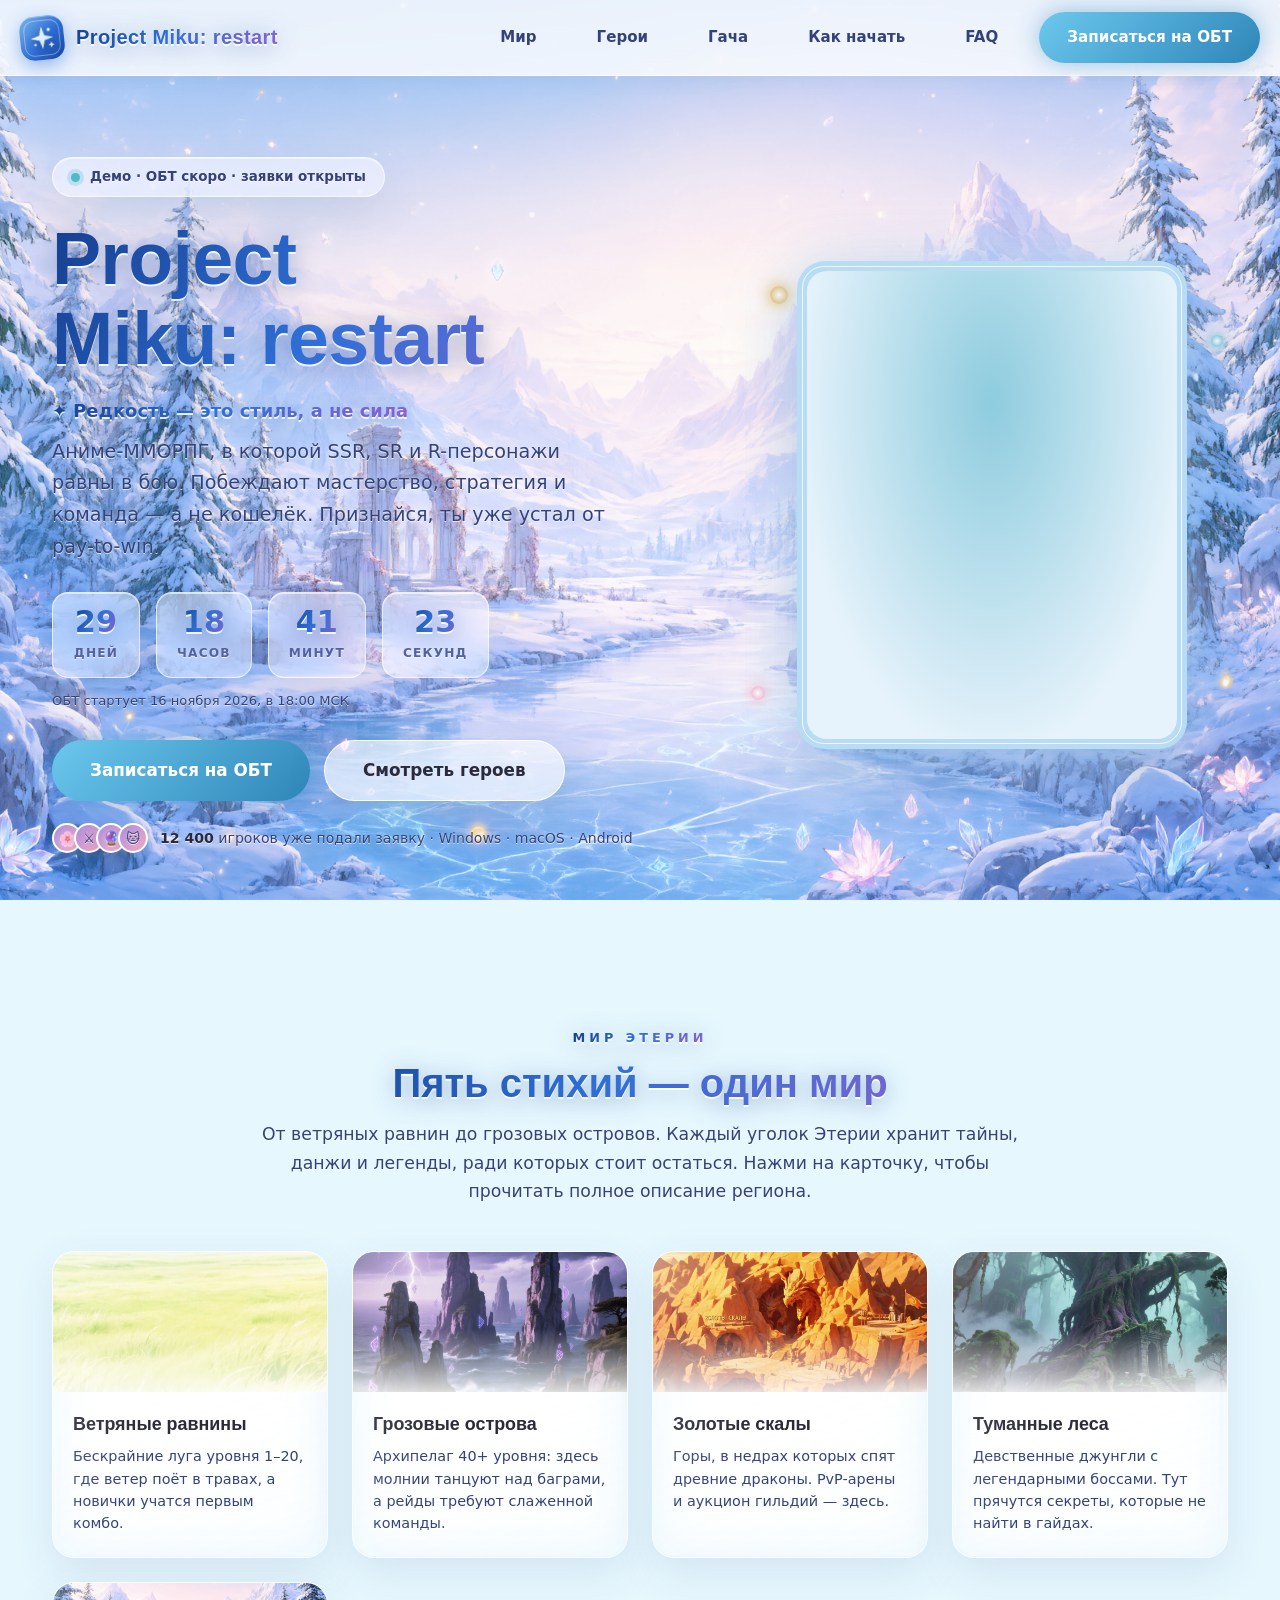
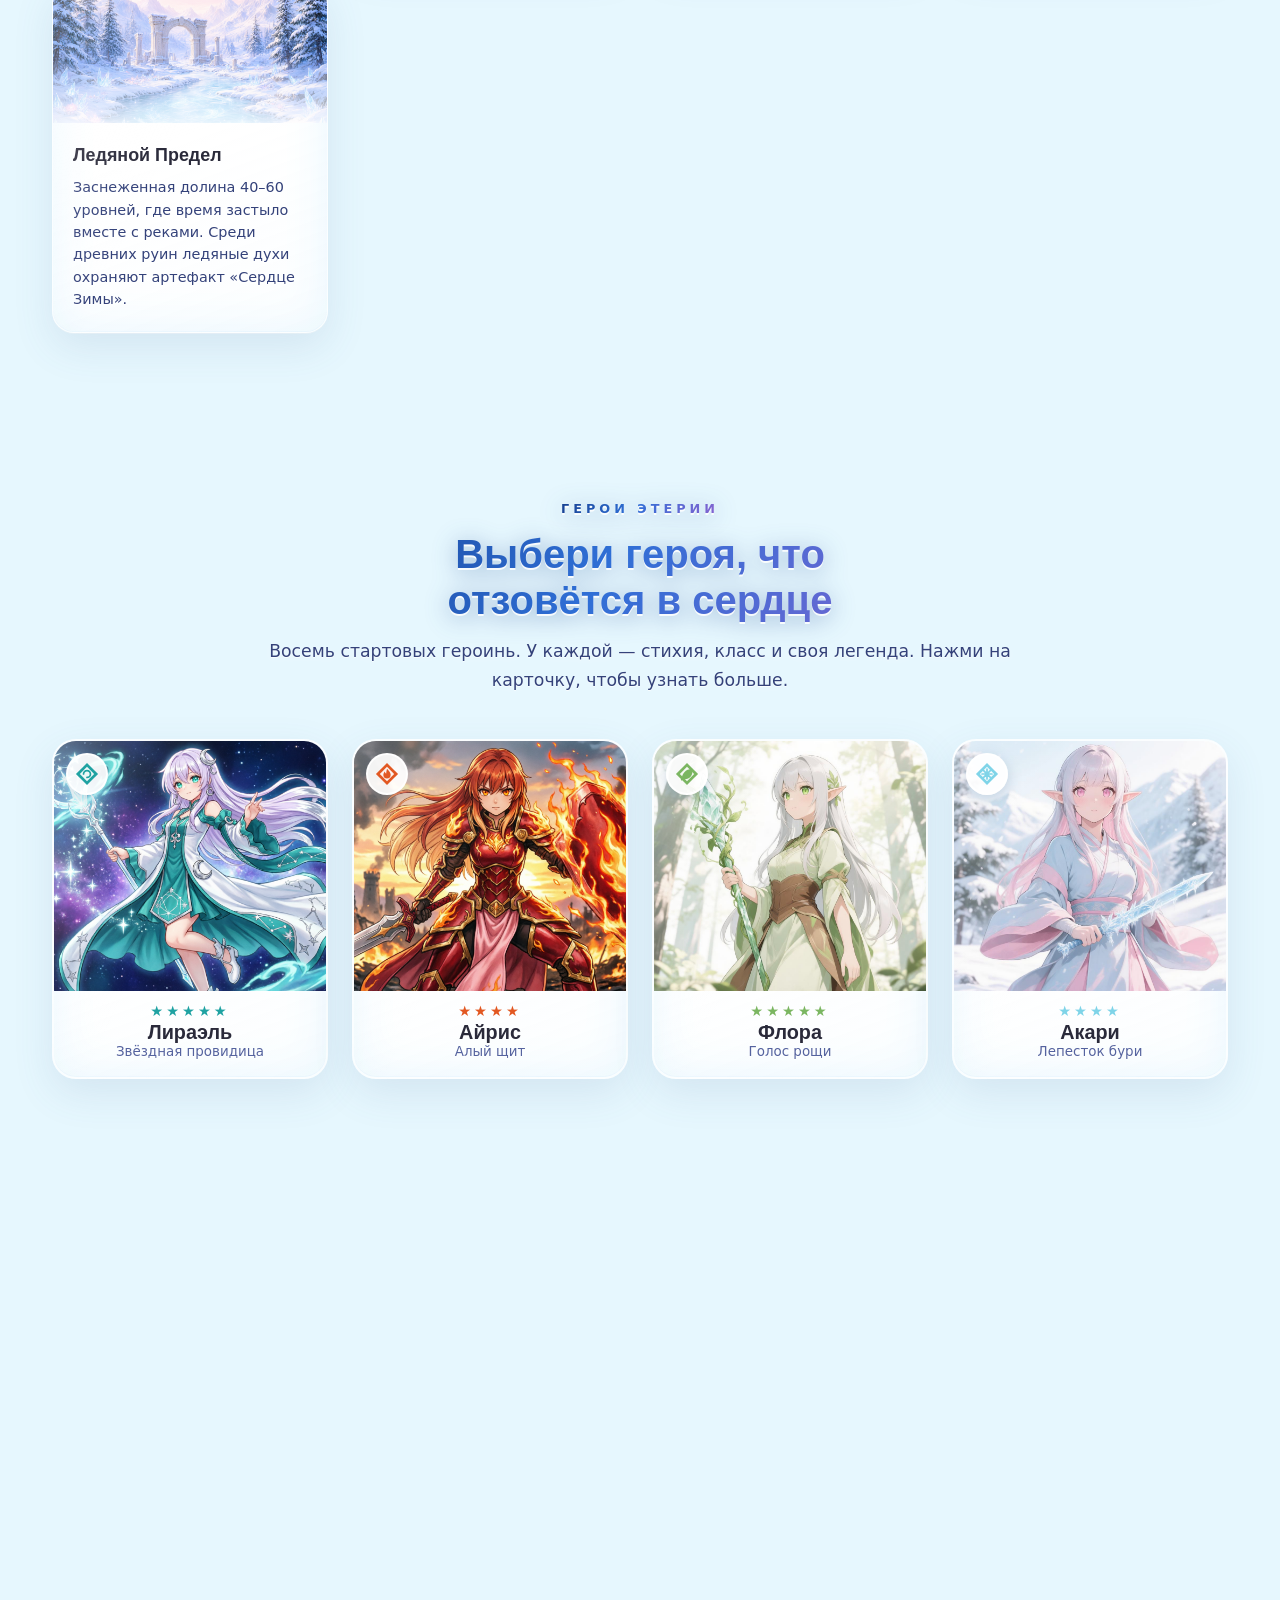
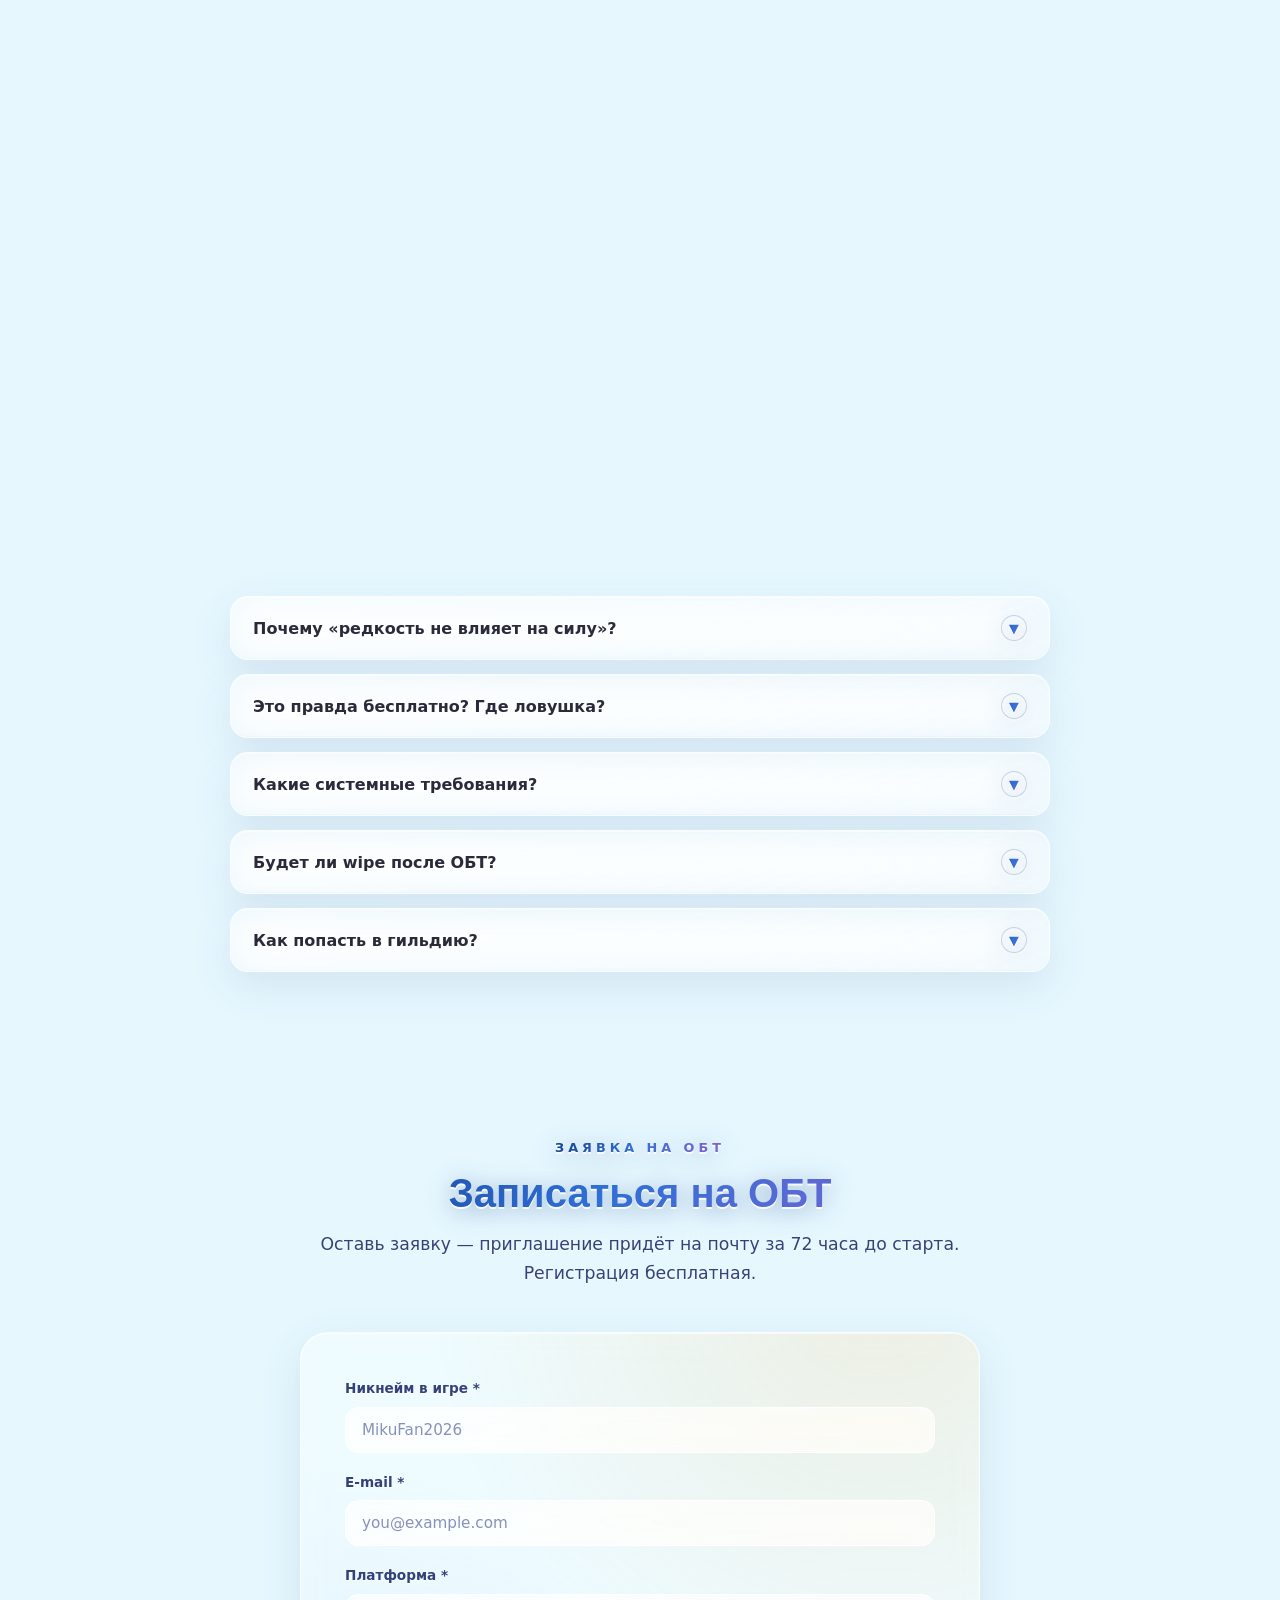
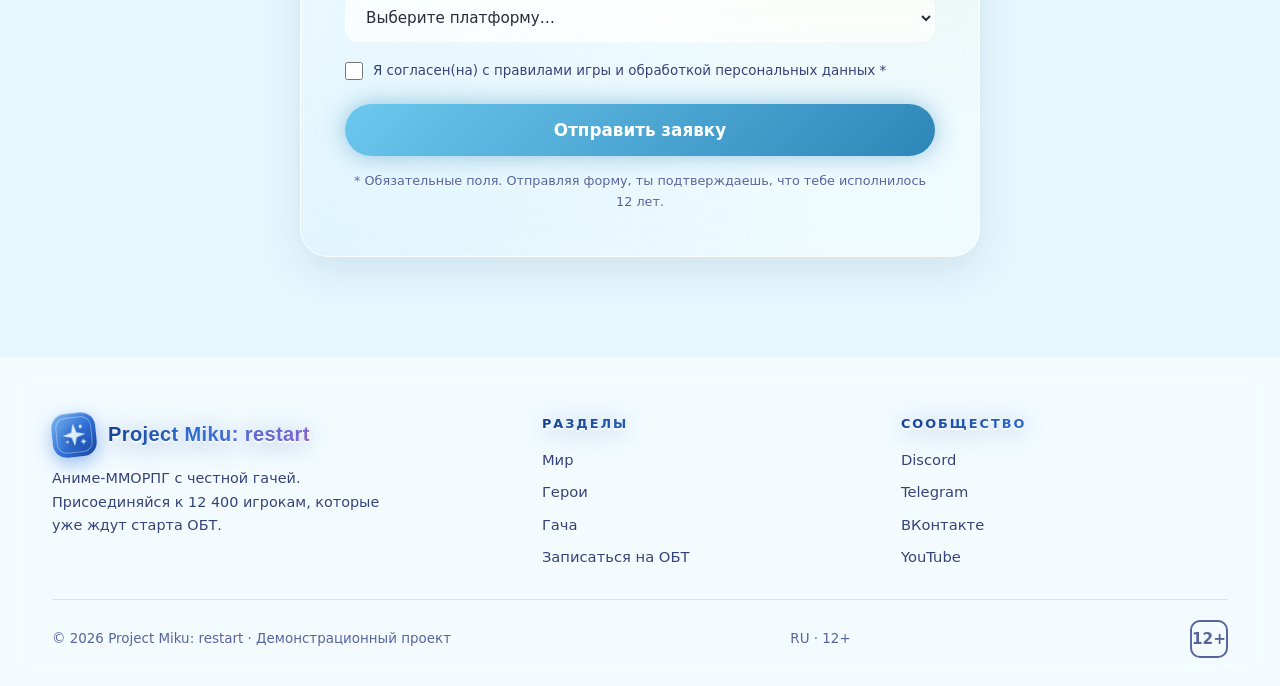
==== index.html @ e6faf579 "Rename Index.html to index.html" ====
<!DOCTYPE html>
<html lang="ru">
<head>
<meta charset="UTF-8">
<meta name="viewport" content="width=device-width, initial-scale=1.0">
<meta name="description" content="Project Miku: restart — аниме-ММОРПГ с честной гачей. Редкость не влияет на силу: SSR, SR и R равны в бою. ОБТ уже скоро, отправляй заявку.">
<meta name="theme-color" content="#8fd0f0">
<meta property="og:type" content="website">
<meta property="og:site_name" content="Project Miku: restart">
<meta property="og:title" content="Project Miku: restart — аниме-ММОРПГ с честной гачей">
<meta property="og:description" content="Аниме-ММОРПГ, где редкость персонажа — это визуальный стиль, а не сила. 12 400 игроков уже подали заявку на ОБТ.">
<meta property="og:locale" content="ru_RU">
<meta name="twitter:card" content="summary">
<meta name="twitter:title" content="Project Miku: restart — аниме-ММОРПГ с честной гачей">
<meta name="twitter:description" content="Редкость не влияет на силу. Заявка на ОБТ открыта.">
<title>Project Miku: restart — аниме-ММОРПГ с честной гачей</title>
<script type="application/ld+json">
{"@context":"https://schema.org","@type":"VideoGame","name":"Project Miku: restart","applicationCategory":"Game","operatingSystem":"Windows, macOS, Android","gamePlatform":"PC, Mobile","genre":"MMORPG","inLanguage":"ru","offers":{"@type":"Offer","price":"0","priceCurrency":"RUB","availability":"https://schema.org/PreOrder"}}
</script>
<style>
  :root {
    --sky-1: #7cc6ea;
    --sky-2: #b8e2f7;
    --sky-3: #e6f7fe;
    --ink: #2a2a3a;
    --ink-muted: #34427a;
    --ink-soft: #55639f;
    --text-soft-glow: drop-shadow(0 1px 0 rgba(255, 255, 255, 0.65)) drop-shadow(0 2px 8px rgba(255, 255, 255, 0.45));
    --glass: rgba(255, 255, 255, 0.62);
    --glass-strong: rgba(255, 255, 255, 0.86);
    --glass-hover: rgba(255, 255, 255, 0.96);
    --line: rgba(255, 255, 255, 0.92);
    --gold: #e0a838;
    --gold-soft: #f4c97a;
    --teal: #4fb8c9;
    --teal-deep: #2e8fa0;
    --pink: #f4a6c0;
    --pink-bold: #e07a9e;
    --purple: #a98ee0;
    --blue: #2f6fd6;
    --blue-soft: #77b0ec;
    --grad-blue: linear-gradient(120deg, #163f8f 0%, #2f6fd6 45%, #8a63d0 100%);
    --text-fx: drop-shadow(0 2px 0 rgba(255, 255, 255, 0.85)) drop-shadow(0 3px 12px rgba(23, 72, 143, 0.38));
    --green: #2e86b8;
    --green-soft: #6cc8ee;
    --radius: 22px;
    --font-display: 'Segoe UI', 'Arial Rounded MT Bold', 'Trebuchet MS', sans-serif;
    --font-body: 'Segoe UI', system-ui, -apple-system, 'Helvetica Neue', Arial, sans-serif;
    --shadow: 0 14px 40px rgba(70, 110, 140, 0.18);
    --glow-gold: 0 0 26px rgba(224, 168, 56, 0.35);
  }

  * { box-sizing: border-box; margin: 0; padding: 0; }

  html { scroll-behavior: smooth; scroll-padding-top: 76px; }

  body {
    font-family: var(--font-body);
    background: var(--sky-3);
    color: var(--ink);
    line-height: 1.65;
    min-height: 100vh;
    overflow-x: hidden;
    -webkit-font-smoothing: antialiased;
  }

  a { color: inherit; text-decoration: none; }
  button { font-family: inherit; cursor: pointer; border: none; background: none; color: inherit; }
  img, svg { max-width: 100%; display: block; }
  input, select { font-family: inherit; }

  :focus-visible {
    outline: 3px solid var(--gold);
    outline-offset: 3px;
    border-radius: 10px;
    box-shadow: 0 0 0 4px rgba(224, 168, 56, 0.25);
  }

  .sr-only {
    position: absolute;
    width: 1px; height: 1px;
    padding: 0; margin: -1px;
    overflow: hidden;
    clip: rect(0 0 0 0);
    white-space: nowrap;
    border: 0;
  }

  .container { width: 100%; max-width: 1240px; margin: 0 auto; padding: 0 clamp(16px, 4vw, 32px); }

  /* ============================================================
     ЛЕТНИЙ ПЕЙЗАЖ: ОТРИСОВАННОЕ PNG-ИЗОБРАЖЕНИЕ
     ============================================================ */
  .bgimg {
    position: fixed;
    inset: 0;
    width: 100%;
    height: 100%;
    object-fit: cover;
    object-position: center top;
    z-index: -1;
    pointer-events: none;
  }

  .flake {
    position: absolute;
    top: -30px;
    width: 9px;
    height: 9px;
    border-radius: 50%;
    background: radial-gradient(circle at 35% 35%, #ffffff 0%, #eaf6ff 60%, #cfe8ff 100%);
    box-shadow: 0 0 6px rgba(255, 255, 255, 0.95), 0 0 12px rgba(190, 225, 255, 0.6);
    filter: blur(0.4px);
    opacity: 0;
    animation: flakeFall linear infinite;
    z-index: 3;
    will-change: transform, opacity;
  }

  @keyframes flakeFall {
    0% { transform: translateY(-6vh) translateX(0) rotate(0deg); opacity: 0; }
    8% { opacity: 0.9; }
    45% { transform: translateY(46vh) translateX(calc(var(--drift, 30px) / 2)) rotate(180deg); }
    88% { opacity: 0.9; }
    100% { transform: translateY(108vh) translateX(var(--drift, 30px)) rotate(360deg); opacity: 0; }
  }

  /* ============================================================
     ШАПКА
     ============================================================ */
  .site-header {
    position: sticky;
    top: 0;
    z-index: 100;
    background: rgba(255, 255, 255, 0.8);
    backdrop-filter: blur(18px);
    -webkit-backdrop-filter: blur(18px);
    border-bottom: 1px solid rgba(255, 255, 255, 0.9);
    box-shadow: 0 2px 18px rgba(90, 140, 175, 0.1);
  }

  .header-inner {
    display: flex;
    align-items: center;
    justify-content: space-between;
    gap: 14px;
    padding: 12px 0;
  }

  .logo {
    display: flex;
    align-items: center;
    gap: 12px;
    font-family: var(--font-display);
    font-weight: 800;
    font-size: clamp(1rem, 2.2vw, 1.25rem);
    letter-spacing: 0.4px;
  }

  .logo-mark {
    width: 44px;
    height: 44px;
    border-radius: 14px;
    background: linear-gradient(135deg, #7ab6ee 0%, #2f6fd6 55%, #1845a0 100%);
    display: grid;
    place-items: center;
    box-shadow: 0 6px 18px rgba(47, 111, 214, 0.45), inset 0 1px 0 rgba(255, 255, 255, 0.35);
    transform: rotate(-6deg);
    animation: logoPulse 3.5s ease-in-out infinite;
    position: relative;
  }

  .logo-mark::after {
    content: "";
    position: absolute;
    inset: 4px;
    border-radius: 10px;
    border: 1px solid rgba(255, 255, 255, 0.35);
    pointer-events: none;
  }

  .logo-svg {
    width: 68%;
    height: 68%;
    filter: drop-shadow(0 3px 6px rgba(10, 30, 90, 0.5));
  }

  @keyframes logoPulse {
    0%, 100% { transform: rotate(-6deg) scale(1); }
    50% { transform: rotate(-6deg) scale(1.06); }
  }

  .logo-text {
    background: var(--grad-blue);
    -webkit-background-clip: text;
    background-clip: text;
    color: transparent;
    filter: var(--text-fx);
  }

  .main-nav { display: flex; gap: clamp(8px, 2vw, 22px); align-items: center; }

  .nav-link {
    font-size: clamp(0.84rem, 1.3vw, 0.94rem);
    font-weight: 700;
    color: var(--ink-muted);
    padding: 9px 18px;
    border-radius: 999px;
    position: relative;
    white-space: nowrap;
    border: 1px solid transparent;
    overflow: hidden;
    transition: color 0.3s, background 0.3s, border-color 0.3s, box-shadow 0.35s, transform 0.25s cubic-bezier(0.4, 0, 0.2, 1);
  }

  .nav-link::before {
    content: "";
    position: absolute;
    inset: 0;
    border-radius: inherit;
    background: linear-gradient(120deg, transparent 30%, rgba(255, 255, 255, 0.45) 50%, transparent 70%);
    background-size: 220% 100%;
    background-position: 130% 0;
    opacity: 0;
    transition: opacity 0.25s;
    pointer-events: none;
  }

  .nav-link:hover, .nav-link:focus-visible {
    color: #ffffff;
    background: linear-gradient(135deg, #2f6fd6 0%, #8a63d0 100%);
    border-color: rgba(255, 255, 255, 0.35);
    box-shadow: 0 8px 22px rgba(47, 111, 214, 0.45), inset 0 1px 0 rgba(255, 255, 255, 0.35);
    transform: translateY(-2px);
  }

  .nav-link:hover::before, .nav-link:focus-visible::before {
    opacity: 1;
    animation: navShine 0.9s ease forwards;
  }

  @keyframes navShine {
    from { background-position: 130% 0; }
    to { background-position: -60% 0; }
  }

  .burger {
    display: none;
    width: 44px;
    height: 44px;
    border-radius: 12px;
    border: 1px solid rgba(120, 160, 190, 0.35);
    background: rgba(255, 255, 255, 0.7);
    place-items: center;
    transition: background 0.3s;
  }

  .burger:hover { background: #fff; }

  .burger span {
    display: block;
    width: 20px;
    height: 2px;
    border-radius: 2px;
    background: var(--ink);
    position: relative;
    transition: background 0.2s;
  }

  .burger span::before, .burger span::after {
    content: "";
    position: absolute;
    left: 0;
    width: 20px;
    height: 2px;
    border-radius: 2px;
    background: var(--ink);
    transition: transform 0.3s;
  }

  .burger span::before { top: -6px; }
  .burger span::after { top: 6px; }

  .burger.is-open span { background: transparent; }
  .burger.is-open span::before { transform: rotate(45deg) translate(4px, 4px); }
  .burger.is-open span::after { transform: rotate(-45deg) translate(4px, -4px); }

  .mobile-menu {
    position: fixed;
    inset: 0;
    z-index: 90;
    background: rgba(232, 245, 253, 0.97);
    backdrop-filter: blur(10px);
    -webkit-backdrop-filter: blur(10px);
    display: grid;
    place-items: center;
    opacity: 0;
    pointer-events: none;
    transition: opacity 0.3s;
  }

  .mobile-menu.is-open { opacity: 1; pointer-events: auto; }

  .mobile-menu nav { display: flex; flex-direction: column; gap: 8px; text-align: center; }

  .mobile-menu .nav-link {
    font-family: var(--font-display);
    font-size: 1.5rem;
    padding: 12px 24px;
    color: var(--ink);
  }

  .mobile-menu .btn { margin: 16px auto 0; }

  /* ============================================================
     КНОПКИ
     ============================================================ */
  .btn {
    display: inline-flex;
    align-items: center;
    justify-content: center;
    gap: 8px;
    padding: 13px 28px;
    border-radius: 999px;
    font-weight: 700;
    font-size: 0.95rem;
    transition: transform 0.25s cubic-bezier(0.4, 0, 0.2, 1), box-shadow 0.25s, background 0.25s, filter 0.25s;
    white-space: nowrap;
  }

  .btn:active { transform: scale(0.98); }

  .btn-gold {
    background: linear-gradient(135deg, var(--green-soft), var(--green));
    color: #ffffff;
    box-shadow: 0 0 24px rgba(46, 134, 184, 0.45);
  }

  .btn-gold:hover, .btn-gold:focus-visible {
    transform: translateY(-2px);
    box-shadow: 0 0 40px rgba(46, 134, 184, 0.6);
  }

  .btn-teal {
    background: linear-gradient(135deg, var(--green-soft), var(--green));
    color: #ffffff;
    box-shadow: 0 0 22px rgba(46, 134, 184, 0.4);
  }

  .btn-teal:hover, .btn-teal:focus-visible { transform: translateY(-2px); }

  .btn-ghost {
    background: var(--glass);
    color: var(--ink);
    border: 1px solid var(--line);
    box-shadow: var(--shadow);
  }

  .btn-ghost:hover, .btn-ghost:focus-visible {
    background: var(--glass-strong);
    transform: translateY(-2px);
  }

  .btn-lg { padding: 16px 38px; font-size: 1.05rem; }

  /* ============================================================
     HERO
     ============================================================ */
  .hero {
    position: relative;
    padding: clamp(50px, 9vh, 110px) 0 clamp(60px, 10vh, 120px);
  }

  .hero-grid {
    position: relative;
    z-index: 2;
    display: grid;
    grid-template-columns: 1.15fr 0.85fr;
    gap: clamp(28px, 5vw, 64px);
    align-items: center;
  }

  .hero-badge {
    display: inline-flex;
    align-items: center;
    gap: 10px;
    padding: 8px 18px;
    background: var(--glass-strong);
    border: 1px solid var(--line);
    border-radius: 999px;
    font-size: 0.84rem;
    font-weight: 600;
    color: var(--ink-muted);
    box-shadow: var(--shadow);
    margin-bottom: 22px;
  }

  .hero-badge .dot {
    width: 9px;
    height: 9px;
    border-radius: 50%;
    background: var(--teal);
    box-shadow: 0 0 0 4px rgba(79, 184, 201, 0.25);
    animation: dotPulse 2s ease-in-out infinite;
  }

  @keyframes dotPulse {
    0%, 100% { box-shadow: 0 0 0 4px rgba(79, 184, 201, 0.25); }
    50% { box-shadow: 0 0 0 9px rgba(79, 184, 201, 0.08); }
  }

  .hero-title {
    font-family: var(--font-display);
    font-weight: 900;
    font-size: clamp(2.4rem, 6.4vw, 4.6rem);
    line-height: 1.08;
    letter-spacing: -0.01em;
    margin-bottom: 18px;
    text-wrap: balance;
    background: var(--grad-blue);
    -webkit-background-clip: text;
    background-clip: text;
    color: transparent;
    filter: var(--text-fx);
  }

  .hero-usp {
    display: inline-flex;
    align-items: center;
    gap: 10px;
    font-size: 1.12rem;
    font-weight: 800;
    background: var(--grad-blue);
    -webkit-background-clip: text;
    background-clip: text;
    color: transparent;
    filter: var(--text-fx);
    margin-bottom: 10px;
  }

  .hero-subtitle {
    font-size: clamp(1rem, 1.9vw, 1.2rem);
    color: var(--ink-muted);
    max-width: 560px;
    margin-bottom: 30px;
  }

  .countdown {
    display: flex;
    gap: clamp(8px, 1.6vw, 16px);
    margin-bottom: 12px;
    flex-wrap: wrap;
  }

  .countdown-item {
    background: var(--glass-strong);
    border: 1px solid var(--line);
    border-radius: 16px;
    padding: clamp(8px, 1.6vw, 14px) clamp(12px, 2.4vw, 20px);
    min-width: clamp(62px, 12vw, 88px);
    text-align: center;
    box-shadow: var(--shadow);
  }

  .countdown-value {
    font-size: clamp(1.3rem, 3vw, 1.9rem);
    font-weight: 800;
    line-height: 1;
    font-variant-numeric: tabular-nums;
    font-feature-settings: "tnum";
    background: var(--grad-blue);
    -webkit-background-clip: text;
    background-clip: text;
    color: transparent;
    filter: var(--text-fx);
  }

  .countdown-label {
    font-size: clamp(0.62rem, 1vw, 0.76rem);
    color: var(--ink-soft);
    margin-top: 5px;
    text-transform: uppercase;
    letter-spacing: 1.2px;
    font-weight: 700;
  }

  .countdown-note { font-size: 0.82rem; color: var(--ink-soft); margin: 8px 0 28px; }

  .hero-cta { display: flex; gap: 14px; flex-wrap: wrap; margin-bottom: 22px; }

  .social-proof {
    display: flex;
    align-items: center;
    gap: 12px;
    font-size: 0.88rem;
    color: var(--ink-soft);
  }

  .social-proof .avatars { display: flex; }

  .social-proof .avatars span {
    width: 30px;
    height: 30px;
    border-radius: 50%;
    border: 2px solid #fff;
    display: grid;
    place-items: center;
    font-size: 0.85rem;
    margin-left: -8px;
    background: linear-gradient(135deg, var(--purple), var(--pink));
    box-shadow: 0 4px 10px rgba(90, 130, 165, 0.25);
  }

  .social-proof .avatars span:first-child { margin-left: 0; }
  .social-proof strong { color: var(--ink); }

  /* Арт в hero */
  .hero-art { position: relative; display: flex; justify-content: center; align-items: center; }

  .art-frame {
    position: relative;
    width: min(390px, 86vw);
    aspect-ratio: 4 / 5;
    border-radius: 28px;
    padding: 10px;
    background: #b9dcf5;
    box-shadow: 0 28px 70px rgba(120, 165, 205, 0.4), 0 0 50px rgba(185, 220, 245, 0.55);
    animation: floaty 6s ease-in-out infinite;
  }

  .art-frame::after {
    content: "";
    position: absolute;
    inset: 5px;
    border: 1px solid rgba(255, 255, 255, 0.8);
    border-radius: 22px;
    pointer-events: none;
  }

  .art-inner {
    width: 100%;
    height: 100%;
    border-radius: 20px;
    overflow: hidden;
    background: radial-gradient(ellipse at 50% 28%, rgba(31, 162, 162, 0.28), rgba(255, 255, 255, 0.65) 75%);
    position: relative;
  }

  .art-inner svg, .art-inner img, .art-inner video { width: 100%; height: 100%; object-fit: cover; display: block; }

  @keyframes floaty {
    0%, 100% { transform: translateY(0) rotate(-1deg); }
    50% { transform: translateY(-14px) rotate(1deg); }
  }

  .orb {
    position: absolute;
    border-radius: 50%;
    filter: blur(0.5px);
    animation: orbFloat 5s ease-in-out infinite;
  }

  .orb.o1 { width: 18px; height: 18px; top: 5%; left: 3%; background: radial-gradient(circle, #fff, var(--gold)); box-shadow: 0 0 16px var(--gold); }
  .orb.o2 { width: 12px; height: 12px; top: 15%; right: 1%; background: radial-gradient(circle, #fff, var(--teal)); box-shadow: 0 0 12px var(--teal); animation-delay: 1.2s; }
  .orb.o3 { width: 14px; height: 14px; bottom: 10%; left: -1%; background: radial-gradient(circle, #fff, var(--pink)); box-shadow: 0 0 14px var(--pink); animation-delay: 2.4s; }

  @keyframes orbFloat {
    0%, 100% { transform: translateY(0); }
    50% { transform: translateY(-10px); }
  }

  /* ============================================================
     СЕКЦИИ
     ============================================================ */
  section { padding: clamp(56px, 9vh, 96px) 0; position: relative; }

  .section-head { text-align: center; max-width: 760px; margin: 0 auto clamp(30px, 5vh, 48px); }

  .kicker {
    display: inline-block;
    font-size: 0.8rem;
    font-weight: 800;
    background: var(--grad-blue);
    -webkit-background-clip: text;
    background-clip: text;
    color: transparent;
    filter: var(--text-fx);
    letter-spacing: 4px;
    text-transform: uppercase;
    margin-bottom: 12px;
  }

  .section-title {
    font-family: var(--font-display);
    font-size: clamp(1.7rem, 4vw, 2.5rem);
    font-weight: 900;
    line-height: 1.15;
    margin-bottom: 14px;
    background: var(--grad-blue);
    -webkit-background-clip: text;
    background-clip: text;
    color: transparent;
    filter: var(--text-fx);
    text-wrap: balance;
  }

  .section-lead { font-size: clamp(0.95rem, 1.6vw, 1.08rem); color: var(--ink-muted); }

  /* Мелкий текст «повеселее»: холодный сине-фиолетовый + белое свечение на зимнем фоне */
  .hero-subtitle, .hero-badge, .hero-usp-note, .countdown-note, .countdown-label,
  .social-proof, .section-lead, .region-desc, .char-title, .step-text,
  .comm-label, .pity-chip, .usp-highlight p, .faq-a, .check, .form-note,
  .modal-lore, .footer-brand p, .footer-link, .footer-bottom, .rate-head,
  .field label, .mobile-menu .nav-link {
    color: var(--ink-muted);
    text-shadow: 0 1px 0 rgba(255, 255, 255, 0.7), 0 2px 10px rgba(255, 255, 255, 0.4);
  }

  .countdown-label, .char-title, .form-note, .footer-bottom, .pity-chip {
    color: var(--ink-soft);
  }

  .pity-chip b, .check input, .field input, .field select {
    text-shadow: none;
  }

  /* Морозное стекло: общий стиль полупрозрачных панелей */
  .hero-badge, .countdown-item, .social-btn, .pity-chip {
    background: rgba(255, 255, 255, 0.45);
    backdrop-filter: blur(16px) saturate(1.35);
    -webkit-backdrop-filter: blur(16px) saturate(1.35);
    border-color: rgba(255, 255, 255, 0.65);
    box-shadow: 0 14px 40px rgba(70, 110, 150, 0.14), inset 0 1px 0 rgba(255, 255, 255, 0.6);
  }

  .glass-panel {
    background: var(--glass-strong);
    border: 1px solid var(--line);
    border-radius: var(--radius);
    box-shadow: var(--shadow);
  }

  .reveal { opacity: 0; transform: translateY(26px); transition: opacity 0.7s ease, transform 0.7s ease; }
  .reveal.in { opacity: 1; transform: translateY(0); }

  /* ============================================================
     МИР / РЕГИОНЫ
     ============================================================ */
  .regions-grid {
    display: grid;
    grid-template-columns: repeat(auto-fit, minmax(240px, 1fr));
    gap: clamp(16px, 2vw, 24px);
  }

  .region-card {
    border-radius: var(--radius);
    overflow: hidden;
    background: var(--glass-strong);
    border: 1px solid var(--line);
    box-shadow: var(--shadow);
    cursor: pointer;
    transition: transform 0.35s, border-color 0.35s, box-shadow 0.35s;
  }

  .region-card:hover, .region-card:focus-visible {
    transform: translateY(-6px);
    border-color: rgba(224, 168, 56, 0.6);
    box-shadow: 0 20px 48px rgba(70, 110, 150, 0.25);
  }

  .region-art {
    height: 140px;
    position: relative;
    overflow: hidden;
  }

  .region-art svg.land, .region-art img { position: absolute; inset: 0; width: 100%; height: 100%; object-fit: cover; display: block; }

  .region-art::after {
    content: "";
    position: absolute;
    inset: 0;
    background: linear-gradient(180deg, transparent 55%, rgba(255, 255, 255, 0.85) 100%);
  }

  .region-info { padding: 18px 20px 22px; position: relative; }

  .region-name {
    font-family: var(--font-display);
    font-size: 1.12rem;
    font-weight: 800;
    color: var(--ink);
    margin-bottom: 6px;
  }

  .region-desc { font-size: 0.9rem; color: var(--ink-muted); line-height: 1.55; }

  /* ============================================================
     ПЕРСОНАЖИ
     ============================================================ */
  .characters-grid {
    display: grid;
    grid-template-columns: repeat(auto-fill, minmax(232px, 1fr));
    gap: clamp(16px, 2vw, 24px);
  }

  .char-card {
    position: relative;
    background: var(--glass-strong);
    border: 2px solid var(--line);
    border-radius: 24px;
    overflow: hidden;
    text-align: center;
    cursor: pointer;
    box-shadow: var(--shadow);
    transition: transform 0.35s cubic-bezier(0.4, 0, 0.2, 1), box-shadow 0.35s, border-color 0.35s;
  }

  .char-card { border-color: var(--accent, rgba(224, 168, 56, 0.8)); }

  .char-card:hover, .char-card:focus-visible {
    transform: perspective(800px) rotateX(2deg) translateY(-6px);
  }

  .char-card:hover, .char-card:focus-visible { box-shadow: 0 22px 50px rgba(70, 110, 150, 0.25), 0 0 38px color-mix(in srgb, var(--accent, #e0a838) 35%, transparent); }

  .el-badge {
    position: absolute;
    top: 12px;
    left: 12px;
    z-index: 3;
    width: 42px;
    height: 42px;
    border-radius: 50%;
    background: rgba(255, 255, 255, 0.92);
    border: 2px solid var(--line);
    display: grid;
    place-items: center;
    box-shadow: 0 4px 14px rgba(90, 130, 165, 0.3);
  }

  .el-icon { width: 26px; height: 26px; }

  .char-art-wrap {
    position: relative;
    height: 250px;
    overflow: hidden;
    background:
      radial-gradient(ellipse at 50% 32%, rgba(255, 255, 255, 0.65) 0%, rgba(255, 255, 255, 0) 62%),
      linear-gradient(180deg, rgba(255, 255, 255, 0.3) 0%, rgba(255, 255, 255, 0) 55%, rgba(255, 255, 255, 0.75) 100%);
  }

  .char-art, .char-img { width: 100%; height: 100%; object-fit: cover; display: block; }

  .char-stars {
    color: var(--accent, var(--gold));
    letter-spacing: 3px;
    font-size: 0.9rem;
    margin-top: 12px;
  }

  .rarity-4 .char-stars { color: var(--accent, var(--purple)); }

  .char-name {
    font-family: var(--font-display);
    font-size: 1.24rem;
    font-weight: 800;
    color: var(--ink);
    margin-top: 2px;
  }

  .char-title {
    font-size: 0.84rem;
    color: var(--ink-soft);
    margin: 0 0 18px;
    padding: 0 14px;
  }

  /* ============================================================
     ГАЧА / ШАНСЫ
     ============================================================ */
  .gacha-grid {
    display: grid;
    grid-template-columns: 1fr 1fr;
    gap: clamp(24px, 4vw, 48px);
    align-items: center;
  }

  .wish-visual { position: relative; display: grid; place-items: center; min-height: 340px; }

  .wish-cloud {
    position: relative;
    width: 300px;
    filter: drop-shadow(0 16px 28px rgba(70, 120, 165, 0.35)) drop-shadow(0 0 26px rgba(120, 200, 240, 0.55));
    animation: cloudFloat 6s ease-in-out infinite;
  }

  @keyframes cloudFloat {
    0%, 100% { transform: translateY(0) translateX(0) rotate(-1.5deg); }
    50% { transform: translateY(-16px) translateX(8px) rotate(1.5deg); }
  }

  .wish-glow {
    position: absolute;
    width: 290px;
    height: 290px;
    border-radius: 50%;
    background: radial-gradient(circle, rgba(119, 176, 236, 0.35) 0%, rgba(47, 111, 214, 0.12) 50%, transparent 72%);
    animation: pulseGlow 3.5s ease-in-out infinite;
  }

  @keyframes pulseGlow {
    0%, 100% { transform: scale(0.95); opacity: 0.8; }
    50% { transform: scale(1.1); opacity: 1; }
  }

  .rate-block { margin-bottom: 22px; }

  .rate-row { margin-bottom: 16px; }

  .rate-head {
    display: flex;
    justify-content: space-between;
    align-items: center;
    font-size: 0.92rem;
    font-weight: 700;
    margin-bottom: 7px;
    color: var(--ink);
  }

  .rate-head .val { color: var(--ink); }

  .rate-bar {
    height: 14px;
    border-radius: 999px;
    background: rgba(120, 160, 190, 0.15);
    border: 1px solid rgba(120, 160, 190, 0.3);
    overflow: hidden;
  }

  .rate-bar i {
    display: block;
    height: 100%;
    border-radius: 999px;
    transform-origin: left;
    animation: fillBar 1.4s cubic-bezier(0.3, 0.7, 0.3, 1) both;
  }

  .rate-ssr i { background: linear-gradient(90deg, var(--gold-soft), var(--gold)); }
  .rate-sr i { background: linear-gradient(90deg, #c9b4f0, var(--purple)); }
  .rate-r i { background: linear-gradient(90deg, #9ac4d8, #5f8499); }

  @keyframes fillBar { from { transform: scaleX(0); } to { transform: scaleX(1); } }

  .pity-chips { display: flex; flex-wrap: wrap; gap: 10px; margin-top: 8px; }

  .pity-chip {
    padding: 7px 14px;
    border-radius: 999px;
    font-size: 0.82rem;
    font-weight: 700;
    border: 1px solid rgba(120, 160, 190, 0.35);
    background: var(--glass);
    color: var(--ink-muted);
  }

  .pity-chip b { background: var(--grad-blue); -webkit-background-clip: text; background-clip: text; color: transparent; filter: var(--text-fx); }

  .usp-highlight {
    margin-top: 24px;
    padding: 18px 22px;
    border-radius: 18px;
    border: 1px solid rgba(224, 168, 56, 0.4);
    background: linear-gradient(135deg, rgba(224, 168, 56, 0.12), rgba(79, 184, 201, 0.1));
  }

  .usp-highlight strong { background: var(--grad-blue); -webkit-background-clip: text; background-clip: text; color: transparent; filter: var(--text-fx); display: block; margin-bottom: 4px; }
  .usp-highlight p { color: var(--ink-muted); font-size: 0.92rem; }

  /* ============================================================
     КАК ИГРАТЬ
     ============================================================ */
  .steps-grid {
    display: grid;
    grid-template-columns: repeat(auto-fit, minmax(240px, 1fr));
    gap: clamp(16px, 2vw, 24px);
    counter-reset: step;
  }

  .step-card {
    position: relative;
    padding: 36px 26px 38px;
    text-align: center;
    background:
      radial-gradient(ellipse at 50% -24%, rgba(168, 216, 245, 0.28), transparent 62%),
      radial-gradient(ellipse at 8% 108%, rgba(200, 226, 250, 0.18), transparent 52%),
      rgba(255, 255, 255, 0.45);
    backdrop-filter: blur(16px) saturate(1.35);
    -webkit-backdrop-filter: blur(16px) saturate(1.35);
    border: 1px solid rgba(255, 255, 255, 0.65);
    border-radius: var(--radius);
    box-shadow: 0 14px 40px rgba(70, 110, 150, 0.14), inset 0 1px 0 rgba(255, 255, 255, 0.6);
    transition: transform 0.35s, box-shadow 0.35s, background 0.35s;
  }

  .step-card:hover {
    transform: translateY(-6px);
    background:
      radial-gradient(ellipse at 50% -24%, rgba(168, 216, 245, 0.4), transparent 62%),
      radial-gradient(ellipse at 8% 108%, rgba(200, 226, 250, 0.24), transparent 52%),
      rgba(255, 255, 255, 0.6);
    box-shadow: 0 22px 48px rgba(70, 110, 150, 0.22), 0 0 30px rgba(160, 210, 245, 0.35);
  }

  .step-card::before {
    counter-increment: step;
    content: counter(step);
    position: absolute;
    top: -18px;
    left: 50%;
    transform: translateX(-50%);
    width: 40px;
    height: 40px;
    border-radius: 50%;
    background: linear-gradient(135deg, var(--green-soft), var(--green));
    border: 3px solid rgba(255, 255, 255, 0.95);
    color: #fff;
    font-weight: 800;
    font-size: 1.05rem;
    display: grid;
    place-items: center;
    box-shadow: 0 0 20px rgba(46, 134, 184, 0.45);
  }

  .step-icon {
    font-size: 2.2rem;
    width: 74px;
    height: 74px;
    margin: 0 auto 14px;
    display: grid;
    place-items: center;
    border-radius: 24px;
    background: linear-gradient(135deg, rgba(108, 200, 238, 0.3), rgba(46, 134, 184, 0.16));
    border: 1px solid rgba(255, 255, 255, 0.9);
    box-shadow: inset 0 1px 0 rgba(255, 255, 255, 0.85), 0 10px 22px rgba(70, 120, 170, 0.2);
    filter: none;
  }

  .step-title { font-family: var(--font-display); font-size: 1.15rem; font-weight: 800; color: var(--ink); margin-bottom: 8px; }
  .step-text { font-size: 0.92rem; color: var(--ink-muted); }

  /* ============================================================
     КОМЬЮНИТИ
     ============================================================ */
  .community-grid {
    display: grid;
    grid-template-columns: repeat(auto-fit, minmax(280px, 1fr));
    gap: 24px;
  }

  .comm-card {
    position: relative;
    padding: 32px 30px;
    text-align: center;
    overflow: hidden;
    background:
      radial-gradient(ellipse at 88% -12%, rgba(168, 216, 245, 0.3), transparent 56%),
      rgba(255, 255, 255, 0.45);
    backdrop-filter: blur(16px) saturate(1.35);
    -webkit-backdrop-filter: blur(16px) saturate(1.35);
    border: 1px solid rgba(255, 255, 255, 0.65);
    border-radius: var(--radius);
    box-shadow: 0 14px 40px rgba(70, 110, 150, 0.14), inset 0 1px 0 rgba(255, 255, 255, 0.6);
    transition: transform 0.35s, box-shadow 0.35s, background 0.35s;
  }

  .comm-card:nth-child(3n+2) {
    background:
      radial-gradient(ellipse at 88% -12%, rgba(196, 216, 250, 0.3), transparent 56%),
      rgba(255, 255, 255, 0.45);
  }

  .comm-card:nth-child(3n+3) {
    background:
      radial-gradient(ellipse at 88% -12%, rgba(205, 232, 250, 0.32), transparent 56%),
      rgba(255, 255, 255, 0.45);
  }

  .comm-card:hover {
    transform: translateY(-6px);
    box-shadow: 0 22px 48px rgba(70, 110, 150, 0.22), 0 0 30px rgba(160, 210, 245, 0.35);
  }

  .comm-stat {
    font-family: var(--font-display);
    font-size: 2.6rem;
    font-weight: 900;
    background: var(--grad-blue);
    -webkit-background-clip: text;
    background-clip: text;
    color: transparent;
    filter: var(--text-fx);
    line-height: 1.1;
  }

  .comm-label { font-size: 0.95rem; color: var(--ink-muted); margin: 6px 0 18px; }

  .social-row { display: flex; justify-content: center; gap: 14px; flex-wrap: wrap; }

  .social-btn {
    width: 52px;
    height: 52px;
    border-radius: 16px;
    background: #fff;
    border: 1px solid rgba(120, 160, 190, 0.3);
    display: grid;
    place-items: center;
    box-shadow: var(--shadow);
    transition: transform 0.25s, box-shadow 0.25s;
  }

  .social-btn:hover, .social-btn:focus-visible {
    transform: translateY(-4px) scale(1.05);
    box-shadow: 0 14px 30px rgba(90, 140, 175, 0.3);
  }

  .social-btn svg { width: 26px; height: 26px; }

  /* ============================================================
     FAQ
     ============================================================ */
  .faq-list { max-width: 820px; margin: 0 auto; display: flex; flex-direction: column; gap: 14px; }

  .faq-item {
    background: var(--glass-strong);
    border: 1px solid var(--line);
    border-radius: 18px;
    overflow: hidden;
    box-shadow: var(--shadow);
  }

  .faq-q {
    width: 100%;
    display: flex;
    justify-content: space-between;
    align-items: center;
    gap: 16px;
    padding: 18px 22px;
    text-align: left;
    font-size: 1rem;
    font-weight: 700;
    color: var(--ink);
    transition: background 0.25s;
  }

  .faq-q:hover { background: rgba(255, 255, 255, 0.22); }

  .faq-item.is-open { border-color: rgba(168, 216, 245, 0.75); box-shadow: 0 14px 40px rgba(70, 110, 150, 0.18), 0 0 26px rgba(160, 210, 245, 0.3), inset 0 1px 0 rgba(255, 255, 255, 0.55); }

  .faq-a { background: rgba(255, 255, 255, 0.1); }

  .faq-q .chev {
    flex: none;
    width: 26px;
    height: 26px;
    border-radius: 50%;
    border: 1px solid rgba(120, 160, 190, 0.4);
    display: grid;
    place-items: center;
    font-size: 0.8rem;
    background: var(--grad-blue);
    -webkit-background-clip: text;
    background-clip: text;
    color: transparent;
    filter: var(--text-fx);
    transition: transform 0.3s;
  }

  .faq-item.is-open .chev { transform: rotate(180deg); }

  .faq-a {
    max-height: 0;
    overflow: hidden;
    transition: max-height 0.4s ease;
    color: var(--ink-muted);
    font-size: 0.94rem;
  }

  .faq-a p { padding: 0 22px 20px; }

  .faq-item.is-open .faq-a { max-height: 240px; }

  /* ============================================================
     РЕГИСТРАЦИЯ
     ============================================================ */
  .register-panel {
    max-width: 680px;
    margin: 0 auto;
    padding: clamp(26px, 4vw, 44px);
    background:
      radial-gradient(ellipse at 85% -10%, rgba(224, 168, 56, 0.14), transparent 55%),
      radial-gradient(ellipse at 0% 110%, rgba(168, 216, 245, 0.22), transparent 55%),
      rgba(255, 255, 255, 0.42);
    backdrop-filter: blur(16px) saturate(1.3);
    -webkit-backdrop-filter: blur(16px) saturate(1.3);
    border: 1px solid rgba(255, 255, 255, 0.7);
    border-radius: 28px;
    box-shadow: 0 14px 40px rgba(70, 110, 150, 0.14), inset 0 1px 0 rgba(255, 255, 255, 0.6);
  }

  .field { margin-bottom: 18px; }

  .field label { display: block; font-size: 0.85rem; font-weight: 700; color: var(--ink-muted); margin-bottom: 7px; }

  .field input, .field select {
    width: 100%;
    padding: 13px 16px;
    border-radius: 14px;
    border: 1px solid rgba(255, 255, 255, 0.85);
    background: rgba(255, 255, 255, 0.68);
    backdrop-filter: blur(8px);
    -webkit-backdrop-filter: blur(8px);
    color: var(--ink);
    font-size: 0.95rem;
    transition: border-color 0.25s, box-shadow 0.25s, background 0.25s;
  }

  .field input:hover, .field select:hover { background: rgba(255, 255, 255, 0.8); }

  .field input:focus, .field select:focus {
    outline: none;
    border-color: var(--gold);
    box-shadow: 0 0 0 3px rgba(224, 168, 56, 0.22);
  }

  .field input::placeholder { color: var(--ink-soft); opacity: 0.7; }

  .check {
    display: flex;
    align-items: flex-start;
    gap: 10px;
    font-size: 0.84rem;
    color: var(--ink-muted);
    margin-bottom: 22px;
  }

  .check input { width: 18px; height: 18px; margin-top: 2px; accent-color: var(--gold); }

  .form-note { font-size: 0.8rem; color: var(--ink-soft); text-align: center; margin-top: 14px; }

  .form-success { display: none; text-align: center; padding: 30px 0; }

  .form-success .tick {
    width: 74px;
    height: 74px;
    margin: 0 auto 16px;
    border-radius: 50%;
    background: linear-gradient(135deg, var(--teal), var(--teal-deep));
    display: grid;
    place-items: center;
    font-size: 2rem;
    color: #fff;
    box-shadow: 0 0 36px rgba(79, 184, 201, 0.5);
  }

  .form-success h3 { font-family: var(--font-display); font-size: 1.5rem; color: var(--ink); margin-bottom: 8px; }
  .form-success p { color: var(--ink-muted); }

  /* ============================================================
     ПОДВАЛ
     ============================================================ */
  .site-footer {
    padding: clamp(40px, 6vh, 60px) 0 28px;
    margin-top: 20px;
    background: rgba(255, 255, 255, 0.5);
    backdrop-filter: blur(14px);
    -webkit-backdrop-filter: blur(14px);
    border-top: 1px solid rgba(255, 255, 255, 0.9);
  }

  .footer-grid {
    display: grid;
    grid-template-columns: 1.4fr 1fr 1fr;
    gap: 32px;
    margin-bottom: 30px;
  }

  .footer-brand p { font-size: 0.9rem; color: var(--ink-muted); max-width: 340px; margin-top: 10px; }

  .footer-title { font-size: 0.8rem; font-weight: 800; letter-spacing: 2px; text-transform: uppercase; background: var(--grad-blue); -webkit-background-clip: text; background-clip: text; color: transparent; filter: var(--text-fx); margin-bottom: 14px; }

  .footer-links { display: flex; flex-direction: column; gap: 8px; }
  .footer-link { font-size: 0.92rem; color: var(--ink-muted); transition: color 0.25s; }
  .footer-link:hover, .footer-link:focus-visible { color: var(--ink); }

  .footer-bottom {
    display: flex;
    flex-wrap: wrap;
    justify-content: space-between;
    align-items: center;
    gap: 14px;
    padding-top: 20px;
    border-top: 1px solid rgba(120, 160, 190, 0.25);
    font-size: 0.84rem;
    color: var(--ink-soft);
  }

  .age-rating {
    display: inline-flex;
    align-items: center;
    justify-content: center;
    width: 38px;
    height: 38px;
    border-radius: 10px;
    border: 2px solid var(--ink-soft);
    color: var(--ink-soft);
    font-weight: 800;
    font-size: 0.95rem;
  }

  /* ============================================================
     МОДАЛКА ПЕРСОНАЖА
     ============================================================ */
  .modal-backdrop {
    position: fixed;
    inset: 0;
    background: rgba(60, 100, 135, 0.45);
    backdrop-filter: blur(8px);
    -webkit-backdrop-filter: blur(8px);
    z-index: 210;
    display: grid;
    place-items: center;
    padding: 20px;
    opacity: 0;
    pointer-events: none;
    transition: opacity 0.3s ease;
  }

  .modal-backdrop.is-open { opacity: 1; pointer-events: auto; }

  .modal {
    background:
      radial-gradient(ellipse at 88% -4%, color-mix(in srgb, var(--accent, #7fd4e8) 30%, transparent), transparent 58%),
      radial-gradient(ellipse at 0% 104%, color-mix(in srgb, var(--accent, #7fd4e8) 22%, transparent), transparent 52%),
      radial-gradient(ellipse at 50% 30%, rgba(255, 255, 255, 0.75), transparent 70%),
      rgba(255, 255, 255, 0.72);
    backdrop-filter: blur(18px) saturate(1.3);
    -webkit-backdrop-filter: blur(18px) saturate(1.3);
    border: 1px solid color-mix(in srgb, var(--accent, #e0a838) 45%, transparent);
    border-radius: 26px;
    max-width: 520px;
    width: 100%;
    max-height: 90vh;
    max-height: 90dvh;
    overflow-y: auto;
    padding: clamp(24px, 4vw, 34px);
    position: relative;
    box-shadow: 0 30px 80px rgba(60, 100, 135, 0.35);
    transform: scale(0.92) translateY(20px);
    transition: transform 0.35s cubic-bezier(0.34, 1.56, 0.64, 1);
  }

  .modal-backdrop.is-open .modal { transform: scale(1) translateY(0); }

  .modal-close {
    position: absolute;
    top: 14px;
    right: 14px;
    width: 40px;
    height: 40px;
    border-radius: 50%;
    background: rgba(255, 255, 255, 0.8);
    border: 1px solid rgba(120, 160, 190, 0.35);
    color: var(--ink-muted);
    display: grid;
    place-items: center;
    font-size: 1.15rem;
    transition: all 0.3s;
    z-index: 2;
  }

  .modal-close:hover, .modal-close:focus-visible {
    background: var(--accent, var(--gold));
    color: #fff;
    transform: rotate(90deg);
  }

  .modal-art {
    width: 210px;
    height: 250px;
    margin: 0 auto 14px;
    border-radius: 20px;
    overflow: hidden;
    box-shadow: 0 12px 32px rgba(70, 110, 150, 0.3);
    background: radial-gradient(ellipse at 50% 28%, rgba(255, 255, 255, 0.85), rgba(200, 225, 240, 0.5));
  }

  .modal-art svg, .modal-art img { width: 100%; height: 100%; object-fit: cover; display: block; }

  .modal-stars { text-align: center; letter-spacing: 4px; font-size: 1rem; }

  .modal-name {
    font-family: var(--font-display);
    font-size: clamp(1.35rem, 3vw, 1.65rem);
    font-weight: 900;
    text-align: center;
    margin: 6px 0 4px;
    color: var(--ink);
  }

  .modal-meta { display: flex; justify-content: center; gap: 10px; flex-wrap: wrap; margin-bottom: 18px; }

  .modal-tag {
    padding: 5px 14px;
    border-radius: 999px;
    font-size: 0.8rem;
    font-weight: 700;
    background: #fff;
    border: 1px solid rgba(120, 160, 190, 0.35);
    color: var(--ink-muted);
  }

  .modal-lore {
    background: rgba(255, 255, 255, 0.7);
    border: 1px solid rgba(120, 160, 190, 0.3);
    border-radius: 14px;
    padding: 18px 20px;
    color: var(--ink-muted);
    font-size: 0.95rem;
    line-height: 1.6;
    font-style: italic;
    white-space: pre-line;
  }

  /* ============================================================
     STICKY CTA (мобильный) + НАВЕРХ
     ============================================================ */
  .sticky-cta {
    position: fixed;
    left: 0; right: 0; bottom: 0;
    z-index: 80;
    padding: 10px 16px calc(10px + env(safe-area-inset-bottom));
    background: rgba(255, 255, 255, 0.92);
    backdrop-filter: blur(14px);
    -webkit-backdrop-filter: blur(14px);
    border-top: 1px solid rgba(120, 160, 190, 0.25);
    display: none;
  }

  .sticky-cta .btn { width: 100%; }

  .scroll-top {
    position: fixed;
    bottom: 22px;
    right: 22px;
    width: 50px;
    height: 50px;
    border-radius: 50%;
    background: var(--green);
    color: #fff;
    font-size: 1.3rem;
    display: grid;
    place-items: center;
    box-shadow: 0 0 26px rgba(46, 134, 184, 0.5);
    opacity: 0;
    pointer-events: none;
    transform: translateY(20px);
    transition: all 0.35s;
    z-index: 60;
  }

  .scroll-top.is-visible { opacity: 1; pointer-events: auto; transform: translateY(0); }
  .scroll-top:hover, .scroll-top:focus-visible { transform: translateY(-4px); }

  /* ============================================================
     УСИЛЕННОЕ СТЕКЛО: карточки персонажей, регионы, FAQ
     (правила идут в конце, чтобы перекрыть базовые фоны)
     ============================================================ */
  .char-card, .region-card, .faq-item {
    background:
      linear-gradient(160deg, rgba(255, 255, 255, 0.3) 0%, rgba(255, 255, 255, 0.05) 45%, rgba(226, 242, 252, 0.12) 100%),
      rgba(255, 255, 255, 0.1);
    backdrop-filter: blur(24px) saturate(1.4) brightness(1.15);
    -webkit-backdrop-filter: blur(24px) saturate(1.4) brightness(1.15);
    border-color: rgba(255, 255, 255, 0.6);
    box-shadow:
      0 14px 40px rgba(70, 110, 150, 0.12),
      inset 0 1px 0 rgba(255, 255, 255, 0.55),
      inset 0 -1px 0 rgba(200, 230, 250, 0.16);
  }

  .char-card::before, .region-card::before {
    content: "";
    position: absolute;
    inset: 0;
    background: linear-gradient(115deg, rgba(255, 255, 255, 0.32) 0%, rgba(255, 255, 255, 0.08) 26%, transparent 44%);
    pointer-events: none;
    z-index: 1;
  }

  .char-card:hover {
    box-shadow: 0 22px 50px rgba(70, 110, 150, 0.25), 0 0 38px color-mix(in srgb, var(--accent, #e0a838) 35%, transparent);
  }

  /* ============================================================
     АДАПТИВНОСТЬ
     ============================================================ */
  @media (max-width: 960px) {
    .hero-grid { grid-template-columns: 1fr; }
    .hero-art { order: -1; }
    .art-frame { width: min(340px, 78vw); }
    .gacha-grid { grid-template-columns: 1fr; }
    .wish-visual { min-height: 280px; }
    .footer-grid { grid-template-columns: 1fr 1fr; }
  }

  @media (max-width: 720px) {
    .main-nav { display: none; }
    .burger { display: grid; }
    .footer-grid { grid-template-columns: 1fr; gap: 24px; }
    .sticky-cta.is-visible { display: block; }
    .scroll-top { bottom: 88px; }
    .char-art-wrap { height: 220px; }
  }

  @media (max-width: 420px) {
    .hero-cta { flex-direction: column; align-items: stretch; }
    .hero-cta .btn { width: 100%; }
    .countdown { justify-content: center; }
    .btn-lg { padding: 14px 22px; font-size: 0.98rem; }
  }

  @media (max-height: 500px) and (orientation: landscape) {
    .hero { padding: 24px 0 40px; }
    .hero-grid { gap: 20px; }
    .art-frame { display: none; }
  }

  @media (prefers-reduced-motion: reduce) {
    *, *::before, *::after {
      animation-duration: 0.01ms !important;
      animation-iteration-count: 1 !important;
      transition-duration: 0.01ms !important;
      scroll-behavior: auto !important;
    }
    html { scroll-behavior: auto; }
    .flake { display: none; }
    .reveal { opacity: 1; transform: none; }
  }
</style>
</head>
<body>

<!-- ================= ЛЕТНИЙ ПЕЙЗАЖ (отрисованное PNG-изображение) ================= -->
<img class="bgimg" src="assets/anime-snow.png" alt="" width="1440" height="900" aria-hidden="true">

<!-- ================= SVG-СИМВОЛЫ ================= -->
<svg class="svg-defs" style="position:absolute;width:0;height:0;overflow:hidden" aria-hidden="true">
  <defs>
    <!-- Портрет аниме-девушки -->
    <symbol id="bust" viewBox="0 0 240 300">
      <defs>
        <radialGradient id="auraG" cx="50%" cy="40%" r="65%">
          <stop offset="0%" stop-color="var(--aura)" stop-opacity="0.5"/>
          <stop offset="100%" stop-color="var(--aura)" stop-opacity="0"/>
        </radialGradient>
        <linearGradient id="hairG" x1="0" y1="0" x2="0" y2="1">
          <stop offset="0%" stop-color="var(--hair-light)"/>
          <stop offset="55%" stop-color="var(--hair)"/>
          <stop offset="100%" stop-color="var(--hair-dark)"/>
        </linearGradient>
        <radialGradient id="eyeG" cx="38%" cy="34%" r="75%">
          <stop offset="0%" stop-color="var(--eye-light)"/>
          <stop offset="55%" stop-color="var(--eye)"/>
          <stop offset="100%" stop-color="var(--eye-dark)"/>
        </radialGradient>
      </defs>
      <circle cx="120" cy="152" r="120" fill="url(#auraG)"/>
      <circle cx="120" cy="152" r="99" fill="none" stroke="rgba(255,255,255,0.65)" stroke-width="1.5"/>
      <circle cx="120" cy="152" r="85" fill="none" stroke="rgba(255,255,255,0.4)" stroke-width="1" stroke-dasharray="3 7"/>
      <!-- задние волосы -->
      <path d="M120 30 C 50 30 28 112 38 200 C 46 260 78 280 120 282 C 162 280 194 260 202 200 C 212 112 190 30 120 30 Z" fill="url(#hairG)"/>
      <!-- плечи -->
      <path d="M28 300 C 34 250 78 234 120 234 C 162 234 206 250 212 300 Z" fill="var(--outfit)"/>
      <!-- воротник -->
      <path d="M90 240 L 120 274 L 150 240 C 138 228 102 228 90 240 Z" fill="var(--outfit-accent)"/>
      <path d="M90 240 L 120 274 L 150 240" stroke="var(--outfit-accent)" stroke-width="2.5" fill="none" stroke-linecap="round"/>
      <circle cx="120" cy="260" r="5.5" fill="#ffffff" opacity="0.9" stroke="var(--gold)" stroke-width="1.6"/>
      <!-- шея -->
      <path d="M108 150 L 132 150 L 130 198 C 128 206 112 206 110 198 Z" fill="var(--skin)"/>
      <path d="M120 162 L 131 198 C 129 204 120 204 120 198 Z" fill="rgba(0,0,0,0.07)"/>
      <!-- лицо -->
      <ellipse cx="120" cy="118" rx="36" ry="42" fill="var(--skin)"/>
      <ellipse cx="84" cy="126" rx="6.5" ry="10.5" fill="var(--skin)"/>
      <ellipse cx="156" cy="126" rx="6.5" ry="10.5" fill="var(--skin)"/>
      <!-- пряди по бокам -->
      <path d="M82 98 C 66 120 62 164 70 204 C 75 234 88 248 96 254 C 90 224 87 192 92 160 C 96 128 101 110 106 98 Z" fill="url(#hairG)"/>
      <path d="M158 98 C 174 120 178 164 170 204 C 165 234 152 248 144 254 C 150 224 153 192 148 160 C 144 128 139 110 134 98 Z" fill="url(#hairG)"/>
      <!-- чёлка -->
      <path d="M120 50 C 84 50 70 90 72 132 C 73 154 82 168 94 176 C 90 152 94 128 104 116 C 114 106 126 106 136 116 C 146 128 150 152 146 176 C 158 168 167 154 168 132 C 170 90 156 50 120 50 Z" fill="url(#hairG)"/>
      <!-- блик на чёлке -->
      <path d="M76 116 C 84 90 100 80 120 80 C 140 80 156 90 164 116 C 156 97 140 89 120 89 C 100 89 84 97 76 116 Z" fill="var(--hair-light)"/>
      <!-- гребень-прядь -->
      <path d="M98 62 C 106 57 114 55 120 56 C 113 66 106 80 100 94 C 94 80 92 68 98 62 Z" fill="#ffffff" opacity="0.55"/>
      <!-- глаза -->
      <ellipse cx="102" cy="128" rx="9.5" ry="12" fill="#ffffff"/>
      <ellipse cx="138" cy="128" rx="9.5" ry="12" fill="#ffffff"/>
      <ellipse cx="103" cy="129" rx="6.5" ry="9" fill="url(#eyeG)"/>
      <ellipse cx="137" cy="129" rx="6.5" ry="9" fill="url(#eyeG)"/>
      <circle cx="105.5" cy="125.2" r="2.7" fill="#ffffff"/>
      <circle cx="139.5" cy="125.2" r="2.7" fill="#ffffff"/>
      <circle cx="100.5" cy="132.4" r="1.4" fill="#ffffff" opacity="0.85"/>
      <circle cx="134.5" cy="132.4" r="1.4" fill="#ffffff" opacity="0.85"/>
      <!-- верхние ресницы -->
      <path d="M92 119 Q 102 113 112 118" stroke="var(--hair-dark)" stroke-width="2.8" fill="none" stroke-linecap="round"/>
      <path d="M128 118 Q 138 113 148 119" stroke="var(--hair-dark)" stroke-width="2.8" fill="none" stroke-linecap="round"/>
      <!-- брови -->
      <path d="M94 110 Q 103 105 112 109" stroke="var(--hair-dark)" stroke-width="2.2" fill="none" stroke-linecap="round" opacity="0.85"/>
      <path d="M128 109 Q 137 105 146 110" stroke="var(--hair-dark)" stroke-width="2.2" fill="none" stroke-linecap="round" opacity="0.85"/>
      <!-- румянец -->
      <ellipse cx="94" cy="142" rx="7" ry="4" fill="rgba(255,120,140,0.32)"/>
      <ellipse cx="146" cy="142" rx="7" ry="4" fill="rgba(255,120,140,0.32)"/>
      <!-- рот -->
      <path d="M114 150 Q 120 155.5 126 150" stroke="#d98a8a" stroke-width="2.2" fill="none" stroke-linecap="round"/>
      <!-- искры и частицы стихии -->
      <path d="M54 54 l3 8 8 3 -8 3 -3 8 -3 -8 -8 -3 8 -3 Z" fill="#ffffff" opacity="0.95"/>
      <path d="M184 76 l2.5 6.5 6.5 2.5 -6.5 2.5 -2.5 6.5 -2.5 -6.5 -6.5 -2.5 6.5 -2.5 Z" fill="#ffffff" opacity="0.75"/>
      <circle cx="172" cy="122" r="1.8" fill="#ffffff" opacity="0.85"/>
      <circle cx="64" cy="152" r="1.5" fill="#ffffff" opacity="0.8"/>
      <circle cx="176" cy="160" r="2.2" fill="var(--aura)" opacity="0.5"/>
      <circle cx="62" cy="196" r="2.6" fill="var(--aura)" opacity="0.4"/>
    </symbol>

    <!-- Иконки стихий -->
    <symbol id="el-anemo" viewBox="0 0 24 24">
      <path d="M12 1.8 L22.2 12 L12 22.2 L1.8 12 Z" fill="var(--el)"/>
      <path d="M12 5.4 L18.6 12 L12 18.6 L5.4 12 Z" fill="#fff" opacity="0.92"/>
      <path d="M12 12m-3.2 0a3.2 3.2 0 1 1 3.2 3.2" stroke="var(--el)" stroke-width="1.6" fill="none" stroke-linecap="round"/>
    </symbol>
    <symbol id="el-pyro" viewBox="0 0 24 24">
      <path d="M12 1.8 L22.2 12 L12 22.2 L1.8 12 Z" fill="var(--el)"/>
      <path d="M12 5.4 L18.6 12 L12 18.6 L5.4 12 Z" fill="#fff" opacity="0.92"/>
      <path d="M12 7.2c2.2 2.2 3.4 3.9 3.4 5.6a3.4 3.4 0 0 1-6.8 0c0-1 .5-2 1.3-3 .2.9.7 1.5 1.3 1.9.1-1.5.4-2.9.8-4.5z" fill="var(--el)"/>
    </symbol>
    <symbol id="el-hydro" viewBox="0 0 24 24">
      <path d="M12 1.8 L22.2 12 L12 22.2 L1.8 12 Z" fill="var(--el)"/>
      <path d="M12 5.4 L18.6 12 L12 18.6 L5.4 12 Z" fill="#fff" opacity="0.92"/>
      <path d="M12 7.4c2.4 2.7 3.6 4.6 3.6 6.2a3.6 3.6 0 0 1-7.2 0c0-1.6 1.2-3.5 3.6-6.2z" fill="var(--el)"/>
    </symbol>
    <symbol id="el-electro" viewBox="0 0 24 24">
      <path d="M12 1.8 L22.2 12 L12 22.2 L1.8 12 Z" fill="var(--el)"/>
      <path d="M12 5.4 L18.6 12 L12 18.6 L5.4 12 Z" fill="#fff" opacity="0.92"/>
      <path d="M13.4 6.2 8.8 12.6h2.6l-1 5.2 4.8-6.4h-2.6z" fill="var(--el)"/>
    </symbol>
    <symbol id="el-dendro" viewBox="0 0 24 24">
      <path d="M12 1.8 L22.2 12 L12 22.2 L1.8 12 Z" fill="var(--el)"/>
      <path d="M12 5.4 L18.6 12 L12 18.6 L5.4 12 Z" fill="#fff" opacity="0.92"/>
      <path d="M7 17.2C7.4 11.6 10.2 7.8 17 7.2c.6 6.8-2.2 9.6-8.8 10-1 .1-1.6-.1-1.2 0z" fill="var(--el)"/>
      <path d="M7 17.2 11.8 12.4" stroke="var(--el)" stroke-width="1.4" stroke-linecap="round"/>
    </symbol>
    <symbol id="el-cryo" viewBox="0 0 24 24">
      <path d="M12 1.8 L22.2 12 L12 22.2 L1.8 12 Z" fill="var(--el)"/>
      <path d="M12 5.4 L18.6 12 L12 18.6 L5.4 12 Z" fill="#fff" opacity="0.92"/>
      <path d="M12 7.4v9.2M7.4 12h9.2M8.7 8.7l6.6 6.6M15.3 8.7l-6.6 6.6" stroke="var(--el)" stroke-width="1.6" stroke-linecap="round"/>
    </symbol>
    <symbol id="el-geo" viewBox="0 0 24 24">
      <path d="M12 1.8 L22.2 12 L12 22.2 L1.8 12 Z" fill="var(--el)"/>
      <path d="M12 5.4 L18.6 12 L12 18.6 L5.4 12 Z" fill="#fff" opacity="0.92"/>
      <path d="M12 7.6l4.4 4.4-4.4 4.4-4.4-4.4z" fill="var(--el)"/>
    </symbol>

    <!-- Звезда гачи -->
    <symbol id="wish-star" viewBox="0 0 220 220">
      <defs>
        <linearGradient id="starG" x1="0" y1="0" x2="1" y2="1">
          <stop offset="0%" stop-color="#fff2c8"/>
          <stop offset="45%" stop-color="#f4c97a"/>
          <stop offset="100%" stop-color="#e0a838"/>
        </linearGradient>
      </defs>
      <g transform="translate(110 110)">
        <path d="M0 -92 L22 -32 L86 -32 L34 8 L54 70 L0 34 L-54 70 L-34 8 L-86 -32 L-22 -32 Z" fill="url(#starG)"/>
        <path d="M0 -70 L14 -25 L58 -25 L22 8 L36 48 L0 26 L-36 48 L-22 8 L-58 -25 L-14 -25 Z" fill="#fff" opacity="0.4"/>
        <circle cx="-26" cy="-26" r="7" fill="#fff" opacity="0.85"/>
        <circle cx="30" cy="34" r="5" fill="#fff" opacity="0.7"/>
        <circle cx="24" cy="-44" r="4" fill="#fff" opacity="0.6"/>
      </g>
    </symbol>

    <!-- Регионы (светлые) -->
    <symbol id="land-plains" viewBox="0 0 320 140">
      <defs>
        <linearGradient id="plg" x1="0" y1="0" x2="0" y2="1">
          <stop offset="0%" stop-color="#9fd8ea"/>
          <stop offset="100%" stop-color="#cfeef7"/>
        </linearGradient>
      </defs>
      <rect width="320" height="140" fill="url(#plg)"/>
      <ellipse cx="250" cy="36" rx="30" ry="16" fill="#fff" opacity="0.9"/>
      <path d="M0 100 L60 60 L110 92 L170 44 L230 90 L280 58 L320 88 L320 140 L0 140 Z" fill="#8fce9a"/>
      <path d="M0 118 L80 92 L140 112 L210 84 L280 110 L320 94 L320 140 L0 140 Z" fill="#6fb087"/>
    </symbol>
    <symbol id="land-cliffs" viewBox="0 0 320 140">
      <linearGradient id="clg" x1="0" y1="0" x2="0" y2="1">
        <stop offset="0%" stop-color="#f4d9a0"/>
        <stop offset="100%" stop-color="#faeed2"/>
      </linearGradient>
      <rect width="320" height="140" fill="url(#clg)"/>
      <ellipse cx="70" cy="34" rx="26" ry="15" fill="#fff" opacity="0.9"/>
      <path d="M0 90 L50 46 L110 84 L180 30 L250 80 L320 46 L320 140 L0 140 Z" fill="#e8c887"/>
      <path d="M0 116 L90 86 L160 112 L240 80 L320 112 L320 140 L0 140 Z" fill="#d4ab5e"/>
    </symbol>
    <symbol id="land-storm" viewBox="0 0 320 140">
      <linearGradient id="stg" x1="0" y1="0" x2="0" y2="1">
        <stop offset="0%" stop-color="#c7b8ea"/>
        <stop offset="100%" stop-color="#e8dff8"/>
      </linearGradient>
      <rect width="320" height="140" fill="url(#stg)"/>
      <path d="M200 10 L214 44 L250 22 L234 56 L276 34 L240 66 L292 52 L246 82 L210 78 L160 92 L120 40 Z" fill="#e8c85a" opacity="0.95"/>
      <path d="M0 100 L70 60 L130 96 L210 56 L280 94 L320 70 L320 140 L0 140 Z" fill="#ab93d8"/>
      <path d="M0 120 L100 92 L180 116 L260 88 L320 112 L320 140 L0 140 Z" fill="#8a6fc0"/>
    </symbol>
    <symbol id="land-forest" viewBox="0 0 320 140">
      <linearGradient id="fog" x1="0" y1="0" x2="0" y2="1">
        <stop offset="0%" stop-color="#bfe3b0"/>
        <stop offset="100%" stop-color="#dcf0d2"/>
      </linearGradient>
      <rect width="320" height="140" fill="url(#fog)"/>
      <ellipse cx="270" cy="28" rx="24" ry="13" fill="#fff" opacity="0.7"/>
      <path d="M40 60 L60 20 L80 60 Z" fill="#7cbb6a"/>
      <path d="M110 70 L135 12 L160 70 Z" fill="#92cc7e"/>
      <path d="M180 66 L204 18 L228 66 Z" fill="#7cbb6a"/>
      <path d="M250 62 L270 24 L290 62 Z" fill="#92cc7e"/>
      <path d="M0 96 L70 70 L140 100 L220 66 L320 100 L320 140 L0 140 Z" fill="#5fa856"/>
      <path d="M0 118 L110 96 L220 116 L320 96 L320 140 L0 140 Z" fill="#4c9345"/>
    </symbol>

    <!-- Соцсети -->
    <symbol id="ic-discord" viewBox="0 0 24 24">
      <path fill="#5865F2" d="M20.3 4.7A19.8 19.8 0 0 0 15.4 3l-.5 1a18.3 18.3 0 0 1 5.4 2.7 15.6 15.6 0 0 0-13.5 0A18.3 18.3 0 0 1 12.2 4L11.7 3a19.8 19.8 0 0 0-4.9 1.7C3.9 8.4 3.1 12 3.4 15.5a19.8 19.8 0 0 0 6 3l1.2-2a12.9 12.9 0 0 1-2-1l.5-.4a14.2 14.2 0 0 0 12.1 0l.5.4a12.9 12.9 0 0 1-2 1l1.2 2a19.8 19.8 0 0 0 6-3c.4-4.2-.7-7.8-3.1-10.8zM9.6 13.5c-1 0-1.7-.9-1.7-2s.8-2 1.7-2 1.7.9 1.7 2-.8 2-1.7 2zm6.8 0c-1 0-1.7-.9-1.7-2s.8-2 1.7-2 1.7.9 1.7 2-.7 2-1.7 2z"/>
    </symbol>
    <symbol id="ic-tg" viewBox="0 0 24 24">
      <path fill="#2AABEE" d="M21.9 4.4 18.8 19c-.2 1-.8 1.2-1.7.8l-4.7-3.5-2.3 2.2c-.3.3-.5.5-1 .5l.4-4.8L18.2 5.9c.4-.3-.1-.5-.6-.2L7.2 12.3l-4.6-1.4c-1-.3-1-1 .2-1.5L20.7 3c.8-.3 1.6.2 1.2 1.4z"/>
    </symbol>
    <symbol id="ic-vk" viewBox="0 0 24 24">
      <path fill="#4D76A1" d="M12.9 17.5c-5.8 0-9.4-4-9.5-10.7h3c.1 4.9 2.4 7 4.1 7.4V6.8h2.9v4.2c1.7-.2 3.4-2.1 4-4.2h2.9c-.4 2.6-2.3 4.5-3.6 5.3 1.3.6 3.4 2.2 4.2 5.4h-3.2c-.6-2-2.2-3.5-4.3-3.7v3.7z"/>
    </symbol>
    <symbol id="ic-yt" viewBox="0 0 24 24">
      <path fill="#E03A3A" d="M23 7.5s-.2-1.6-.9-2.3c-.8-.9-1.8-.9-2.3-1C16.7 4 12 4 12 4s-4.7 0-7.8.2c-.5.1-1.5.1-2.3 1-.7.7-.9 2.3-.9 2.3S.8 9.5.8 11.4v1.7c0 1.9.2 3.9.2 3.9s.2 1.6.9 2.3c.8.8 1.9.8 2.4.9 1.8.2 7.7.2 7.7.2s4.7 0 7.8-.3c.5-.1 1.5-.1 2.3-1 .7-.7.9-2.3.9-2.3s.2-2 .2-3.9v-1.6c0-1.9-.2-3.9-.2-3.9zM9.7 15.4V8.6l6.3 3.4-6.3 3.4z"/>
    </symbol>
  </defs>
</svg>

<!-- ================= ШАПКА ================= -->
<header class="site-header" role="banner">
  <div class="container header-inner">
    <a href="#top" class="logo" aria-label="Project Miku: restart — на главную">
      <span class="logo-mark" aria-hidden="true"><svg class="logo-svg" viewBox="0 0 42 42"><defs><linearGradient id="lgGem" x1="0" y1="0" x2="1" y2="1"><stop offset="0%" stop-color="#ffffff"/><stop offset="100%" stop-color="#bfe0f7"/></linearGradient></defs><path d="M21 5 L24.6 17.4 L37 21 L24.6 24.6 L21 37 L17.4 24.6 L5 21 L17.4 17.4 Z" fill="url(#lgGem)"/><circle cx="31" cy="10" r="2.2" fill="#ffffff" opacity="0.95"/><circle cx="11" cy="30" r="1.7" fill="#ffffff" opacity="0.85"/><path d="M33.5 27 l1.2 3.2 3.2 1.2 -3.2 1.2 -1.2 3.2 -1.2 -3.2 -3.2 -1.2 3.2 -1.2 Z" fill="#ffffff" opacity="0.9"/></svg></span>
      <span class="logo-text">Project Miku: restart</span>
    </a>
    <nav class="main-nav" aria-label="Основная навигация">
      <a href="#world" class="nav-link">Мир</a>
      <a href="#characters" class="nav-link">Герои</a>
      <a href="#gacha" class="nav-link">Гача</a>
      <a href="#play" class="nav-link">Как начать</a>
      <a href="#faq" class="nav-link">FAQ</a>
      <a href="#register" class="btn btn-gold">Записаться на ОБТ</a>
    </nav>
    <button class="burger" id="burger" aria-label="Открыть меню" aria-expanded="false" aria-controls="mobileMenu">
      <span></span>
    </button>
  </div>
</header>

<!-- Мобильное меню -->
<div class="mobile-menu" id="mobileMenu" aria-hidden="true">
  <nav aria-label="Мобильная навигация">
    <a href="#world" class="nav-link">Мир</a>
    <a href="#characters" class="nav-link">Герои</a>
    <a href="#gacha" class="nav-link">Гача</a>
    <a href="#play" class="nav-link">Как начать</a>
    <a href="#faq" class="nav-link">FAQ</a>
    <a href="#register" class="btn btn-gold">Записаться на ОБТ</a>
  </nav>
</div>

<main id="top">

  <!-- ================= HERO ================= -->
  <section class="hero" aria-labelledby="hero-title">
    <div class="container hero-grid">
      <div class="hero-copy">
        <div class="hero-badge"><span class="dot" aria-hidden="true"></span><span>Демо · ОБТ скоро · заявки открыты</span></div>
        <h1 class="hero-title" id="hero-title">Project Miku: restart</h1>
        <div class="hero-usp">✦ Редкость — это стиль, а не сила</div>
        <p class="hero-subtitle">Аниме-ММОРПГ, в которой SSR, SR и R-персонажи равны в бою. Побеждают мастерство, стратегия и команда — а не кошелёк. Признайся, ты уже устал от pay-to-win.</p>

        <div class="countdown" role="timer" aria-live="off" aria-label="Обратный отсчёт до начала ОБТ">
          <div class="countdown-item">
            <div class="countdown-value" id="cd-days">00</div>
            <div class="countdown-label">Дней</div>
          </div>
          <div class="countdown-item">
            <div class="countdown-value" id="cd-hours">00</div>
            <div class="countdown-label">Часов</div>
          </div>
          <div class="countdown-item">
            <div class="countdown-value" id="cd-minutes">00</div>
            <div class="countdown-label">Минут</div>
          </div>
          <div class="countdown-item">
            <div class="countdown-value" id="cd-seconds">00</div>
            <div class="countdown-label">Секунд</div>
          </div>
        </div>
        <p class="countdown-note">ОБТ стартует 16 ноября 2026, в 18:00 МСК</p>

        <div class="hero-cta">
          <a href="#register" class="btn btn-gold btn-lg">Записаться на ОБТ</a>
          <a href="#characters" class="btn btn-ghost btn-lg">Смотреть героев</a>
        </div>

        <div class="social-proof">
          <span class="avatars">
            <span aria-hidden="true">🌸</span>
            <span aria-hidden="true">⚔️</span>
            <span aria-hidden="true">🔮</span>
            <span aria-hidden="true">🐱</span>
          </span>
          <span><strong>12 400</strong> игроков уже подали заявку · Windows · macOS · Android</span>
        </div>
      </div>

      <div class="hero-art">
        <span class="orb o1" aria-hidden="true"></span>
        <span class="orb o2" aria-hidden="true"></span>
        <span class="orb o3" aria-hidden="true"></span>
        <div class="art-frame">
          <div class="art-inner">
            <video src="assets/char-new1.mp4" autoplay muted loop playsinline preload="metadata" aria-label="Анимационный ролик — Project Miku: restart"></video>
          </div>
        </div>
      </div>
    </div>
  </section>

  <!-- ================= МИР ================= -->
  <section id="world" aria-labelledby="world-title">
    <div class="container">
      <div class="section-head reveal">
        <span class="kicker">Мир Этерии</span>
        <h2 class="section-title" id="world-title">Пять стихий — один мир</h2>
        <p class="section-lead">От ветряных равнин до грозовых островов. Каждый уголок Этерии хранит тайны, данжи и легенды, ради которых стоит остаться. Нажми на карточку, чтобы прочитать полное описание региона.</p>
      </div>

      <div class="regions-grid">
        <article class="region-card reveal">
          <div class="region-art">
            <img src="assets/region-plains.png" alt="Ветряные равнины" loading="lazy">
          </div>
          <div class="region-info">
            <h3 class="region-name">Ветряные равнины</h3>
            <p class="region-desc">Бескрайние луга уровня 1–20, где ветер поёт в травах, а новички учатся первым комбо.</p>
          </div>
        </article>

        <article class="region-card reveal">
          <div class="region-art">
            <img src="assets/region-storm.png" alt="Грозовые острова" loading="lazy">
          </div>
          <div class="region-info">
            <h3 class="region-name">Грозовые острова</h3>
            <p class="region-desc">Архипелаг 40+ уровня: здесь молнии танцуют над баграми, а рейды требуют слаженной команды.</p>
          </div>
        </article>

        <article class="region-card reveal">
          <div class="region-art">
            <img src="assets/region-cliffs.png" alt="Золотые скалы" loading="lazy">
          </div>
          <div class="region-info">
            <h3 class="region-name">Золотые скалы</h3>
            <p class="region-desc">Горы, в недрах которых спят древние драконы. PvP-арены и аукцион гильдий — здесь.</p>
          </div>
        </article>

        <article class="region-card reveal">
          <div class="region-art">
            <img src="assets/region-forest.png" alt="Туманные леса" loading="lazy">
          </div>
          <div class="region-info">
            <h3 class="region-name">Туманные леса</h3>
            <p class="region-desc">Девственные джунгли с легендарными боссами. Тут прячутся секреты, которые не найти в гайдах.</p>
          </div>
        </article>

        <article class="region-card reveal">
          <div class="region-art">
            <img src="assets/region-snow.png" alt="Ледяной Предел" loading="lazy">
          </div>
          <div class="region-info">
            <h3 class="region-name">Ледяной Предел</h3>
            <p class="region-desc">Заснеженная долина 40–60 уровней, где время застыло вместе с реками. Среди древних руин ледяные духи охраняют артефакт «Сердце Зимы».</p>
          </div>
        </article>
      </div>
    </div>
  </section>

  <!-- ================= ПЕРСОНАЖИ ================= -->
  <section id="characters" aria-labelledby="chars-title">
    <div class="container">
      <div class="section-head reveal">
        <span class="kicker">Герои Этерии</span>
        <h2 class="section-title" id="chars-title">Выбери героя, что отзовётся в сердце</h2>
        <p class="section-lead">Восемь стартовых героинь. У каждой — стихия, класс и своя легенда. Нажми на карточку, чтобы узнать больше.</p>
      </div>
      <div class="characters-grid" id="charsGrid">
        <!-- Карточки вставляются JS -->
      </div>
    </div>
  </section>

  <!-- ================= ГАЧА ================= -->
  <section id="gacha" aria-labelledby="gacha-title">
    <div class="container">
      <div class="section-head reveal">
        <span class="kicker">Система гачи</span>
        <h2 class="section-title" id="gacha-title">Честные шансы. Прозрачные правила.</h2>
        <p class="section-lead">Никакого pay-to-win: редкость — это косметика, а не сила. Вот реальные вероятности выпадения.</p>
      </div>

      <div class="gacha-grid">
        <div class="wish-visual reveal" aria-hidden="true">
          <div class="wish-glow"></div>
          <svg class="wish-cloud" viewBox="0 0 300 260" role="img" aria-label="Ледяной кристалл Этерии">
            <defs>
              <linearGradient id="cryMain" x1="0" y1="0" x2="0" y2="1">
                <stop offset="0%" stop-color="#f4fcff"/>
                <stop offset="45%" stop-color="#bfe9ff"/>
                <stop offset="100%" stop-color="#63b8e6"/>
              </linearGradient>
              <linearGradient id="crySide" x1="0" y1="0" x2="0" y2="1">
                <stop offset="0%" stop-color="#d8f2ff"/>
                <stop offset="100%" stop-color="#3e93c4"/>
              </linearGradient>
              <linearGradient id="cryEdge" x1="0" y1="0" x2="0" y2="1">
                <stop offset="0%" stop-color="#ffffff"/>
                <stop offset="100%" stop-color="#9adcf5"/>
              </linearGradient>
            </defs>
            <g transform="translate(150 132)">
              <path d="M0 -112 L40 -36 L26 96 L0 122 L-26 96 L-40 -36 Z" fill="url(#cryMain)"/>
              <path d="M0 -112 L40 -36 L0 122 L-40 -36 Z" fill="url(#crySide)" opacity="0.5"/>
              <path d="M0 -112 L0 122 L-40 -36 Z" fill="url(#cryEdge)" opacity="0.55"/>
              <path d="M0 -112 L40 -36 L26 96 L0 122 Z" fill="url(#crySide)" opacity="0.35"/>
              <path d="M0 -96 L14 -30 L6 84 L0 100 Z" fill="#ffffff" opacity="0.55"/>
              <path d="M0 -112 L40 -36 L26 96 L0 122 L-26 96 L-40 -36 Z" fill="none" stroke="#ffffff" stroke-width="3" opacity="0.85"/>
              <path d="M-62 -6 L-46 24 L-58 78 L-76 24 Z" fill="url(#cryEdge)" opacity="0.9"/>
              <path d="M64 10 L78 34 L68 82 L52 36 Z" fill="url(#cryEdge)" opacity="0.85"/>
              <path d="M-92 -78 l5 13 13 5 -13 5 -5 13 -5 -13 -13 -5 13 -5 Z" fill="#ffffff" opacity="0.95"/>
              <path d="M86 -92 l4 10 10 4 -10 4 -4 10 -4 -10 -10 -4 10 -4 Z" fill="#ffffff" opacity="0.85"/>
              <circle cx="98" cy="-30" r="3" fill="#ffffff" opacity="0.9"/>
              <circle cx="-102" cy="30" r="2.4" fill="#ffffff" opacity="0.8"/>
            </g>
          </svg>
        </div>

        <div class="reveal">
          <div class="rate-block glass-panel" style="padding:26px 26px 12px;">
            <div class="rate-row">
              <div class="rate-head"><span>SSR · 5 звёзд</span><span class="val">1.6%</span></div>
              <div class="rate-bar rate-ssr"><i style="width:1.6%"></i></div>
            </div>
            <div class="rate-row">
              <div class="rate-head"><span>SR · 4 звезды</span><span class="val">6.0%</span></div>
              <div class="rate-bar rate-sr"><i style="width:6%"></i></div>
            </div>
            <div class="rate-row">
              <div class="rate-head"><span>R · 3 звезды</span><span class="val">92.4%</span></div>
              <div class="rate-bar rate-r"><i style="width:92.4%"></i></div>
            </div>
            <div class="pity-chips">
              <span class="pity-chip">Гарант 5★ — <b>90 призывов</b></span>
              <span class="pity-chip">«Мираж» 5★ — <b>180 призывов</b></span>
              <span class="pity-chip">Дроп валюты — <b>0 ₽</b></span>
            </div>
          </div>

          <div class="usp-highlight">
            <strong>Редкость != сила</strong>
            <p>SSR сияет золотой аурой при призыве, но боевые статы идентичны R-собрату. Побеждает скилл, стратегия и слаженная команда — а не 10 000 вложенных рублей.</p>
          </div>
        </div>
      </div>
    </div>
  </section>

  <!-- ================= КАК ИГРАТЬ ================= -->
  <section id="play" aria-labelledby="play-title">
    <div class="container">
      <div class="section-head reveal">
        <span class="kicker">Как начать</span>
        <h2 class="section-title" id="play-title">Три шага до Этерии</h2>
        <p class="section-lead">Всё просто: заявка, клиент, бой. Лаунчер весит всего 4 ГБ и запускается даже на ноутбуке 2016 года.</p>
      </div>

      <div class="steps-grid">
        <div class="step-card reveal">
          <div class="step-icon" aria-hidden="true">📝</div>
          <h3 class="step-title">Подай заявку</h3>
          <p class="step-text">Заполни форму ниже — это займёт 30 секунд. Ты получишь приглашение на почту за 72 часа до старта ОБТ.</p>
        </div>
        <div class="step-card reveal">
          <div class="step-icon" aria-hidden="true">⬇️</div>
          <h3 class="step-title">Скачай клиент</h3>
          <p class="step-text">Кросс-плей: Windows, macOS и Android. Прогресс синхронизируется автоматически через аккаунт.</p>
        </div>
        <div class="step-card reveal">
          <div class="step-icon" aria-hidden="true">⚔️</div>
          <h3 class="step-title">Войди в Этерию</h3>
          <p class="step-text">Выбери одну из четырёх стартовых зон, призови первую героиню и сразись в первом подземелье с гильдией.</p>
        </div>
      </div>
    </div>
  </section>

  <!-- ================= КОМЬЮНИТИ ================= -->
  <section id="community" aria-labelledby="comm-title">
    <div class="container">
      <div class="section-head reveal">
        <span class="kicker">Сообщество</span>
        <h2 class="section-title" id="comm-title">Нас уже больше, чем кажется</h2>
      </div>

      <div class="community-grid">
        <div class="comm-card reveal">
          <div class="comm-stat">12 400+</div>
          <div class="comm-label">предрегистраций на ОБТ</div>
          <div class="social-row">
            <a class="social-btn" href="#" aria-label="Discord"><svg><use href="#ic-discord"/></svg></a>
            <a class="social-btn" href="#" aria-label="Telegram"><svg><use href="#ic-tg"/></svg></a>
            <a class="social-btn" href="#" aria-label="ВКонтакте"><svg><use href="#ic-vk"/></svg></a>
            <a class="social-btn" href="#" aria-label="YouTube"><svg><use href="#ic-yt"/></svg></a>
          </div>
        </div>
        <div class="comm-card reveal">
          <div class="comm-stat">3 200+</div>
          <div class="comm-label">игроков в Discord-сервере прямо сейчас</div>
          <p class="section-lead" style="font-size:0.92rem;">Гайды, розыгрыши ключей и живые трансляции рейдов. Заходи — тут всегда есть с кем поболтать.</p>
        </div>
        <div class="comm-card reveal">
          <div class="comm-stat">4.9 / 5</div>
          <div class="comm-label">средняя оценка на закрытых альфа-тестах</div>
          <p class="section-lead" style="font-size:0.92rem;">«Впервые не хочется донатить, чтобы играть. Просто играешь» — отзыв с закрытого альфа-теста.</p>
        </div>
      </div>
    </div>
  </section>

  <!-- ================= FAQ ================= -->
  <section id="faq" aria-labelledby="faq-title">
    <div class="container">
      <div class="section-head reveal">
        <span class="kicker">FAQ</span>
        <h2 class="section-title" id="faq-title">Частые вопросы</h2>
      </div>

      <div class="faq-list reveal">
        <div class="faq-item">
          <button class="faq-q" aria-expanded="false">
            <span>Почему «редкость не влияет на силу»?</span>
            <span class="chev" aria-hidden="true">▼</span>
          </button>
          <div class="faq-a"><p>Все персонажи одной роли имеют одинаковые боевые статы. Редкость меняет только анимацию призыва, ауру и визуальный стиль. Так мы делаем косметику — а не дисбаланс.</p></div>
        </div>
        <div class="faq-item">
          <button class="faq-q" aria-expanded="false">
            <span>Это правда бесплатно? Где ловушка?</span>
            <span class="chev" aria-hidden="true">▼</span>
          </button>
          <div class="faq-a"><p>Ловушки нет: на старте не будет платных бустеров силы. Монетизация — только косметические скины и баннеры, не влияющие на бой. Все вероятности выпадения публикуются и проверяются сообществом.</p></div>
        </div>
        <div class="faq-item">
          <button class="faq-q" aria-expanded="false">
            <span>Какие системные требования?</span>
            <span class="chev" aria-hidden="true">▼</span>
          </button>
          <div class="faq-a"><p>Минимум: 4 ГБ ОЗУ, двухъядерный процессор, видеокарта уровня GTX 750. Рекомендуем: 8 ГБ ОЗУ, GTX 1060 / RX 580. На Android нужен 6 ГБ ОЗУ и Android 9+.</p></div>
        </div>
        <div class="faq-item">
          <button class="faq-q" aria-expanded="false">
            <span>Будет ли wipe после ОБТ?</span>
            <span class="chev" aria-hidden="true">▼</span>
          </button>
          <div class="faq-a"><p>Прогресс ОБТ сохраняется! Все, кто успел до старта, получат уникальный титул «Ветеран ОБТ» и косметический скин, который больше не появится в магазине.</p></div>
        </div>
        <div class="faq-item">
          <button class="faq-q" aria-expanded="false">
            <span>Как попасть в гильдию?</span>
            <span class="chev" aria-hidden="true">▼</span>
          </button>
          <div class="faq-a"><p>Гильдии открываются с 20 уровня. В Discord есть специальный канал «поиск гильдии» — там новичков разбирают за пару минут.</p></div>
        </div>
      </div>
    </div>
  </section>

  <!-- ================= РЕГИСТРАЦИЯ ================= -->
  <section id="register" aria-labelledby="reg-title">
    <div class="container">
      <div class="section-head reveal">
        <span class="kicker">Заявка на ОБТ</span>
        <h2 class="section-title" id="reg-title">Записаться на ОБТ</h2>
        <p class="section-lead">Оставь заявку — приглашение придёт на почту за 72 часа до старта. Регистрация бесплатная.</p>
      </div>

      <div class="register-panel reveal">
        <form id="regForm" novalidate>
          <div class="field">
            <label for="f-nick">Никнейм в игре *</label>
            <input id="f-nick" name="nick" type="text" placeholder="MikuFan2026" required minlength="3" maxlength="16" autocomplete="nickname">
          </div>
          <div class="field">
            <label for="f-email">E-mail *</label>
            <input id="f-email" name="email" type="email" placeholder="you@example.com" required autocomplete="email">
          </div>
          <div class="field">
            <label for="f-platform">Платформа *</label>
            <select id="f-platform" name="platform" required>
              <option value="">Выберите платформу…</option>
              <option value="windows">Windows</option>
              <option value="macos">macOS</option>
              <option value="android">Android</option>
            </select>
          </div>
          <div class="check">
            <input id="f-agree" name="agree" type="checkbox" required>
            <label for="f-agree">Я согласен(на) с правилами игры и обработкой персональных данных *</label>
          </div>
          <button class="btn btn-gold btn-lg" style="width:100%" type="submit">Отправить заявку</button>
          <p class="form-note">* Обязательные поля. Отправляя форму, ты подтверждаешь, что тебе исполнилось 12 лет.</p>
        </form>

        <div class="form-success" id="regSuccess" role="status">
          <div class="tick" aria-hidden="true">✓</div>
          <h3>Заявка принята!</h3>
          <p>Проверь почту — мы отправили подтверждение. Увидимся в Этерии, <span id="succName">герой</span>!</p>
        </div>
      </div>
    </div>
  </section>

</main>

<!-- ================= ПОДВАЛ ================= -->
<footer class="site-footer" role="contentinfo">
  <div class="container">
    <div class="footer-grid">
      <div class="footer-brand">
        <a href="#top" class="logo">
          <span class="logo-mark" aria-hidden="true"><svg class="logo-svg" viewBox="0 0 42 42"><defs><linearGradient id="lgGemF" x1="0" y1="0" x2="1" y2="1"><stop offset="0%" stop-color="#ffffff"/><stop offset="100%" stop-color="#bfe0f7"/></linearGradient></defs><path d="M21 5 L24.6 17.4 L37 21 L24.6 24.6 L21 37 L17.4 24.6 L5 21 L17.4 17.4 Z" fill="url(#lgGemF)"/><circle cx="31" cy="10" r="2.2" fill="#ffffff" opacity="0.95"/><circle cx="11" cy="30" r="1.7" fill="#ffffff" opacity="0.85"/><path d="M33.5 27 l1.2 3.2 3.2 1.2 -3.2 1.2 -1.2 3.2 -1.2 -3.2 -3.2 -1.2 3.2 -1.2 Z" fill="#ffffff" opacity="0.9"/></svg></span>
          <span class="logo-text">Project Miku: restart</span>
        </a>
        <p>Аниме-ММОРПГ с честной гачей. Присоединяйся к 12 400 игрокам, которые уже ждут старта ОБТ.</p>
      </div>
      <nav aria-label="Разделы">
        <div class="footer-title">Разделы</div>
        <div class="footer-links">
          <a href="#world" class="footer-link">Мир</a>
          <a href="#characters" class="footer-link">Герои</a>
          <a href="#gacha" class="footer-link">Гача</a>
          <a href="#register" class="footer-link">Записаться на ОБТ</a>
        </div>
      </nav>
      <nav aria-label="Ссылки">
        <div class="footer-title">Сообщество</div>
        <div class="footer-links">
          <a href="#" class="footer-link">Discord</a>
          <a href="#" class="footer-link">Telegram</a>
          <a href="#" class="footer-link">ВКонтакте</a>
          <a href="#" class="footer-link">YouTube</a>
        </div>
      </nav>
    </div>

    <div class="footer-bottom">
      <span>© 2026 Project Miku: restart · Демонстрационный проект</span>
      <span>RU · 12+</span>
      <span class="age-rating" aria-label="Возрастное ограничение 12 лет">12+</span>
    </div>
  </div>
</footer>

<!-- ================= МОДАЛКА ПЕРСОНАЖА ================= -->
<div class="modal-backdrop" id="modalBackdrop" role="dialog" aria-modal="true" aria-labelledby="modal-title" aria-hidden="true">
  <div class="modal" id="modal">
    <button class="modal-close" id="modalClose" aria-label="Закрыть окно">✕</button>
    <div class="modal-art" id="modalArt" aria-hidden="true"></div>
    <div class="modal-stars" id="modalStars" aria-hidden="true"></div>
    <h3 class="modal-name" id="modal-title"></h3>
    <div class="modal-meta" id="modalMeta"></div>
    <div class="modal-lore" id="modalLore"></div>
  </div>
</div>

<!-- ================= STICKY CTA + НАВЕРХ ================= -->
<div class="sticky-cta" id="stickyCta">
  <a href="#register" class="btn btn-gold">Записаться на ОБТ</a>
</div>

<button class="scroll-top" id="scrollTop" aria-label="Вернуться наверх">↑</button>

<script>
(function() {
  'use strict';

  /* ================= ДАННЫЕ ПЕРСОНАЖЕЙ ================= */
  var elIcons = {
    anemo: '#el-anemo', pyro: '#el-pyro', hydro: '#el-hydro',
    electro: '#el-electro', dendro: '#el-dendro', cryo: '#el-cryo', geo: '#el-geo'
  };

  var elNames = {
    anemo: 'Анемо · Ветер', pyro: 'Пиро · Огонь', hydro: 'Гидро · Вода',
    electro: 'Электро · Молния', dendro: 'Дендро · Природа', cryo: 'Крио · Лёд', geo: 'Гео · Земля'
  };

  var characters = [
    { name: 'Лираэль', title: 'Звёздная провидица', cls: 'Маг · ДД', element: 'anemo', rarity: 5, img: 'assets/char-lirael.png', elColor: '#1fa2a2',
      colors: { aura: '#1fa2a2', hair: '#e8e4f5', hairLight: '#f7f5ff', hairDark: '#b9aed8', skin: '#ffe9d6', eye: '#2bb3b3', eyeLight: '#a7ecf2', eyeDark: '#12808f', outfit: '#eef1ff', outfitAccent: '#1fa2a2' },
      lore: 'Последняя ученица Звёздной Академии, Лираэль плетёт заклинания из света созвездий. Говорят, она может прочитать судьбу в отражении лунного диска.' },
    { name: 'Айрис', title: 'Алый щит', cls: 'Воин · Танк', element: 'pyro', rarity: 4, img: 'assets/char-iris.png', elColor: '#e25822',
      colors: { aura: '#e25822', hair: '#d94f30', hairLight: '#f08a5b', hairDark: '#a8321c', skin: '#ffe3cf', eye: '#f0a030', eyeLight: '#ffd98a', eyeDark: '#b06a10', outfit: '#ffdfd0', outfitAccent: '#e25822' },
      lore: 'Бывшая капитан королевской стражи, Айрис променяла двор на дорогу. Её щит помнит больше битв, чем летописи королевства.' },
    { name: 'Флора', title: 'Голос рощи', cls: 'Друид · Саппорт', element: 'dendro', rarity: 5, img: 'assets/char-new3.png', elColor: '#7bb661',
      colors: { aura: '#7bb661', hair: '#7fbf6a', hairLight: '#b5e0a0', hairDark: '#4e8a4a', skin: '#ffe9d6', eye: '#3f9d5a', eyeLight: '#b0e8a0', eyeDark: '#1f6b38', outfit: '#eaf5e0', outfitAccent: '#7bb661' },
      lore: 'Голос древних деревьев, Флора слышит шёпот корней за сотни вёрст. Там, где она ступает, расцветают даже камни.' },
    { name: 'Акари', title: 'Лепесток бури', cls: 'Самурай · ДД', element: 'cryo', rarity: 4, img: 'assets/char-new1.png', elColor: '#7fd4e8',
      colors: { aura: '#7fd4e8', hair: '#f7b8d0', hairLight: '#ffdce8', hairDark: '#d98aa8', skin: '#ffe9d6', eye: '#5fb8d8', eyeLight: '#c4ecf8', eyeDark: '#2a7a9a', outfit: '#fdf2f7', outfitAccent: '#7fd4e8' },
      lore: 'Странствующая воительница из восточных провинций. Её катана поёт, когда лепестки сакуры касаются лезвия.' },
    { name: 'Мяу', title: 'Двенадцать хвостов', cls: 'Маг · Контроль', element: 'electro', rarity: 4, img: 'assets/char-miau.png', elColor: '#b06fd6',
      colors: { aura: '#b06fd6', hair: '#f0a030', hairLight: '#ffd98a', hairDark: '#c47a1a', skin: '#ffe9d6', eye: '#b06fd6', eyeLight: '#e6c9f5', eyeDark: '#6a2f8f', outfit: '#fff3d6', outfitAccent: '#b06fd6' },
      lore: 'Маленькая волшебница, которую всюду сопровождает свита из двенадцати говорящих котов. Каждый из них — отдельная стихия.' },
    { name: 'Сора', title: 'Странник дождя', cls: 'Зонт · Саппорт', element: 'hydro', rarity: 4, img: 'assets/char-sora.png', elColor: '#3b7dd8',
      colors: { aura: '#3b7dd8', hair: '#5b8fd8', hairLight: '#9cc0f0', hairDark: '#3a5fa8', skin: '#ffe9d6', eye: '#2a5fc0', eyeLight: '#a8c8f5', eyeDark: '#10356f', outfit: '#eaf2ff', outfitAccent: '#3b7dd8' },
      lore: 'Таинственный странник с волшебным зонтом, который укрывает не только от дождя, но и от злых чар. Его прошлое окутано туманом.' },
    { name: 'Рен', title: 'Кулак горы', cls: 'Монах · ДД', element: 'geo', rarity: 4, img: 'assets/char-ren.png', elColor: '#d4a017',
      colors: { aura: '#e8b84a', hair: '#8a6a3a', hairLight: '#b89a6a', hairDark: '#5f4526', skin: '#f0d8b8', eye: '#8a5a2a', eyeLight: '#d8b88a', eyeDark: '#4a2a0a', outfit: '#f5e8c8', outfitAccent: '#d4a017' },
      lore: 'Бывший монах Огненного Храма, Рен превратил гнев в искусство. Один его удар способен расколоть надвое гранитную глыбу.' },
    { name: 'Арахна', title: 'Теневая пряха', cls: 'Пряха · Контроль', element: 'electro', rarity: 5, img: 'assets/char-new2.png', elColor: '#7c3aed',
      colors: { aura: '#7c3aed', hair: '#6a4a9a', hairLight: '#9a7ac8', hairDark: '#452a6a', skin: '#f0d8e0', eye: '#7c3aed', eyeLight: '#c9aef5', eyeDark: '#3a107a', outfit: '#efe6ff', outfitAccent: '#7c3aed' },
      lore: 'Последняя из рода Тенёвых прях, Арахна плетёт сети не только из шёлка, но и из самих судеб. Её паутину не видит даже ветер.' }
  ];

  /* ================= РЕНДЕР КАРТОЧЕК ================= */
  var charsGrid = document.getElementById('charsGrid');

  function bustSvg(c) {
    return '<img class="char-img" src="' + c.img + '" alt="" loading="lazy">';
  }

  characters.forEach(function(c, idx) {
    var card = document.createElement('button');
    card.className = 'char-card rarity-' + c.rarity + ' reveal';
    card.type = 'button';
    card.dataset.idx = idx;
    card.style.setProperty('--accent', (c.colors && c.colors.aura) || c.elColor);
    card.setAttribute('aria-label', c.name + '. ' + c.title + '. Стихия ' + elNames[c.element] + '. Класс ' + c.cls + '. Редкость ' + c.rarity + ' звёзд. Подробнее.');
    card.innerHTML =
      '<span class="el-badge" style="--el:' + c.elColor + '">' +
        '<svg class="el-icon" aria-hidden="true"><use href="' + elIcons[c.element] + '"/></svg>' +
      '</span>' +
      '<div class="char-art-wrap">' + bustSvg(c) + '</div>' +
      '<div class="char-stars" aria-hidden="true">' + new Array(c.rarity + 1).join('★') + '</div>' +
      '<div class="char-name">' + c.name + '</div>' +
      '<div class="char-title">' + c.title + '</div>';
    charsGrid.appendChild(card);
  });

  /* ================= МОДАЛКА ================= */
  var backdrop = document.getElementById('modalBackdrop');
  var modal = document.getElementById('modal');
  var modalClose = document.getElementById('modalClose');
  var modalArt = document.getElementById('modalArt');
  var modalStars = document.getElementById('modalStars');
  var modalTitle = document.getElementById('modal-title');
  var modalMeta = document.getElementById('modalMeta');
  var modalLore = document.getElementById('modalLore');
  var lastFocused = null;
  var modalScrollY = 0;

  function openModal(idx) {
    if (!backdrop.classList.contains('is-open')) {
      lastFocused = document.activeElement;
    }
    var c = characters[idx];
    if (!c) return;

    var accent = (c.colors && c.colors.aura) || c.elColor;
    modal.style.setProperty('--accent', accent);

    modalArt.innerHTML = bustSvg(c);
    modalStars.textContent = new Array(c.rarity + 1).join('★');
    modalStars.style.color = (c.colors && c.colors.aura) || c.elColor;
    modalTitle.textContent = c.name;
    modalMeta.innerHTML =
      '<span class="modal-tag">' + c.title + '</span>' +
      '<span class="modal-tag">' + c.cls + '</span>' +
      '<span class="modal-tag">' + elNames[c.element] + '</span>' +
      '<span class="modal-tag">' + c.rarity + '★</span>';
    modalLore.textContent = c.lore;

    revealModal();
  }

  function revealModal() {
    backdrop.classList.add('is-open');
    backdrop.setAttribute('aria-hidden', 'false');
    /* Фиксируем фон с сохранением текущей прокрутки, чтобы страница не «прыгала» вверх */
    modalScrollY = window.scrollY;
    document.body.style.overflow = 'hidden';
    document.body.style.position = 'fixed';
    document.body.style.top = '-' + modalScrollY + 'px';
    document.body.style.left = '0';
    document.body.style.right = '0';
    document.body.style.width = '100%';

    requestAnimationFrame(function() { modalClose.focus(); });
  }

  function closeModal() {
    if (!backdrop.classList.contains('is-open')) return;
    backdrop.classList.remove('is-open');
    backdrop.setAttribute('aria-hidden', 'true');
    document.body.style.overflow = '';
    document.body.style.position = '';
    document.body.style.top = '';
    document.body.style.left = '';
    document.body.style.right = '';
    document.body.style.width = '';
    window.scrollTo(0, modalScrollY);
    if (lastFocused && typeof lastFocused.focus === 'function') {
      requestAnimationFrame(function() { lastFocused.focus(); });
    }
  }

  /* ================= РЕГИОНЫ: ПОЛНЫЕ ОПИСАНИЯ ================= */
  var regions = [
    { name: 'Ветряные равнины', img: 'assets/region-plains.png', accent: '#57b8d8',
      type: 'Стартовая зона · уровни 1–20', element: 'Стихия: Анемо · Ветер', feature: 'Обучение, первые данжи',
      lore: 'Ветряные равнины — колыбель каждого искателя приключений. Здесь ветер поёт в высокой траве, а древние мельницы до сих пор мелют зерно для деревень у подножия холмов. По преданию, дух ветра наделяет силой тех, кто догонит порыв за горным хребтом.\n\nЧто ждёт игрока: обучение базовым комбо, первые подземелья и тренировочные бои с дикими духами. Равнины идеально подходят, чтобы найти первую команду и почувствовать, как работает честная гача.' },
    { name: 'Грозовые острова', img: 'assets/region-storm.png', accent: '#8a6fc0',
      type: 'Архипелаг · уровни 40+', element: 'Стихия: Электро · Молния', feature: 'Рейды, молнии, слаженная команда',
      lore: 'Архипелаг, где молнии танцуют над багровыми волнами. Острова соединены рухнувшими цепными мостами, а маяки гаснут каждый раз, когда приближается Буревой Левиафан. Местные жители верят, что гроза — это голос древнего кракена, спящего на дне архипелага.\n\nЧто ждёт игрока: еженедельные рейды на Левиафана, фарм электрокристаллов для оружия высшего тира и испытания, которые не пройти в одиночку. Здесь рождаются легендарные гильдии.' },
    { name: 'Золотые скалы', img: 'assets/region-cliffs.png', accent: '#d4a017',
      type: 'Горная зона · PvP-хаб', element: 'Стихия: Гео · Земля', feature: 'PvP-арены, аукцион гильдий',
      lore: 'Горы, в недрах которых спят древние драконы. Золотые пики названы в честь королевских приисков: каждый камень здесь помнит алчность и величие ушедших эпох. Сегодня скалы — сердце политической жизни Этерии, где решают, кому достанутся богатства сезона.\n\nЧто ждёт игрока: рейтинг PvP-арены, аукцион гильдий и охоту за сокровищами драконьих пещер. Победителей ждут уникальные титулы и косметика, которую больше нигде не получить.' },
    { name: 'Туманные леса', img: 'assets/region-forest.png', accent: '#5fa856',
      type: 'Дикий край · любые уровни', element: 'Стихия: Дендро · Природа', feature: 'Секреты, скрытые боссы, ресурсы',
      lore: 'Девственные джунгли, по которым не ходят тропы. Туман здесь живой: он прячет от глаз целые поляны, а иногда и целые города. Странники говорят, что лес сам решает, кого пустить к легендарным боссам, что дремлют в его глубинах.\n\nЧто ждёт игрока: охоту за секретами, которых не найти в гайдах, сбор редких растений для алхимии и встречи с боссами, чьи имена пока не названы даже в летописях.' },
    { name: 'Ледяной Предел', img: 'assets/region-snow.png', accent: '#5fb6e6',
      type: 'Высокогорная зона · уровни 40–60', element: 'Стихия: Крио · Лёд', feature: 'Древние руины, магические кристаллы, вечная зима',
      lore: '«Ледяной Предел» — забытая земля на краю мира, где время застыло вместе с водой в реках. Когда-то здесь стоял величественный храм Лунного Света, но древняя катастрофа накрыла долину вечным холодом. Теперь лишь эхо шагов эльфийских стражей разносится среди заснеженных руин.\n\nГоворят, что в глубинах замерзшей реки спрятан «Сердце Зимы» — артефакт, способный управлять сезонами. Но добраться до него непросто: ледяные духи охраняют свои тайны, а мороз здесь настолько силен, что может сковать даже самую горячую кровь.\n\nЧто ждёт игрока: разгадка загадок древней арки, ведущей в подземелья; сбор редкого «Морозного кварца» и «Слезы Эльфа» для крафта ледяного оружия; битвы с ледяными волками, духами замерзших воинов и боссом локации — Хранительницей Метели.' }
  ];

  function openRegion(r) {
    if (!backdrop.classList.contains('is-open')) {
      lastFocused = document.activeElement;
    }
    modal.style.setProperty('--accent', r.accent);
    modalArt.innerHTML = '<img src="' + r.img + '" alt="' + r.name + '" loading="lazy">';
    modalStars.textContent = '';
    modalTitle.textContent = r.name;
    modalMeta.innerHTML =
      '<span class="modal-tag">' + r.type + '</span>' +
      '<span class="modal-tag">' + r.element + '</span>' +
      '<span class="modal-tag">' + r.feature + '</span>';
    modalLore.textContent = r.lore;
    revealModal();
  }

  var regionCards = document.querySelectorAll('.region-card');
  regionCards.forEach(function(card, i) {
    var r = regions[i];
    if (!r) return;
    card.classList.add('is-clickable');
    card.setAttribute('role', 'button');
    card.setAttribute('tabindex', '0');
    card.setAttribute('aria-label', r.name + '. Открыть полное описание региона.');
    card.addEventListener('click', function() { openRegion(r); });
    card.addEventListener('keydown', function(e) {
      if (e.key === 'Enter' || e.key === ' ') {
        e.preventDefault();
        openRegion(r);
      }
    });
  });

  charsGrid.addEventListener('click', function(e) {
    var card = e.target.closest('.char-card');
    if (!card) return;
    openModal(parseInt(card.dataset.idx, 10));
  });

  modalClose.addEventListener('click', closeModal);

  backdrop.addEventListener('click', function(e) {
    if (e.target === backdrop) closeModal();
  });

  document.addEventListener('keydown', function(e) {
    if (e.key === 'Escape' && backdrop.classList.contains('is-open')) {
      closeModal();
    }
    if (e.key === 'Tab' && backdrop.classList.contains('is-open')) {
      var focusables = modal.querySelectorAll('button, [href], [tabindex]:not([tabindex="-1"])');
      if (focusables.length === 0) return;
      var first = focusables[0];
      var last = focusables[focusables.length - 1];
      if (e.shiftKey && document.activeElement === first) {
        e.preventDefault();
        last.focus();
      } else if (!e.shiftKey && document.activeElement === last) {
        e.preventDefault();
        first.focus();
      }
    }
  });

  /* ================= ТАЙМЕР (фиксированная дата) ================= */
  var targetDate = new Date('2026-11-16T18:00:00+03:00');
  if (isNaN(targetDate.getTime()) || targetDate.getTime() < Date.now()) {
    targetDate = new Date(Date.now() + 30 * 24 * 60 * 60 * 1000);
    targetDate.setHours(18, 0, 0, 0);
  }

  var cdDays = document.getElementById('cd-days');
  var cdHours = document.getElementById('cd-hours');
  var cdMinutes = document.getElementById('cd-minutes');
  var cdSeconds = document.getElementById('cd-seconds');

  function pad(n) { return (n < 10 ? '0' : '') + n; }

  function updateCountdown() {
    var diff = targetDate.getTime() - Date.now();
    if (diff < 0) diff = 0;
    cdDays.textContent = pad(Math.floor(diff / 86400000));
    cdHours.textContent = pad(Math.floor((diff / 3600000) % 24));
    cdMinutes.textContent = pad(Math.floor((diff / 60000) % 60));
    cdSeconds.textContent = pad(Math.floor((diff / 1000) % 60));
  }

  updateCountdown();
  setInterval(updateCountdown, 1000);

  /* ================= БУРГЕР-МЕНЮ ================= */
  var burger = document.getElementById('burger');
  var mobileMenu = document.getElementById('mobileMenu');

  function setMenu(open) {
    burger.classList.toggle('is-open', open);
    burger.setAttribute('aria-expanded', String(open));
    burger.setAttribute('aria-label', open ? 'Закрыть меню' : 'Открыть меню');
    mobileMenu.classList.toggle('is-open', open);
    mobileMenu.setAttribute('aria-hidden', String(!open));
    document.body.style.overflow = open ? 'hidden' : '';
  }

  burger.addEventListener('click', function() {
    setMenu(!mobileMenu.classList.contains('is-open'));
  });

  mobileMenu.addEventListener('click', function(e) {
    if (e.target.closest('a')) setMenu(false);
  });

  document.addEventListener('keydown', function(e) {
    if (e.key === 'Escape' && mobileMenu.classList.contains('is-open')) setMenu(false);
  });

  /* ================= FAQ-АККОРДЕОН ================= */
  document.querySelectorAll('.faq-q').forEach(function(q) {
    q.addEventListener('click', function() {
      var item = q.closest('.faq-item');
      var isOpen = item.classList.contains('is-open');
      item.classList.toggle('is-open', !isOpen);
      q.setAttribute('aria-expanded', String(!isOpen));
    });
  });

  /* ================= ФОРМА РЕГИСТРАЦИИ ================= */
  var regForm = document.getElementById('regForm');
  var regSuccess = document.getElementById('regSuccess');
  var succName = document.getElementById('succName');

  regForm.addEventListener('submit', function(e) {
    e.preventDefault();
    var nick = document.getElementById('f-nick');
    var email = document.getElementById('f-email');
    var platform = document.getElementById('f-platform');
    var agree = document.getElementById('f-agree');

    var nickOk = nick.value.trim().length >= 3;
    var emailOk = /^[^\s@]+@[^\s@]+\.[^\s@]+$/.test(email.value.trim());
    var platOk = platform.value !== '';
    var agreeOk = agree.checked;

    if (!nickOk) { nick.focus(); nick.select(); return; }
    if (!emailOk) { email.focus(); email.select(); return; }
    if (!platOk) { platform.focus(); return; }
    if (!agreeOk) { agree.focus(); return; }

    succName.textContent = nick.value.trim();
    regForm.style.display = 'none';
    regSuccess.style.display = 'block';
  });

  /* ================= ПОЯВЛЕНИЕ ПРИ СКРОЛЛЕ ================= */
  if ('IntersectionObserver' in window) {
    var io = new IntersectionObserver(function(entries) {
      entries.forEach(function(en) {
        if (en.isIntersecting) {
          en.target.classList.add('in');
          io.unobserve(en.target);
        }
      });
    }, { threshold: 0.12 });
    document.querySelectorAll('.reveal').forEach(function(el) { io.observe(el); });
  } else {
    document.querySelectorAll('.reveal').forEach(function(el) { el.classList.add('in'); });
  }

  /* ================= STICKY CTA + НАВЕРХ ================= */
  var stickyCta = document.getElementById('stickyCta');
  var scrollTopBtn = document.getElementById('scrollTop');
  var ticking = false;

  function onScroll() {
    if (ticking) return;
    ticking = true;
    requestAnimationFrame(function() {
      var y = window.scrollY;
      scrollTopBtn.classList.toggle('is-visible', y > 400);
      if (window.innerWidth <= 720) stickyCta.classList.toggle('is-visible', y > 600);
      ticking = false;
    });
  }

  window.addEventListener('scroll', onScroll, { passive: true });

  scrollTopBtn.addEventListener('click', function() {
    window.scrollTo({ top: 0, behavior: 'smooth' });
  });

  /* ================= СНЕЖИНКИ ================= */
  var prefersReduced = window.matchMedia('(prefers-reduced-motion: reduce)').matches;
  if (!prefersReduced) {
    var flakeCount = window.innerWidth < 720 ? 10 : 18;
    for (var i = 0; i < flakeCount; i++) {
      var p = document.createElement('span');
      p.className = 'flake';
      p.style.left = (Math.random() * 100) + '%';
      p.style.animationDuration = (11 + Math.random() * 14) + 's';
      p.style.animationDelay = (Math.random() * 12) + 's';
      p.style.setProperty('--drift', ((Math.random() * 70) - 35) + 'px');
      var size = 4 + Math.random() * 8;
      p.style.width = size + 'px';
      p.style.height = size + 'px';
      document.body.appendChild(p);
    }
  }

  /* ================= ПЛАВНАЯ ПРОКРУТКА ЯКОРЕЙ ================= */
  document.querySelectorAll('a[href^="#"]').forEach(function(a) {
    a.addEventListener('click', function(e) {
      var href = a.getAttribute('href');
      if (href === '#' || href.length < 2) return;
      var target = document.querySelector(href);
      if (target) {
        e.preventDefault();
        target.scrollIntoView({ behavior: 'smooth', block: 'start' });
      }
    });
  });

})();
</script>

</body>
</html>
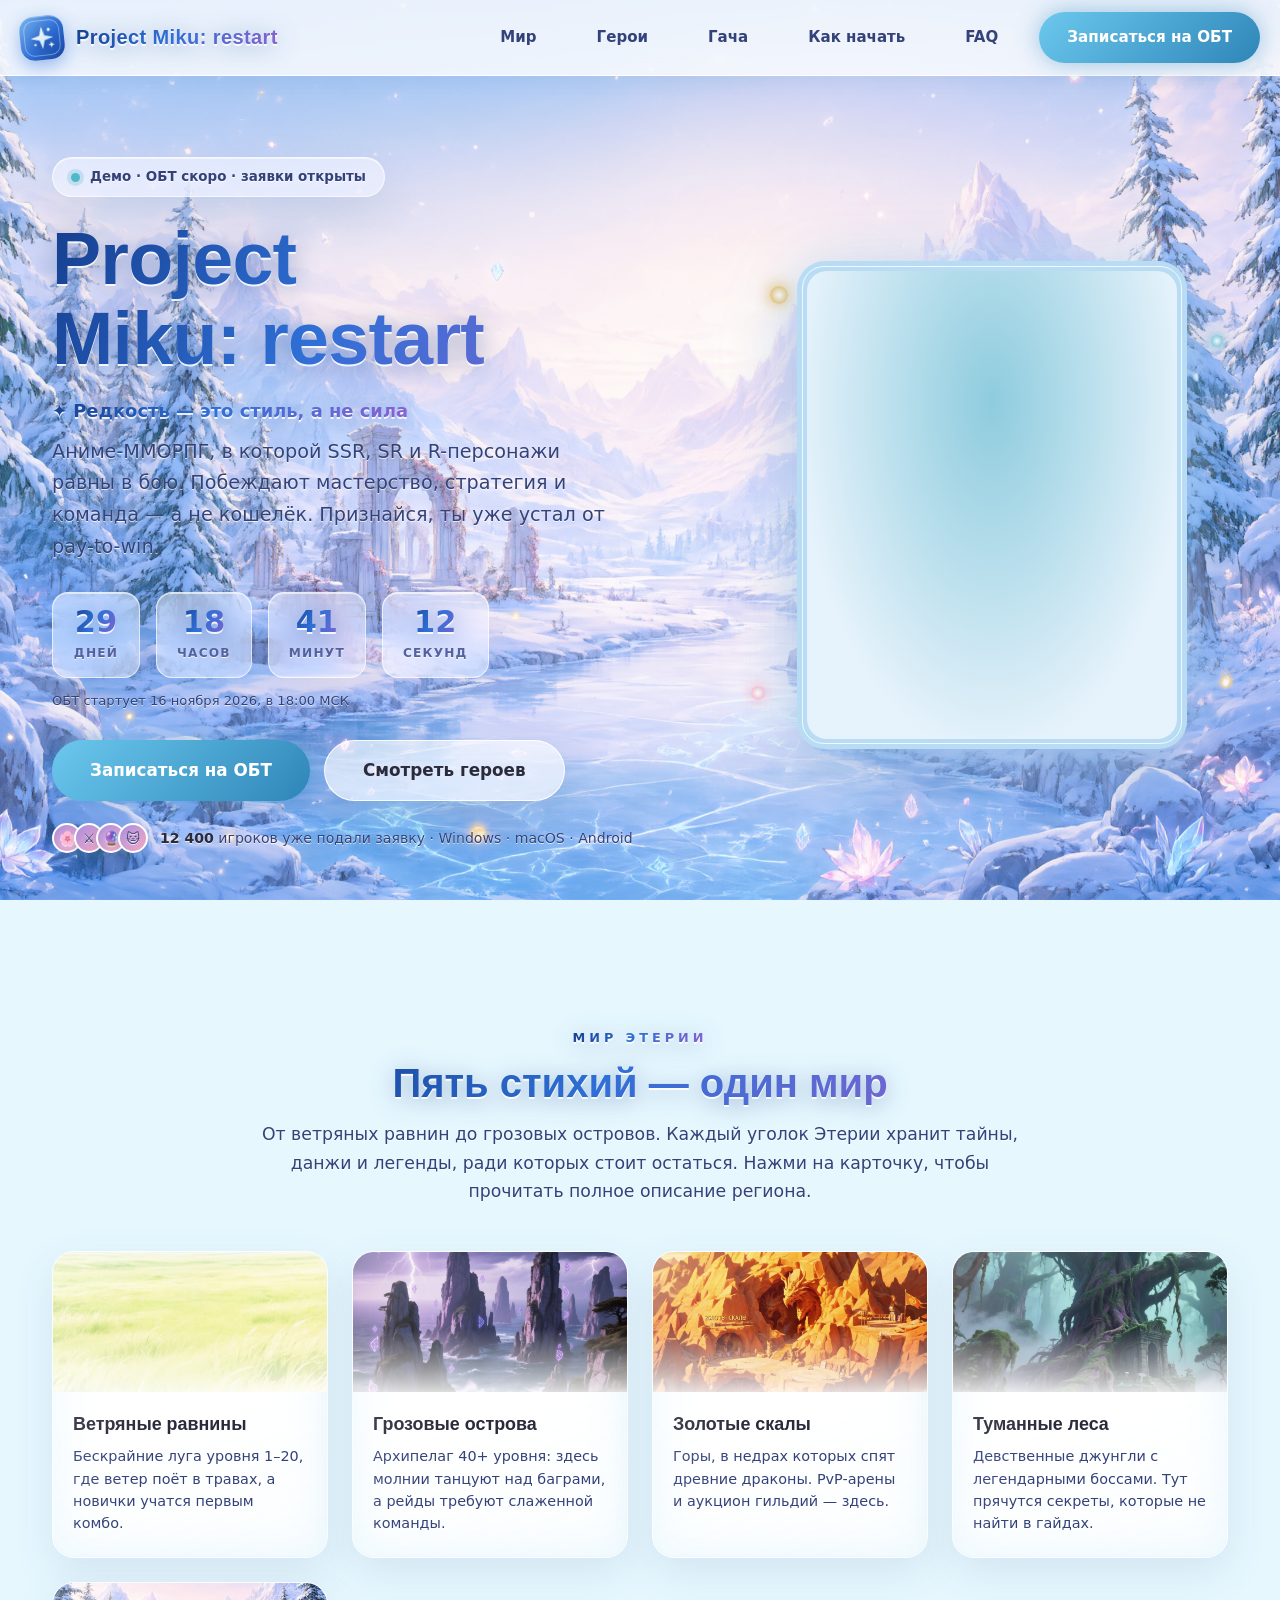
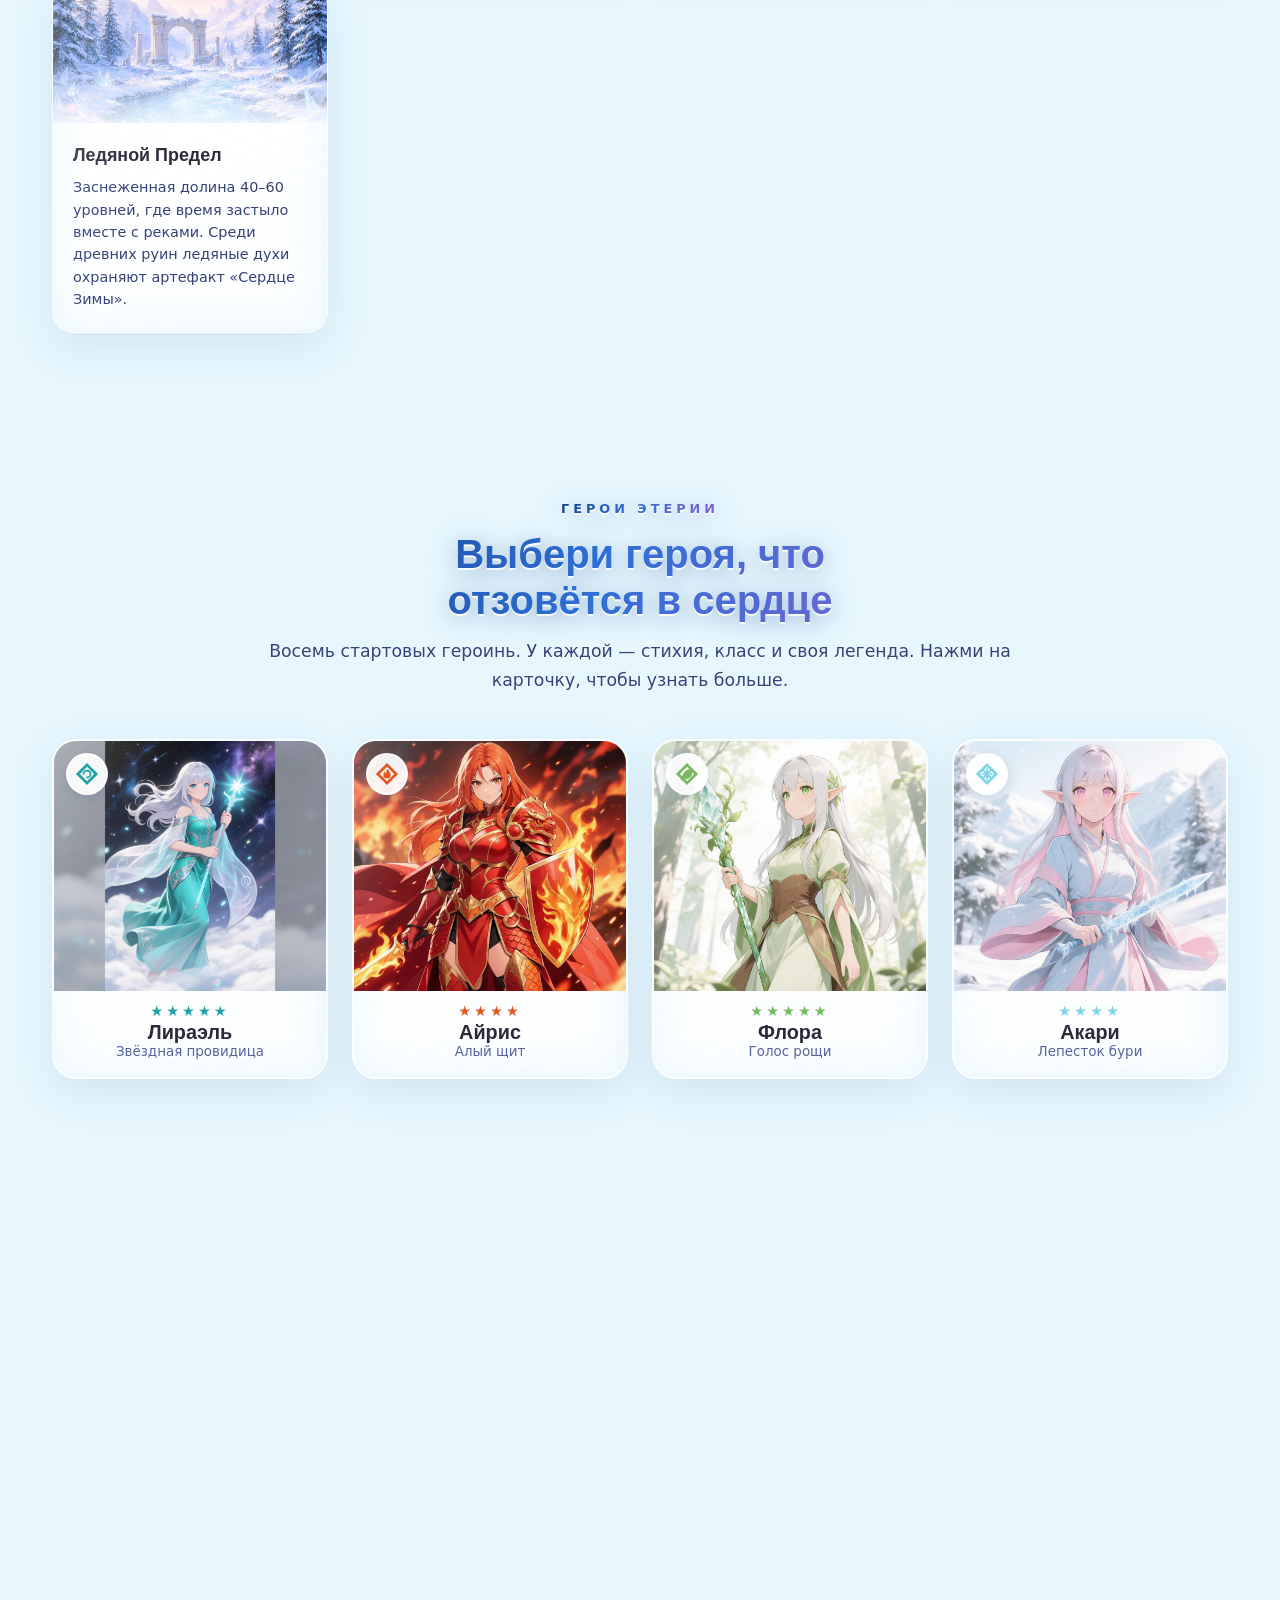
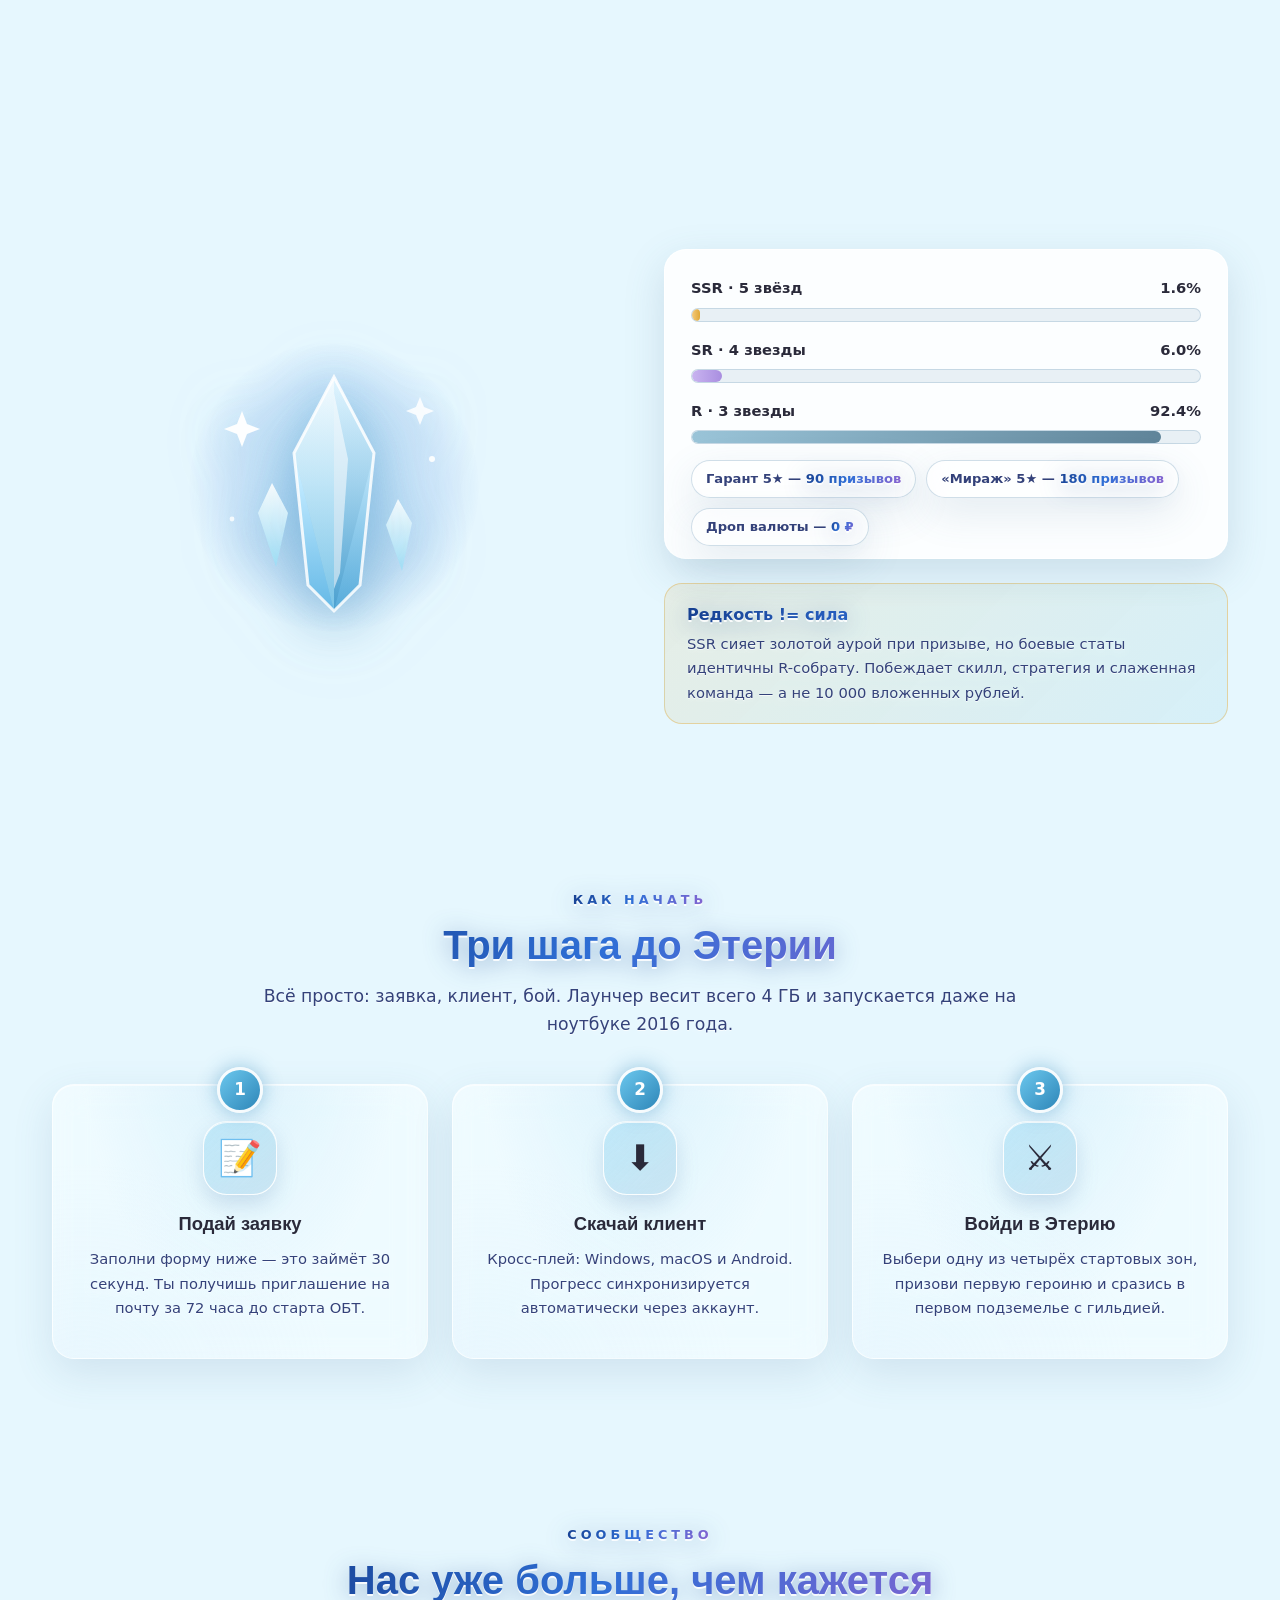
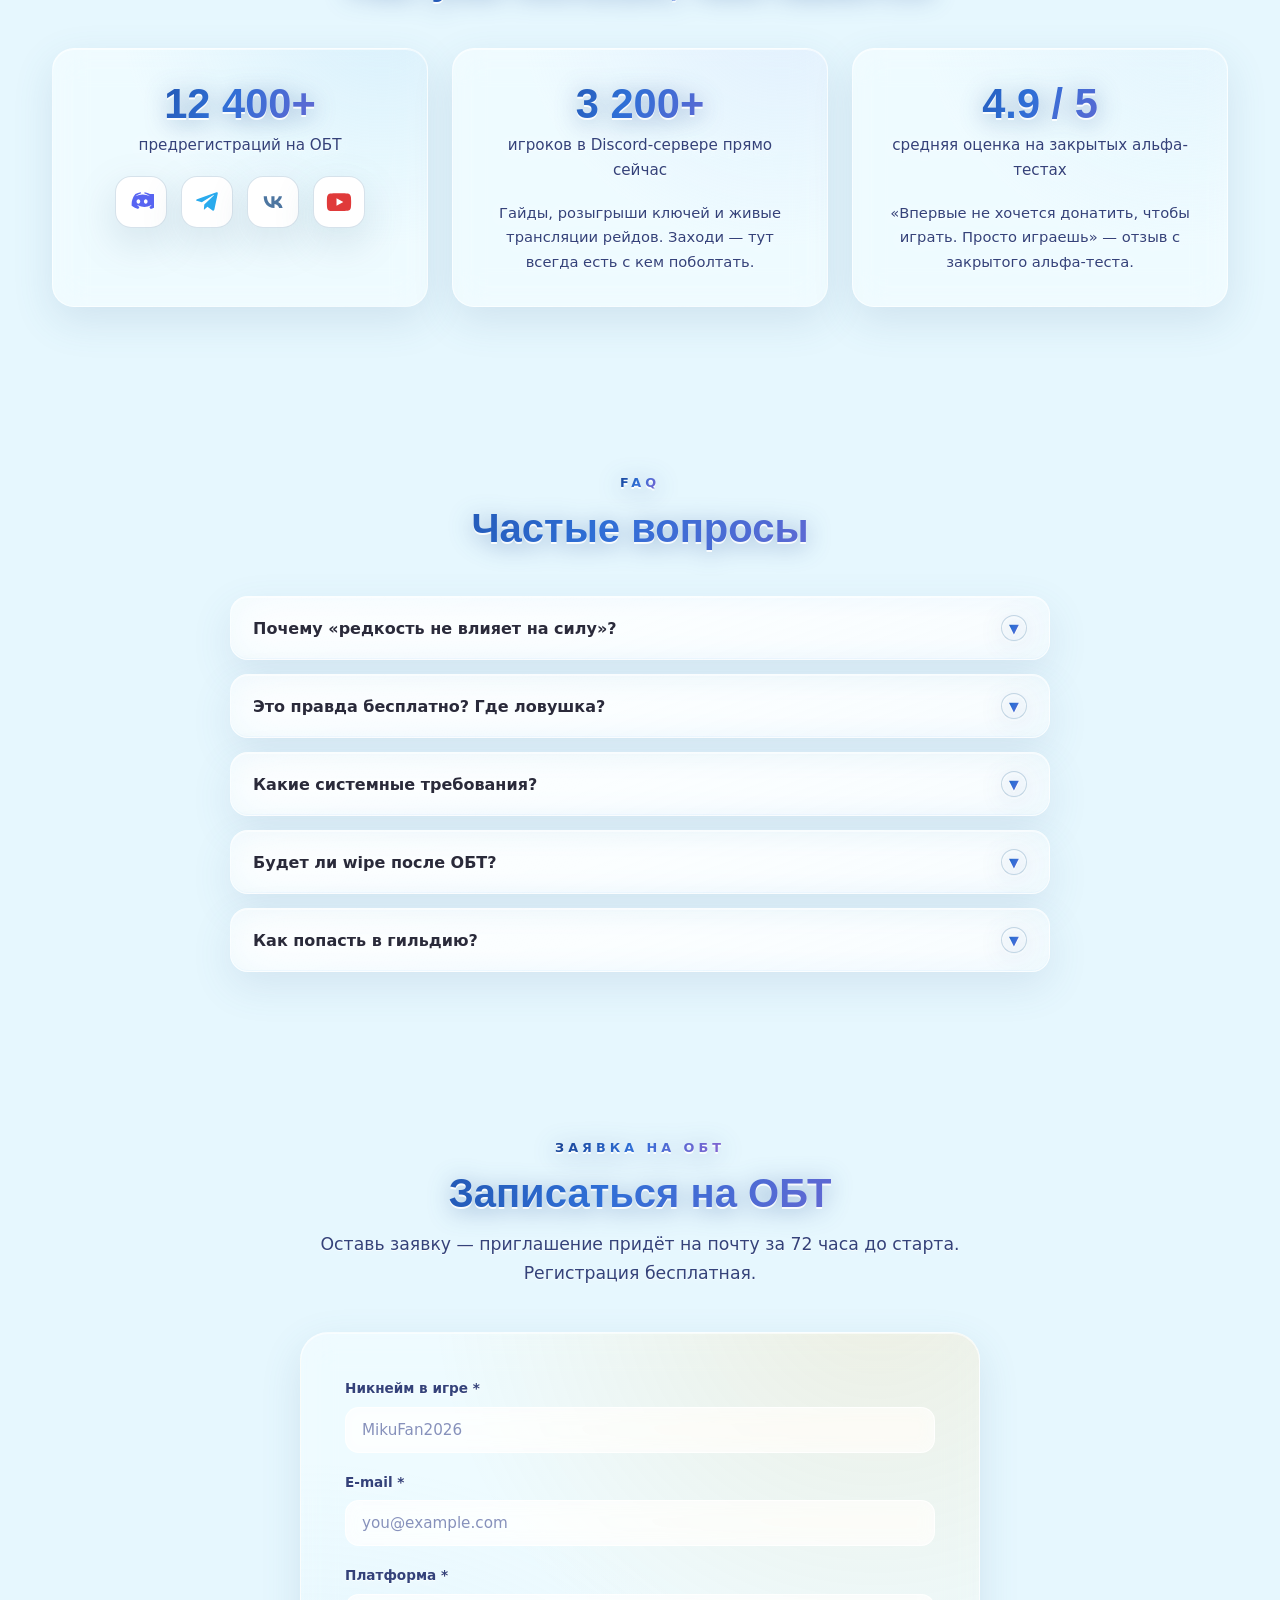
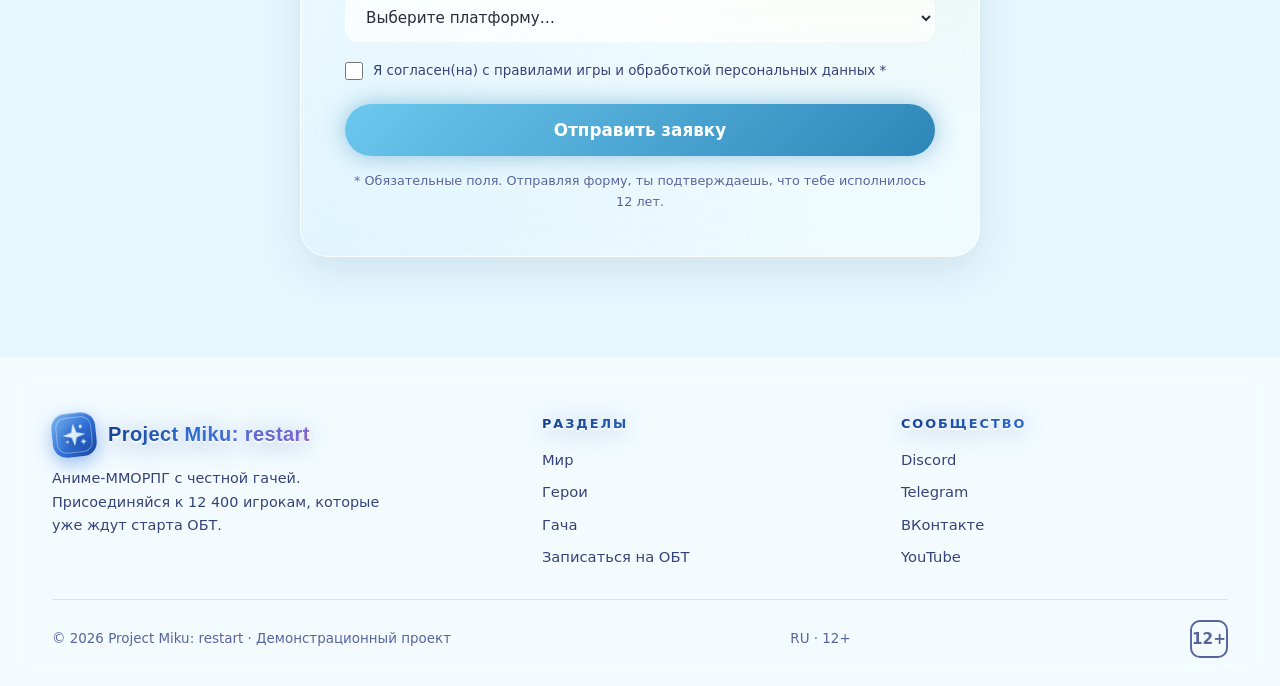
==== commit 4945d1be: "Добавлен workflow автодеплоя GitHub Actions, стили вынесены в style.css" ====
--- a/index.html
+++ b/index.html
@@ -17,1437 +17,7 @@
 <script type="application/ld+json">
 {"@context":"https://schema.org","@type":"VideoGame","name":"Project Miku: restart","applicationCategory":"Game","operatingSystem":"Windows, macOS, Android","gamePlatform":"PC, Mobile","genre":"MMORPG","inLanguage":"ru","offers":{"@type":"Offer","price":"0","priceCurrency":"RUB","availability":"https://schema.org/PreOrder"}}
 </script>
-<style>
-  :root {
-    --sky-1: #7cc6ea;
-    --sky-2: #b8e2f7;
-    --sky-3: #e6f7fe;
-    --ink: #2a2a3a;
-    --ink-muted: #34427a;
-    --ink-soft: #55639f;
-    --text-soft-glow: drop-shadow(0 1px 0 rgba(255, 255, 255, 0.65)) drop-shadow(0 2px 8px rgba(255, 255, 255, 0.45));
-    --glass: rgba(255, 255, 255, 0.62);
-    --glass-strong: rgba(255, 255, 255, 0.86);
-    --glass-hover: rgba(255, 255, 255, 0.96);
-    --line: rgba(255, 255, 255, 0.92);
-    --gold: #e0a838;
-    --gold-soft: #f4c97a;
-    --teal: #4fb8c9;
-    --teal-deep: #2e8fa0;
-    --pink: #f4a6c0;
-    --pink-bold: #e07a9e;
-    --purple: #a98ee0;
-    --blue: #2f6fd6;
-    --blue-soft: #77b0ec;
-    --grad-blue: linear-gradient(120deg, #163f8f 0%, #2f6fd6 45%, #8a63d0 100%);
-    --text-fx: drop-shadow(0 2px 0 rgba(255, 255, 255, 0.85)) drop-shadow(0 3px 12px rgba(23, 72, 143, 0.38));
-    --green: #2e86b8;
-    --green-soft: #6cc8ee;
-    --radius: 22px;
-    --font-display: 'Segoe UI', 'Arial Rounded MT Bold', 'Trebuchet MS', sans-serif;
-    --font-body: 'Segoe UI', system-ui, -apple-system, 'Helvetica Neue', Arial, sans-serif;
-    --shadow: 0 14px 40px rgba(70, 110, 140, 0.18);
-    --glow-gold: 0 0 26px rgba(224, 168, 56, 0.35);
-  }
-
-  * { box-sizing: border-box; margin: 0; padding: 0; }
-
-  html { scroll-behavior: smooth; scroll-padding-top: 76px; }
-
-  body {
-    font-family: var(--font-body);
-    background: var(--sky-3);
-    color: var(--ink);
-    line-height: 1.65;
-    min-height: 100vh;
-    overflow-x: hidden;
-    -webkit-font-smoothing: antialiased;
-  }
-
-  a { color: inherit; text-decoration: none; }
-  button { font-family: inherit; cursor: pointer; border: none; background: none; color: inherit; }
-  img, svg { max-width: 100%; display: block; }
-  input, select { font-family: inherit; }
-
-  :focus-visible {
-    outline: 3px solid var(--gold);
-    outline-offset: 3px;
-    border-radius: 10px;
-    box-shadow: 0 0 0 4px rgba(224, 168, 56, 0.25);
-  }
-
-  .sr-only {
-    position: absolute;
-    width: 1px; height: 1px;
-    padding: 0; margin: -1px;
-    overflow: hidden;
-    clip: rect(0 0 0 0);
-    white-space: nowrap;
-    border: 0;
-  }
-
-  .container { width: 100%; max-width: 1240px; margin: 0 auto; padding: 0 clamp(16px, 4vw, 32px); }
-
-  /* ============================================================
-     ЛЕТНИЙ ПЕЙЗАЖ: ОТРИСОВАННОЕ PNG-ИЗОБРАЖЕНИЕ
-     ============================================================ */
-  .bgimg {
-    position: fixed;
-    inset: 0;
-    width: 100%;
-    height: 100%;
-    object-fit: cover;
-    object-position: center top;
-    z-index: -1;
-    pointer-events: none;
-  }
-
-  .flake {
-    position: absolute;
-    top: -30px;
-    width: 9px;
-    height: 9px;
-    border-radius: 50%;
-    background: radial-gradient(circle at 35% 35%, #ffffff 0%, #eaf6ff 60%, #cfe8ff 100%);
-    box-shadow: 0 0 6px rgba(255, 255, 255, 0.95), 0 0 12px rgba(190, 225, 255, 0.6);
-    filter: blur(0.4px);
-    opacity: 0;
-    animation: flakeFall linear infinite;
-    z-index: 3;
-    will-change: transform, opacity;
-  }
-
-  @keyframes flakeFall {
-    0% { transform: translateY(-6vh) translateX(0) rotate(0deg); opacity: 0; }
-    8% { opacity: 0.9; }
-    45% { transform: translateY(46vh) translateX(calc(var(--drift, 30px) / 2)) rotate(180deg); }
-    88% { opacity: 0.9; }
-    100% { transform: translateY(108vh) translateX(var(--drift, 30px)) rotate(360deg); opacity: 0; }
-  }
-
-  /* ============================================================
-     ШАПКА
-     ============================================================ */
-  .site-header {
-    position: sticky;
-    top: 0;
-    z-index: 100;
-    background: rgba(255, 255, 255, 0.8);
-    backdrop-filter: blur(18px);
-    -webkit-backdrop-filter: blur(18px);
-    border-bottom: 1px solid rgba(255, 255, 255, 0.9);
-    box-shadow: 0 2px 18px rgba(90, 140, 175, 0.1);
-  }
-
-  .header-inner {
-    display: flex;
-    align-items: center;
-    justify-content: space-between;
-    gap: 14px;
-    padding: 12px 0;
-  }
-
-  .logo {
-    display: flex;
-    align-items: center;
-    gap: 12px;
-    font-family: var(--font-display);
-    font-weight: 800;
-    font-size: clamp(1rem, 2.2vw, 1.25rem);
-    letter-spacing: 0.4px;
-  }
-
-  .logo-mark {
-    width: 44px;
-    height: 44px;
-    border-radius: 14px;
-    background: linear-gradient(135deg, #7ab6ee 0%, #2f6fd6 55%, #1845a0 100%);
-    display: grid;
-    place-items: center;
-    box-shadow: 0 6px 18px rgba(47, 111, 214, 0.45), inset 0 1px 0 rgba(255, 255, 255, 0.35);
-    transform: rotate(-6deg);
-    animation: logoPulse 3.5s ease-in-out infinite;
-    position: relative;
-  }
-
-  .logo-mark::after {
-    content: "";
-    position: absolute;
-    inset: 4px;
-    border-radius: 10px;
-    border: 1px solid rgba(255, 255, 255, 0.35);
-    pointer-events: none;
-  }
-
-  .logo-svg {
-    width: 68%;
-    height: 68%;
-    filter: drop-shadow(0 3px 6px rgba(10, 30, 90, 0.5));
-  }
-
-  @keyframes logoPulse {
-    0%, 100% { transform: rotate(-6deg) scale(1); }
-    50% { transform: rotate(-6deg) scale(1.06); }
-  }
-
-  .logo-text {
-    background: var(--grad-blue);
-    -webkit-background-clip: text;
-    background-clip: text;
-    color: transparent;
-    filter: var(--text-fx);
-  }
-
-  .main-nav { display: flex; gap: clamp(8px, 2vw, 22px); align-items: center; }
-
-  .nav-link {
-    font-size: clamp(0.84rem, 1.3vw, 0.94rem);
-    font-weight: 700;
-    color: var(--ink-muted);
-    padding: 9px 18px;
-    border-radius: 999px;
-    position: relative;
-    white-space: nowrap;
-    border: 1px solid transparent;
-    overflow: hidden;
-    transition: color 0.3s, background 0.3s, border-color 0.3s, box-shadow 0.35s, transform 0.25s cubic-bezier(0.4, 0, 0.2, 1);
-  }
-
-  .nav-link::before {
-    content: "";
-    position: absolute;
-    inset: 0;
-    border-radius: inherit;
-    background: linear-gradient(120deg, transparent 30%, rgba(255, 255, 255, 0.45) 50%, transparent 70%);
-    background-size: 220% 100%;
-    background-position: 130% 0;
-    opacity: 0;
-    transition: opacity 0.25s;
-    pointer-events: none;
-  }
-
-  .nav-link:hover, .nav-link:focus-visible {
-    color: #ffffff;
-    background: linear-gradient(135deg, #2f6fd6 0%, #8a63d0 100%);
-    border-color: rgba(255, 255, 255, 0.35);
-    box-shadow: 0 8px 22px rgba(47, 111, 214, 0.45), inset 0 1px 0 rgba(255, 255, 255, 0.35);
-    transform: translateY(-2px);
-  }
-
-  .nav-link:hover::before, .nav-link:focus-visible::before {
-    opacity: 1;
-    animation: navShine 0.9s ease forwards;
-  }
-
-  @keyframes navShine {
-    from { background-position: 130% 0; }
-    to { background-position: -60% 0; }
-  }
-
-  .burger {
-    display: none;
-    width: 44px;
-    height: 44px;
-    border-radius: 12px;
-    border: 1px solid rgba(120, 160, 190, 0.35);
-    background: rgba(255, 255, 255, 0.7);
-    place-items: center;
-    transition: background 0.3s;
-  }
-
-  .burger:hover { background: #fff; }
-
-  .burger span {
-    display: block;
-    width: 20px;
-    height: 2px;
-    border-radius: 2px;
-    background: var(--ink);
-    position: relative;
-    transition: background 0.2s;
-  }
-
-  .burger span::before, .burger span::after {
-    content: "";
-    position: absolute;
-    left: 0;
-    width: 20px;
-    height: 2px;
-    border-radius: 2px;
-    background: var(--ink);
-    transition: transform 0.3s;
-  }
-
-  .burger span::before { top: -6px; }
-  .burger span::after { top: 6px; }
-
-  .burger.is-open span { background: transparent; }
-  .burger.is-open span::before { transform: rotate(45deg) translate(4px, 4px); }
-  .burger.is-open span::after { transform: rotate(-45deg) translate(4px, -4px); }
-
-  .mobile-menu {
-    position: fixed;
-    inset: 0;
-    z-index: 90;
-    background: rgba(232, 245, 253, 0.97);
-    backdrop-filter: blur(10px);
-    -webkit-backdrop-filter: blur(10px);
-    display: grid;
-    place-items: center;
-    opacity: 0;
-    pointer-events: none;
-    transition: opacity 0.3s;
-  }
-
-  .mobile-menu.is-open { opacity: 1; pointer-events: auto; }
-
-  .mobile-menu nav { display: flex; flex-direction: column; gap: 8px; text-align: center; }
-
-  .mobile-menu .nav-link {
-    font-family: var(--font-display);
-    font-size: 1.5rem;
-    padding: 12px 24px;
-    color: var(--ink);
-  }
-
-  .mobile-menu .btn { margin: 16px auto 0; }
-
-  /* ============================================================
-     КНОПКИ
-     ============================================================ */
-  .btn {
-    display: inline-flex;
-    align-items: center;
-    justify-content: center;
-    gap: 8px;
-    padding: 13px 28px;
-    border-radius: 999px;
-    font-weight: 700;
-    font-size: 0.95rem;
-    transition: transform 0.25s cubic-bezier(0.4, 0, 0.2, 1), box-shadow 0.25s, background 0.25s, filter 0.25s;
-    white-space: nowrap;
-  }
-
-  .btn:active { transform: scale(0.98); }
-
-  .btn-gold {
-    background: linear-gradient(135deg, var(--green-soft), var(--green));
-    color: #ffffff;
-    box-shadow: 0 0 24px rgba(46, 134, 184, 0.45);
-  }
-
-  .btn-gold:hover, .btn-gold:focus-visible {
-    transform: translateY(-2px);
-    box-shadow: 0 0 40px rgba(46, 134, 184, 0.6);
-  }
-
-  .btn-teal {
-    background: linear-gradient(135deg, var(--green-soft), var(--green));
-    color: #ffffff;
-    box-shadow: 0 0 22px rgba(46, 134, 184, 0.4);
-  }
-
-  .btn-teal:hover, .btn-teal:focus-visible { transform: translateY(-2px); }
-
-  .btn-ghost {
-    background: var(--glass);
-    color: var(--ink);
-    border: 1px solid var(--line);
-    box-shadow: var(--shadow);
-  }
-
-  .btn-ghost:hover, .btn-ghost:focus-visible {
-    background: var(--glass-strong);
-    transform: translateY(-2px);
-  }
-
-  .btn-lg { padding: 16px 38px; font-size: 1.05rem; }
-
-  /* ============================================================
-     HERO
-     ============================================================ */
-  .hero {
-    position: relative;
-    padding: clamp(50px, 9vh, 110px) 0 clamp(60px, 10vh, 120px);
-  }
-
-  .hero-grid {
-    position: relative;
-    z-index: 2;
-    display: grid;
-    grid-template-columns: 1.15fr 0.85fr;
-    gap: clamp(28px, 5vw, 64px);
-    align-items: center;
-  }
-
-  .hero-badge {
-    display: inline-flex;
-    align-items: center;
-    gap: 10px;
-    padding: 8px 18px;
-    background: var(--glass-strong);
-    border: 1px solid var(--line);
-    border-radius: 999px;
-    font-size: 0.84rem;
-    font-weight: 600;
-    color: var(--ink-muted);
-    box-shadow: var(--shadow);
-    margin-bottom: 22px;
-  }
-
-  .hero-badge .dot {
-    width: 9px;
-    height: 9px;
-    border-radius: 50%;
-    background: var(--teal);
-    box-shadow: 0 0 0 4px rgba(79, 184, 201, 0.25);
-    animation: dotPulse 2s ease-in-out infinite;
-  }
-
-  @keyframes dotPulse {
-    0%, 100% { box-shadow: 0 0 0 4px rgba(79, 184, 201, 0.25); }
-    50% { box-shadow: 0 0 0 9px rgba(79, 184, 201, 0.08); }
-  }
-
-  .hero-title {
-    font-family: var(--font-display);
-    font-weight: 900;
-    font-size: clamp(2.4rem, 6.4vw, 4.6rem);
-    line-height: 1.08;
-    letter-spacing: -0.01em;
-    margin-bottom: 18px;
-    text-wrap: balance;
-    background: var(--grad-blue);
-    -webkit-background-clip: text;
-    background-clip: text;
-    color: transparent;
-    filter: var(--text-fx);
-  }
-
-  .hero-usp {
-    display: inline-flex;
-    align-items: center;
-    gap: 10px;
-    font-size: 1.12rem;
-    font-weight: 800;
-    background: var(--grad-blue);
-    -webkit-background-clip: text;
-    background-clip: text;
-    color: transparent;
-    filter: var(--text-fx);
-    margin-bottom: 10px;
-  }
-
-  .hero-subtitle {
-    font-size: clamp(1rem, 1.9vw, 1.2rem);
-    color: var(--ink-muted);
-    max-width: 560px;
-    margin-bottom: 30px;
-  }
-
-  .countdown {
-    display: flex;
-    gap: clamp(8px, 1.6vw, 16px);
-    margin-bottom: 12px;
-    flex-wrap: wrap;
-  }
-
-  .countdown-item {
-    background: var(--glass-strong);
-    border: 1px solid var(--line);
-    border-radius: 16px;
-    padding: clamp(8px, 1.6vw, 14px) clamp(12px, 2.4vw, 20px);
-    min-width: clamp(62px, 12vw, 88px);
-    text-align: center;
-    box-shadow: var(--shadow);
-  }
-
-  .countdown-value {
-    font-size: clamp(1.3rem, 3vw, 1.9rem);
-    font-weight: 800;
-    line-height: 1;
-    font-variant-numeric: tabular-nums;
-    font-feature-settings: "tnum";
-    background: var(--grad-blue);
-    -webkit-background-clip: text;
-    background-clip: text;
-    color: transparent;
-    filter: var(--text-fx);
-  }
-
-  .countdown-label {
-    font-size: clamp(0.62rem, 1vw, 0.76rem);
-    color: var(--ink-soft);
-    margin-top: 5px;
-    text-transform: uppercase;
-    letter-spacing: 1.2px;
-    font-weight: 700;
-  }
-
-  .countdown-note { font-size: 0.82rem; color: var(--ink-soft); margin: 8px 0 28px; }
-
-  .hero-cta { display: flex; gap: 14px; flex-wrap: wrap; margin-bottom: 22px; }
-
-  .social-proof {
-    display: flex;
-    align-items: center;
-    gap: 12px;
-    font-size: 0.88rem;
-    color: var(--ink-soft);
-  }
-
-  .social-proof .avatars { display: flex; }
-
-  .social-proof .avatars span {
-    width: 30px;
-    height: 30px;
-    border-radius: 50%;
-    border: 2px solid #fff;
-    display: grid;
-    place-items: center;
-    font-size: 0.85rem;
-    margin-left: -8px;
-    background: linear-gradient(135deg, var(--purple), var(--pink));
-    box-shadow: 0 4px 10px rgba(90, 130, 165, 0.25);
-  }
-
-  .social-proof .avatars span:first-child { margin-left: 0; }
-  .social-proof strong { color: var(--ink); }
-
-  /* Арт в hero */
-  .hero-art { position: relative; display: flex; justify-content: center; align-items: center; }
-
-  .art-frame {
-    position: relative;
-    width: min(390px, 86vw);
-    aspect-ratio: 4 / 5;
-    border-radius: 28px;
-    padding: 10px;
-    background: #b9dcf5;
-    box-shadow: 0 28px 70px rgba(120, 165, 205, 0.4), 0 0 50px rgba(185, 220, 245, 0.55);
-    animation: floaty 6s ease-in-out infinite;
-  }
-
-  .art-frame::after {
-    content: "";
-    position: absolute;
-    inset: 5px;
-    border: 1px solid rgba(255, 255, 255, 0.8);
-    border-radius: 22px;
-    pointer-events: none;
-  }
-
-  .art-inner {
-    width: 100%;
-    height: 100%;
-    border-radius: 20px;
-    overflow: hidden;
-    background: radial-gradient(ellipse at 50% 28%, rgba(31, 162, 162, 0.28), rgba(255, 255, 255, 0.65) 75%);
-    position: relative;
-  }
-
-  .art-inner svg, .art-inner img, .art-inner video { width: 100%; height: 100%; object-fit: cover; display: block; }
-
-  @keyframes floaty {
-    0%, 100% { transform: translateY(0) rotate(-1deg); }
-    50% { transform: translateY(-14px) rotate(1deg); }
-  }
-
-  .orb {
-    position: absolute;
-    border-radius: 50%;
-    filter: blur(0.5px);
-    animation: orbFloat 5s ease-in-out infinite;
-  }
-
-  .orb.o1 { width: 18px; height: 18px; top: 5%; left: 3%; background: radial-gradient(circle, #fff, var(--gold)); box-shadow: 0 0 16px var(--gold); }
-  .orb.o2 { width: 12px; height: 12px; top: 15%; right: 1%; background: radial-gradient(circle, #fff, var(--teal)); box-shadow: 0 0 12px var(--teal); animation-delay: 1.2s; }
-  .orb.o3 { width: 14px; height: 14px; bottom: 10%; left: -1%; background: radial-gradient(circle, #fff, var(--pink)); box-shadow: 0 0 14px var(--pink); animation-delay: 2.4s; }
-
-  @keyframes orbFloat {
-    0%, 100% { transform: translateY(0); }
-    50% { transform: translateY(-10px); }
-  }
-
-  /* ============================================================
-     СЕКЦИИ
-     ============================================================ */
-  section { padding: clamp(56px, 9vh, 96px) 0; position: relative; }
-
-  .section-head { text-align: center; max-width: 760px; margin: 0 auto clamp(30px, 5vh, 48px); }
-
-  .kicker {
-    display: inline-block;
-    font-size: 0.8rem;
-    font-weight: 800;
-    background: var(--grad-blue);
-    -webkit-background-clip: text;
-    background-clip: text;
-    color: transparent;
-    filter: var(--text-fx);
-    letter-spacing: 4px;
-    text-transform: uppercase;
-    margin-bottom: 12px;
-  }
-
-  .section-title {
-    font-family: var(--font-display);
-    font-size: clamp(1.7rem, 4vw, 2.5rem);
-    font-weight: 900;
-    line-height: 1.15;
-    margin-bottom: 14px;
-    background: var(--grad-blue);
-    -webkit-background-clip: text;
-    background-clip: text;
-    color: transparent;
-    filter: var(--text-fx);
-    text-wrap: balance;
-  }
-
-  .section-lead { font-size: clamp(0.95rem, 1.6vw, 1.08rem); color: var(--ink-muted); }
-
-  /* Мелкий текст «повеселее»: холодный сине-фиолетовый + белое свечение на зимнем фоне */
-  .hero-subtitle, .hero-badge, .hero-usp-note, .countdown-note, .countdown-label,
-  .social-proof, .section-lead, .region-desc, .char-title, .step-text,
-  .comm-label, .pity-chip, .usp-highlight p, .faq-a, .check, .form-note,
-  .modal-lore, .footer-brand p, .footer-link, .footer-bottom, .rate-head,
-  .field label, .mobile-menu .nav-link {
-    color: var(--ink-muted);
-    text-shadow: 0 1px 0 rgba(255, 255, 255, 0.7), 0 2px 10px rgba(255, 255, 255, 0.4);
-  }
-
-  .countdown-label, .char-title, .form-note, .footer-bottom, .pity-chip {
-    color: var(--ink-soft);
-  }
-
-  .pity-chip b, .check input, .field input, .field select {
-    text-shadow: none;
-  }
-
-  /* Морозное стекло: общий стиль полупрозрачных панелей */
-  .hero-badge, .countdown-item, .social-btn, .pity-chip {
-    background: rgba(255, 255, 255, 0.45);
-    backdrop-filter: blur(16px) saturate(1.35);
-    -webkit-backdrop-filter: blur(16px) saturate(1.35);
-    border-color: rgba(255, 255, 255, 0.65);
-    box-shadow: 0 14px 40px rgba(70, 110, 150, 0.14), inset 0 1px 0 rgba(255, 255, 255, 0.6);
-  }
-
-  .glass-panel {
-    background: var(--glass-strong);
-    border: 1px solid var(--line);
-    border-radius: var(--radius);
-    box-shadow: var(--shadow);
-  }
-
-  .reveal { opacity: 0; transform: translateY(26px); transition: opacity 0.7s ease, transform 0.7s ease; }
-  .reveal.in { opacity: 1; transform: translateY(0); }
-
-  /* ============================================================
-     МИР / РЕГИОНЫ
-     ============================================================ */
-  .regions-grid {
-    display: grid;
-    grid-template-columns: repeat(auto-fit, minmax(240px, 1fr));
-    gap: clamp(16px, 2vw, 24px);
-  }
-
-  .region-card {
-    border-radius: var(--radius);
-    overflow: hidden;
-    background: var(--glass-strong);
-    border: 1px solid var(--line);
-    box-shadow: var(--shadow);
-    cursor: pointer;
-    transition: transform 0.35s, border-color 0.35s, box-shadow 0.35s;
-  }
-
-  .region-card:hover, .region-card:focus-visible {
-    transform: translateY(-6px);
-    border-color: rgba(224, 168, 56, 0.6);
-    box-shadow: 0 20px 48px rgba(70, 110, 150, 0.25);
-  }
-
-  .region-art {
-    height: 140px;
-    position: relative;
-    overflow: hidden;
-  }
-
-  .region-art svg.land, .region-art img { position: absolute; inset: 0; width: 100%; height: 100%; object-fit: cover; display: block; }
-
-  .region-art::after {
-    content: "";
-    position: absolute;
-    inset: 0;
-    background: linear-gradient(180deg, transparent 55%, rgba(255, 255, 255, 0.85) 100%);
-  }
-
-  .region-info { padding: 18px 20px 22px; position: relative; }
-
-  .region-name {
-    font-family: var(--font-display);
-    font-size: 1.12rem;
-    font-weight: 800;
-    color: var(--ink);
-    margin-bottom: 6px;
-  }
-
-  .region-desc { font-size: 0.9rem; color: var(--ink-muted); line-height: 1.55; }
-
-  /* ============================================================
-     ПЕРСОНАЖИ
-     ============================================================ */
-  .characters-grid {
-    display: grid;
-    grid-template-columns: repeat(auto-fill, minmax(232px, 1fr));
-    gap: clamp(16px, 2vw, 24px);
-  }
-
-  .char-card {
-    position: relative;
-    background: var(--glass-strong);
-    border: 2px solid var(--line);
-    border-radius: 24px;
-    overflow: hidden;
-    text-align: center;
-    cursor: pointer;
-    box-shadow: var(--shadow);
-    transition: transform 0.35s cubic-bezier(0.4, 0, 0.2, 1), box-shadow 0.35s, border-color 0.35s;
-  }
-
-  .char-card { border-color: var(--accent, rgba(224, 168, 56, 0.8)); }
-
-  .char-card:hover, .char-card:focus-visible {
-    transform: perspective(800px) rotateX(2deg) translateY(-6px);
-  }
-
-  .char-card:hover, .char-card:focus-visible { box-shadow: 0 22px 50px rgba(70, 110, 150, 0.25), 0 0 38px color-mix(in srgb, var(--accent, #e0a838) 35%, transparent); }
-
-  .el-badge {
-    position: absolute;
-    top: 12px;
-    left: 12px;
-    z-index: 3;
-    width: 42px;
-    height: 42px;
-    border-radius: 50%;
-    background: rgba(255, 255, 255, 0.92);
-    border: 2px solid var(--line);
-    display: grid;
-    place-items: center;
-    box-shadow: 0 4px 14px rgba(90, 130, 165, 0.3);
-  }
-
-  .el-icon { width: 26px; height: 26px; }
-
-  .char-art-wrap {
-    position: relative;
-    height: 250px;
-    overflow: hidden;
-    background:
-      radial-gradient(ellipse at 50% 32%, rgba(255, 255, 255, 0.65) 0%, rgba(255, 255, 255, 0) 62%),
-      linear-gradient(180deg, rgba(255, 255, 255, 0.3) 0%, rgba(255, 255, 255, 0) 55%, rgba(255, 255, 255, 0.75) 100%);
-  }
-
-  .char-art, .char-img { width: 100%; height: 100%; object-fit: cover; display: block; }
-
-  .char-stars {
-    color: var(--accent, var(--gold));
-    letter-spacing: 3px;
-    font-size: 0.9rem;
-    margin-top: 12px;
-  }
-
-  .rarity-4 .char-stars { color: var(--accent, var(--purple)); }
-
-  .char-name {
-    font-family: var(--font-display);
-    font-size: 1.24rem;
-    font-weight: 800;
-    color: var(--ink);
-    margin-top: 2px;
-  }
-
-  .char-title {
-    font-size: 0.84rem;
-    color: var(--ink-soft);
-    margin: 0 0 18px;
-    padding: 0 14px;
-  }
-
-  /* ============================================================
-     ГАЧА / ШАНСЫ
-     ============================================================ */
-  .gacha-grid {
-    display: grid;
-    grid-template-columns: 1fr 1fr;
-    gap: clamp(24px, 4vw, 48px);
-    align-items: center;
-  }
-
-  .wish-visual { position: relative; display: grid; place-items: center; min-height: 340px; }
-
-  .wish-cloud {
-    position: relative;
-    width: 300px;
-    filter: drop-shadow(0 16px 28px rgba(70, 120, 165, 0.35)) drop-shadow(0 0 26px rgba(120, 200, 240, 0.55));
-    animation: cloudFloat 6s ease-in-out infinite;
-  }
-
-  @keyframes cloudFloat {
-    0%, 100% { transform: translateY(0) translateX(0) rotate(-1.5deg); }
-    50% { transform: translateY(-16px) translateX(8px) rotate(1.5deg); }
-  }
-
-  .wish-glow {
-    position: absolute;
-    width: 290px;
-    height: 290px;
-    border-radius: 50%;
-    background: radial-gradient(circle, rgba(119, 176, 236, 0.35) 0%, rgba(47, 111, 214, 0.12) 50%, transparent 72%);
-    animation: pulseGlow 3.5s ease-in-out infinite;
-  }
-
-  @keyframes pulseGlow {
-    0%, 100% { transform: scale(0.95); opacity: 0.8; }
-    50% { transform: scale(1.1); opacity: 1; }
-  }
-
-  .rate-block { margin-bottom: 22px; }
-
-  .rate-row { margin-bottom: 16px; }
-
-  .rate-head {
-    display: flex;
-    justify-content: space-between;
-    align-items: center;
-    font-size: 0.92rem;
-    font-weight: 700;
-    margin-bottom: 7px;
-    color: var(--ink);
-  }
-
-  .rate-head .val { color: var(--ink); }
-
-  .rate-bar {
-    height: 14px;
-    border-radius: 999px;
-    background: rgba(120, 160, 190, 0.15);
-    border: 1px solid rgba(120, 160, 190, 0.3);
-    overflow: hidden;
-  }
-
-  .rate-bar i {
-    display: block;
-    height: 100%;
-    border-radius: 999px;
-    transform-origin: left;
-    animation: fillBar 1.4s cubic-bezier(0.3, 0.7, 0.3, 1) both;
-  }
-
-  .rate-ssr i { background: linear-gradient(90deg, var(--gold-soft), var(--gold)); }
-  .rate-sr i { background: linear-gradient(90deg, #c9b4f0, var(--purple)); }
-  .rate-r i { background: linear-gradient(90deg, #9ac4d8, #5f8499); }
-
-  @keyframes fillBar { from { transform: scaleX(0); } to { transform: scaleX(1); } }
-
-  .pity-chips { display: flex; flex-wrap: wrap; gap: 10px; margin-top: 8px; }
-
-  .pity-chip {
-    padding: 7px 14px;
-    border-radius: 999px;
-    font-size: 0.82rem;
-    font-weight: 700;
-    border: 1px solid rgba(120, 160, 190, 0.35);
-    background: var(--glass);
-    color: var(--ink-muted);
-  }
-
-  .pity-chip b { background: var(--grad-blue); -webkit-background-clip: text; background-clip: text; color: transparent; filter: var(--text-fx); }
-
-  .usp-highlight {
-    margin-top: 24px;
-    padding: 18px 22px;
-    border-radius: 18px;
-    border: 1px solid rgba(224, 168, 56, 0.4);
-    background: linear-gradient(135deg, rgba(224, 168, 56, 0.12), rgba(79, 184, 201, 0.1));
-  }
-
-  .usp-highlight strong { background: var(--grad-blue); -webkit-background-clip: text; background-clip: text; color: transparent; filter: var(--text-fx); display: block; margin-bottom: 4px; }
-  .usp-highlight p { color: var(--ink-muted); font-size: 0.92rem; }
-
-  /* ============================================================
-     КАК ИГРАТЬ
-     ============================================================ */
-  .steps-grid {
-    display: grid;
-    grid-template-columns: repeat(auto-fit, minmax(240px, 1fr));
-    gap: clamp(16px, 2vw, 24px);
-    counter-reset: step;
-  }
-
-  .step-card {
-    position: relative;
-    padding: 36px 26px 38px;
-    text-align: center;
-    background:
-      radial-gradient(ellipse at 50% -24%, rgba(168, 216, 245, 0.28), transparent 62%),
-      radial-gradient(ellipse at 8% 108%, rgba(200, 226, 250, 0.18), transparent 52%),
-      rgba(255, 255, 255, 0.45);
-    backdrop-filter: blur(16px) saturate(1.35);
-    -webkit-backdrop-filter: blur(16px) saturate(1.35);
-    border: 1px solid rgba(255, 255, 255, 0.65);
-    border-radius: var(--radius);
-    box-shadow: 0 14px 40px rgba(70, 110, 150, 0.14), inset 0 1px 0 rgba(255, 255, 255, 0.6);
-    transition: transform 0.35s, box-shadow 0.35s, background 0.35s;
-  }
-
-  .step-card:hover {
-    transform: translateY(-6px);
-    background:
-      radial-gradient(ellipse at 50% -24%, rgba(168, 216, 245, 0.4), transparent 62%),
-      radial-gradient(ellipse at 8% 108%, rgba(200, 226, 250, 0.24), transparent 52%),
-      rgba(255, 255, 255, 0.6);
-    box-shadow: 0 22px 48px rgba(70, 110, 150, 0.22), 0 0 30px rgba(160, 210, 245, 0.35);
-  }
-
-  .step-card::before {
-    counter-increment: step;
-    content: counter(step);
-    position: absolute;
-    top: -18px;
-    left: 50%;
-    transform: translateX(-50%);
-    width: 40px;
-    height: 40px;
-    border-radius: 50%;
-    background: linear-gradient(135deg, var(--green-soft), var(--green));
-    border: 3px solid rgba(255, 255, 255, 0.95);
-    color: #fff;
-    font-weight: 800;
-    font-size: 1.05rem;
-    display: grid;
-    place-items: center;
-    box-shadow: 0 0 20px rgba(46, 134, 184, 0.45);
-  }
-
-  .step-icon {
-    font-size: 2.2rem;
-    width: 74px;
-    height: 74px;
-    margin: 0 auto 14px;
-    display: grid;
-    place-items: center;
-    border-radius: 24px;
-    background: linear-gradient(135deg, rgba(108, 200, 238, 0.3), rgba(46, 134, 184, 0.16));
-    border: 1px solid rgba(255, 255, 255, 0.9);
-    box-shadow: inset 0 1px 0 rgba(255, 255, 255, 0.85), 0 10px 22px rgba(70, 120, 170, 0.2);
-    filter: none;
-  }
-
-  .step-title { font-family: var(--font-display); font-size: 1.15rem; font-weight: 800; color: var(--ink); margin-bottom: 8px; }
-  .step-text { font-size: 0.92rem; color: var(--ink-muted); }
-
-  /* ============================================================
-     КОМЬЮНИТИ
-     ============================================================ */
-  .community-grid {
-    display: grid;
-    grid-template-columns: repeat(auto-fit, minmax(280px, 1fr));
-    gap: 24px;
-  }
-
-  .comm-card {
-    position: relative;
-    padding: 32px 30px;
-    text-align: center;
-    overflow: hidden;
-    background:
-      radial-gradient(ellipse at 88% -12%, rgba(168, 216, 245, 0.3), transparent 56%),
-      rgba(255, 255, 255, 0.45);
-    backdrop-filter: blur(16px) saturate(1.35);
-    -webkit-backdrop-filter: blur(16px) saturate(1.35);
-    border: 1px solid rgba(255, 255, 255, 0.65);
-    border-radius: var(--radius);
-    box-shadow: 0 14px 40px rgba(70, 110, 150, 0.14), inset 0 1px 0 rgba(255, 255, 255, 0.6);
-    transition: transform 0.35s, box-shadow 0.35s, background 0.35s;
-  }
-
-  .comm-card:nth-child(3n+2) {
-    background:
-      radial-gradient(ellipse at 88% -12%, rgba(196, 216, 250, 0.3), transparent 56%),
-      rgba(255, 255, 255, 0.45);
-  }
-
-  .comm-card:nth-child(3n+3) {
-    background:
-      radial-gradient(ellipse at 88% -12%, rgba(205, 232, 250, 0.32), transparent 56%),
-      rgba(255, 255, 255, 0.45);
-  }
-
-  .comm-card:hover {
-    transform: translateY(-6px);
-    box-shadow: 0 22px 48px rgba(70, 110, 150, 0.22), 0 0 30px rgba(160, 210, 245, 0.35);
-  }
-
-  .comm-stat {
-    font-family: var(--font-display);
-    font-size: 2.6rem;
-    font-weight: 900;
-    background: var(--grad-blue);
-    -webkit-background-clip: text;
-    background-clip: text;
-    color: transparent;
-    filter: var(--text-fx);
-    line-height: 1.1;
-  }
-
-  .comm-label { font-size: 0.95rem; color: var(--ink-muted); margin: 6px 0 18px; }
-
-  .social-row { display: flex; justify-content: center; gap: 14px; flex-wrap: wrap; }
-
-  .social-btn {
-    width: 52px;
-    height: 52px;
-    border-radius: 16px;
-    background: #fff;
-    border: 1px solid rgba(120, 160, 190, 0.3);
-    display: grid;
-    place-items: center;
-    box-shadow: var(--shadow);
-    transition: transform 0.25s, box-shadow 0.25s;
-  }
-
-  .social-btn:hover, .social-btn:focus-visible {
-    transform: translateY(-4px) scale(1.05);
-    box-shadow: 0 14px 30px rgba(90, 140, 175, 0.3);
-  }
-
-  .social-btn svg { width: 26px; height: 26px; }
-
-  /* ============================================================
-     FAQ
-     ============================================================ */
-  .faq-list { max-width: 820px; margin: 0 auto; display: flex; flex-direction: column; gap: 14px; }
-
-  .faq-item {
-    background: var(--glass-strong);
-    border: 1px solid var(--line);
-    border-radius: 18px;
-    overflow: hidden;
-    box-shadow: var(--shadow);
-  }
-
-  .faq-q {
-    width: 100%;
-    display: flex;
-    justify-content: space-between;
-    align-items: center;
-    gap: 16px;
-    padding: 18px 22px;
-    text-align: left;
-    font-size: 1rem;
-    font-weight: 700;
-    color: var(--ink);
-    transition: background 0.25s;
-  }
-
-  .faq-q:hover { background: rgba(255, 255, 255, 0.22); }
-
-  .faq-item.is-open { border-color: rgba(168, 216, 245, 0.75); box-shadow: 0 14px 40px rgba(70, 110, 150, 0.18), 0 0 26px rgba(160, 210, 245, 0.3), inset 0 1px 0 rgba(255, 255, 255, 0.55); }
-
-  .faq-a { background: rgba(255, 255, 255, 0.1); }
-
-  .faq-q .chev {
-    flex: none;
-    width: 26px;
-    height: 26px;
-    border-radius: 50%;
-    border: 1px solid rgba(120, 160, 190, 0.4);
-    display: grid;
-    place-items: center;
-    font-size: 0.8rem;
-    background: var(--grad-blue);
-    -webkit-background-clip: text;
-    background-clip: text;
-    color: transparent;
-    filter: var(--text-fx);
-    transition: transform 0.3s;
-  }
-
-  .faq-item.is-open .chev { transform: rotate(180deg); }
-
-  .faq-a {
-    max-height: 0;
-    overflow: hidden;
-    transition: max-height 0.4s ease;
-    color: var(--ink-muted);
-    font-size: 0.94rem;
-  }
-
-  .faq-a p { padding: 0 22px 20px; }
-
-  .faq-item.is-open .faq-a { max-height: 240px; }
-
-  /* ============================================================
-     РЕГИСТРАЦИЯ
-     ============================================================ */
-  .register-panel {
-    max-width: 680px;
-    margin: 0 auto;
-    padding: clamp(26px, 4vw, 44px);
-    background:
-      radial-gradient(ellipse at 85% -10%, rgba(224, 168, 56, 0.14), transparent 55%),
-      radial-gradient(ellipse at 0% 110%, rgba(168, 216, 245, 0.22), transparent 55%),
-      rgba(255, 255, 255, 0.42);
-    backdrop-filter: blur(16px) saturate(1.3);
-    -webkit-backdrop-filter: blur(16px) saturate(1.3);
-    border: 1px solid rgba(255, 255, 255, 0.7);
-    border-radius: 28px;
-    box-shadow: 0 14px 40px rgba(70, 110, 150, 0.14), inset 0 1px 0 rgba(255, 255, 255, 0.6);
-  }
-
-  .field { margin-bottom: 18px; }
-
-  .field label { display: block; font-size: 0.85rem; font-weight: 700; color: var(--ink-muted); margin-bottom: 7px; }
-
-  .field input, .field select {
-    width: 100%;
-    padding: 13px 16px;
-    border-radius: 14px;
-    border: 1px solid rgba(255, 255, 255, 0.85);
-    background: rgba(255, 255, 255, 0.68);
-    backdrop-filter: blur(8px);
-    -webkit-backdrop-filter: blur(8px);
-    color: var(--ink);
-    font-size: 0.95rem;
-    transition: border-color 0.25s, box-shadow 0.25s, background 0.25s;
-  }
-
-  .field input:hover, .field select:hover { background: rgba(255, 255, 255, 0.8); }
-
-  .field input:focus, .field select:focus {
-    outline: none;
-    border-color: var(--gold);
-    box-shadow: 0 0 0 3px rgba(224, 168, 56, 0.22);
-  }
-
-  .field input::placeholder { color: var(--ink-soft); opacity: 0.7; }
-
-  .check {
-    display: flex;
-    align-items: flex-start;
-    gap: 10px;
-    font-size: 0.84rem;
-    color: var(--ink-muted);
-    margin-bottom: 22px;
-  }
-
-  .check input { width: 18px; height: 18px; margin-top: 2px; accent-color: var(--gold); }
-
-  .form-note { font-size: 0.8rem; color: var(--ink-soft); text-align: center; margin-top: 14px; }
-
-  .form-success { display: none; text-align: center; padding: 30px 0; }
-
-  .form-success .tick {
-    width: 74px;
-    height: 74px;
-    margin: 0 auto 16px;
-    border-radius: 50%;
-    background: linear-gradient(135deg, var(--teal), var(--teal-deep));
-    display: grid;
-    place-items: center;
-    font-size: 2rem;
-    color: #fff;
-    box-shadow: 0 0 36px rgba(79, 184, 201, 0.5);
-  }
-
-  .form-success h3 { font-family: var(--font-display); font-size: 1.5rem; color: var(--ink); margin-bottom: 8px; }
-  .form-success p { color: var(--ink-muted); }
-
-  /* ============================================================
-     ПОДВАЛ
-     ============================================================ */
-  .site-footer {
-    padding: clamp(40px, 6vh, 60px) 0 28px;
-    margin-top: 20px;
-    background: rgba(255, 255, 255, 0.5);
-    backdrop-filter: blur(14px);
-    -webkit-backdrop-filter: blur(14px);
-    border-top: 1px solid rgba(255, 255, 255, 0.9);
-  }
-
-  .footer-grid {
-    display: grid;
-    grid-template-columns: 1.4fr 1fr 1fr;
-    gap: 32px;
-    margin-bottom: 30px;
-  }
-
-  .footer-brand p { font-size: 0.9rem; color: var(--ink-muted); max-width: 340px; margin-top: 10px; }
-
-  .footer-title { font-size: 0.8rem; font-weight: 800; letter-spacing: 2px; text-transform: uppercase; background: var(--grad-blue); -webkit-background-clip: text; background-clip: text; color: transparent; filter: var(--text-fx); margin-bottom: 14px; }
-
-  .footer-links { display: flex; flex-direction: column; gap: 8px; }
-  .footer-link { font-size: 0.92rem; color: var(--ink-muted); transition: color 0.25s; }
-  .footer-link:hover, .footer-link:focus-visible { color: var(--ink); }
-
-  .footer-bottom {
-    display: flex;
-    flex-wrap: wrap;
-    justify-content: space-between;
-    align-items: center;
-    gap: 14px;
-    padding-top: 20px;
-    border-top: 1px solid rgba(120, 160, 190, 0.25);
-    font-size: 0.84rem;
-    color: var(--ink-soft);
-  }
-
-  .age-rating {
-    display: inline-flex;
-    align-items: center;
-    justify-content: center;
-    width: 38px;
-    height: 38px;
-    border-radius: 10px;
-    border: 2px solid var(--ink-soft);
-    color: var(--ink-soft);
-    font-weight: 800;
-    font-size: 0.95rem;
-  }
-
-  /* ============================================================
-     МОДАЛКА ПЕРСОНАЖА
-     ============================================================ */
-  .modal-backdrop {
-    position: fixed;
-    inset: 0;
-    background: rgba(60, 100, 135, 0.45);
-    backdrop-filter: blur(8px);
-    -webkit-backdrop-filter: blur(8px);
-    z-index: 210;
-    display: grid;
-    place-items: center;
-    padding: 20px;
-    opacity: 0;
-    pointer-events: none;
-    transition: opacity 0.3s ease;
-  }
-
-  .modal-backdrop.is-open { opacity: 1; pointer-events: auto; }
-
-  .modal {
-    background:
-      radial-gradient(ellipse at 88% -4%, color-mix(in srgb, var(--accent, #7fd4e8) 30%, transparent), transparent 58%),
-      radial-gradient(ellipse at 0% 104%, color-mix(in srgb, var(--accent, #7fd4e8) 22%, transparent), transparent 52%),
-      radial-gradient(ellipse at 50% 30%, rgba(255, 255, 255, 0.75), transparent 70%),
-      rgba(255, 255, 255, 0.72);
-    backdrop-filter: blur(18px) saturate(1.3);
-    -webkit-backdrop-filter: blur(18px) saturate(1.3);
-    border: 1px solid color-mix(in srgb, var(--accent, #e0a838) 45%, transparent);
-    border-radius: 26px;
-    max-width: 520px;
-    width: 100%;
-    max-height: 90vh;
-    max-height: 90dvh;
-    overflow-y: auto;
-    padding: clamp(24px, 4vw, 34px);
-    position: relative;
-    box-shadow: 0 30px 80px rgba(60, 100, 135, 0.35);
-    transform: scale(0.92) translateY(20px);
-    transition: transform 0.35s cubic-bezier(0.34, 1.56, 0.64, 1);
-  }
-
-  .modal-backdrop.is-open .modal { transform: scale(1) translateY(0); }
-
-  .modal-close {
-    position: absolute;
-    top: 14px;
-    right: 14px;
-    width: 40px;
-    height: 40px;
-    border-radius: 50%;
-    background: rgba(255, 255, 255, 0.8);
-    border: 1px solid rgba(120, 160, 190, 0.35);
-    color: var(--ink-muted);
-    display: grid;
-    place-items: center;
-    font-size: 1.15rem;
-    transition: all 0.3s;
-    z-index: 2;
-  }
-
-  .modal-close:hover, .modal-close:focus-visible {
-    background: var(--accent, var(--gold));
-    color: #fff;
-    transform: rotate(90deg);
-  }
-
-  .modal-art {
-    width: 210px;
-    height: 250px;
-    margin: 0 auto 14px;
-    border-radius: 20px;
-    overflow: hidden;
-    box-shadow: 0 12px 32px rgba(70, 110, 150, 0.3);
-    background: radial-gradient(ellipse at 50% 28%, rgba(255, 255, 255, 0.85), rgba(200, 225, 240, 0.5));
-  }
-
-  .modal-art svg, .modal-art img { width: 100%; height: 100%; object-fit: cover; display: block; }
-
-  .modal-stars { text-align: center; letter-spacing: 4px; font-size: 1rem; }
-
-  .modal-name {
-    font-family: var(--font-display);
-    font-size: clamp(1.35rem, 3vw, 1.65rem);
-    font-weight: 900;
-    text-align: center;
-    margin: 6px 0 4px;
-    color: var(--ink);
-  }
-
-  .modal-meta { display: flex; justify-content: center; gap: 10px; flex-wrap: wrap; margin-bottom: 18px; }
-
-  .modal-tag {
-    padding: 5px 14px;
-    border-radius: 999px;
-    font-size: 0.8rem;
-    font-weight: 700;
-    background: #fff;
-    border: 1px solid rgba(120, 160, 190, 0.35);
-    color: var(--ink-muted);
-  }
-
-  .modal-lore {
-    background: rgba(255, 255, 255, 0.7);
-    border: 1px solid rgba(120, 160, 190, 0.3);
-    border-radius: 14px;
-    padding: 18px 20px;
-    color: var(--ink-muted);
-    font-size: 0.95rem;
-    line-height: 1.6;
-    font-style: italic;
-    white-space: pre-line;
-  }
-
-  /* ============================================================
-     STICKY CTA (мобильный) + НАВЕРХ
-     ============================================================ */
-  .sticky-cta {
-    position: fixed;
-    left: 0; right: 0; bottom: 0;
-    z-index: 80;
-    padding: 10px 16px calc(10px + env(safe-area-inset-bottom));
-    background: rgba(255, 255, 255, 0.92);
-    backdrop-filter: blur(14px);
-    -webkit-backdrop-filter: blur(14px);
-    border-top: 1px solid rgba(120, 160, 190, 0.25);
-    display: none;
-  }
-
-  .sticky-cta .btn { width: 100%; }
-
-  .scroll-top {
-    position: fixed;
-    bottom: 22px;
-    right: 22px;
-    width: 50px;
-    height: 50px;
-    border-radius: 50%;
-    background: var(--green);
-    color: #fff;
-    font-size: 1.3rem;
-    display: grid;
-    place-items: center;
-    box-shadow: 0 0 26px rgba(46, 134, 184, 0.5);
-    opacity: 0;
-    pointer-events: none;
-    transform: translateY(20px);
-    transition: all 0.35s;
-    z-index: 60;
-  }
-
-  .scroll-top.is-visible { opacity: 1; pointer-events: auto; transform: translateY(0); }
-  .scroll-top:hover, .scroll-top:focus-visible { transform: translateY(-4px); }
-
-  /* ============================================================
-     УСИЛЕННОЕ СТЕКЛО: карточки персонажей, регионы, FAQ
-     (правила идут в конце, чтобы перекрыть базовые фоны)
-     ============================================================ */
-  .char-card, .region-card, .faq-item {
-    background:
-      linear-gradient(160deg, rgba(255, 255, 255, 0.3) 0%, rgba(255, 255, 255, 0.05) 45%, rgba(226, 242, 252, 0.12) 100%),
-      rgba(255, 255, 255, 0.1);
-    backdrop-filter: blur(24px) saturate(1.4) brightness(1.15);
-    -webkit-backdrop-filter: blur(24px) saturate(1.4) brightness(1.15);
-    border-color: rgba(255, 255, 255, 0.6);
-    box-shadow:
-      0 14px 40px rgba(70, 110, 150, 0.12),
-      inset 0 1px 0 rgba(255, 255, 255, 0.55),
-      inset 0 -1px 0 rgba(200, 230, 250, 0.16);
-  }
-
-  .char-card::before, .region-card::before {
-    content: "";
-    position: absolute;
-    inset: 0;
-    background: linear-gradient(115deg, rgba(255, 255, 255, 0.32) 0%, rgba(255, 255, 255, 0.08) 26%, transparent 44%);
-    pointer-events: none;
-    z-index: 1;
-  }
-
-  .char-card:hover {
-    box-shadow: 0 22px 50px rgba(70, 110, 150, 0.25), 0 0 38px color-mix(in srgb, var(--accent, #e0a838) 35%, transparent);
-  }
-
-  /* ============================================================
-     АДАПТИВНОСТЬ
-     ============================================================ */
-  @media (max-width: 960px) {
-    .hero-grid { grid-template-columns: 1fr; }
-    .hero-art { order: -1; }
-    .art-frame { width: min(340px, 78vw); }
-    .gacha-grid { grid-template-columns: 1fr; }
-    .wish-visual { min-height: 280px; }
-    .footer-grid { grid-template-columns: 1fr 1fr; }
-  }
-
-  @media (max-width: 720px) {
-    .main-nav { display: none; }
-    .burger { display: grid; }
-    .footer-grid { grid-template-columns: 1fr; gap: 24px; }
-    .sticky-cta.is-visible { display: block; }
-    .scroll-top { bottom: 88px; }
-    .char-art-wrap { height: 220px; }
-  }
-
-  @media (max-width: 420px) {
-    .hero-cta { flex-direction: column; align-items: stretch; }
-    .hero-cta .btn { width: 100%; }
-    .countdown { justify-content: center; }
-    .btn-lg { padding: 14px 22px; font-size: 0.98rem; }
-  }
-
-  @media (max-height: 500px) and (orientation: landscape) {
-    .hero { padding: 24px 0 40px; }
-    .hero-grid { gap: 20px; }
-    .art-frame { display: none; }
-  }
-
-  @media (prefers-reduced-motion: reduce) {
-    *, *::before, *::after {
-      animation-duration: 0.01ms !important;
-      animation-iteration-count: 1 !important;
-      transition-duration: 0.01ms !important;
-      scroll-behavior: auto !important;
-    }
-    html { scroll-behavior: auto; }
-    .flake { display: none; }
-    .reveal { opacity: 1; transform: none; }
-  }
-</style>
+<link rel="stylesheet" href="style.css">
 </head>
 <body>
 
--- a/style.css
+++ b/style.css
@@ -0,0 +1,1430 @@
+/* Project Miku: restart — стили сайта (извлечены из Index.html) */
+  :root {
+    --sky-1: #7cc6ea;
+    --sky-2: #b8e2f7;
+    --sky-3: #e6f7fe;
+    --ink: #2a2a3a;
+    --ink-muted: #34427a;
+    --ink-soft: #55639f;
+    --text-soft-glow: drop-shadow(0 1px 0 rgba(255, 255, 255, 0.65)) drop-shadow(0 2px 8px rgba(255, 255, 255, 0.45));
+    --glass: rgba(255, 255, 255, 0.62);
+    --glass-strong: rgba(255, 255, 255, 0.86);
+    --glass-hover: rgba(255, 255, 255, 0.96);
+    --line: rgba(255, 255, 255, 0.92);
+    --gold: #e0a838;
+    --gold-soft: #f4c97a;
+    --teal: #4fb8c9;
+    --teal-deep: #2e8fa0;
+    --pink: #f4a6c0;
+    --pink-bold: #e07a9e;
+    --purple: #a98ee0;
+    --blue: #2f6fd6;
+    --blue-soft: #77b0ec;
+    --grad-blue: linear-gradient(120deg, #163f8f 0%, #2f6fd6 45%, #8a63d0 100%);
+    --text-fx: drop-shadow(0 2px 0 rgba(255, 255, 255, 0.85)) drop-shadow(0 3px 12px rgba(23, 72, 143, 0.38));
+    --green: #2e86b8;
+    --green-soft: #6cc8ee;
+    --radius: 22px;
+    --font-display: 'Segoe UI', 'Arial Rounded MT Bold', 'Trebuchet MS', sans-serif;
+    --font-body: 'Segoe UI', system-ui, -apple-system, 'Helvetica Neue', Arial, sans-serif;
+    --shadow: 0 14px 40px rgba(70, 110, 140, 0.18);
+    --glow-gold: 0 0 26px rgba(224, 168, 56, 0.35);
+  }
+
+  * { box-sizing: border-box; margin: 0; padding: 0; }
+
+  html { scroll-behavior: smooth; scroll-padding-top: 76px; }
+
+  body {
+    font-family: var(--font-body);
+    background: var(--sky-3);
+    color: var(--ink);
+    line-height: 1.65;
+    min-height: 100vh;
+    overflow-x: hidden;
+    -webkit-font-smoothing: antialiased;
+  }
+
+  a { color: inherit; text-decoration: none; }
+  button { font-family: inherit; cursor: pointer; border: none; background: none; color: inherit; }
+  img, svg { max-width: 100%; display: block; }
+  input, select { font-family: inherit; }
+
+  :focus-visible {
+    outline: 3px solid var(--gold);
+    outline-offset: 3px;
+    border-radius: 10px;
+    box-shadow: 0 0 0 4px rgba(224, 168, 56, 0.25);
+  }
+
+  .sr-only {
+    position: absolute;
+    width: 1px; height: 1px;
+    padding: 0; margin: -1px;
+    overflow: hidden;
+    clip: rect(0 0 0 0);
+    white-space: nowrap;
+    border: 0;
+  }
+
+  .container { width: 100%; max-width: 1240px; margin: 0 auto; padding: 0 clamp(16px, 4vw, 32px); }
+
+  /* ============================================================
+     ЛЕТНИЙ ПЕЙЗАЖ: ОТРИСОВАННОЕ PNG-ИЗОБРАЖЕНИЕ
+     ============================================================ */
+  .bgimg {
+    position: fixed;
+    inset: 0;
+    width: 100%;
+    height: 100%;
+    object-fit: cover;
+    object-position: center top;
+    z-index: -1;
+    pointer-events: none;
+  }
+
+  .flake {
+    position: absolute;
+    top: -30px;
+    width: 9px;
+    height: 9px;
+    border-radius: 50%;
+    background: radial-gradient(circle at 35% 35%, #ffffff 0%, #eaf6ff 60%, #cfe8ff 100%);
+    box-shadow: 0 0 6px rgba(255, 255, 255, 0.95), 0 0 12px rgba(190, 225, 255, 0.6);
+    filter: blur(0.4px);
+    opacity: 0;
+    animation: flakeFall linear infinite;
+    z-index: 3;
+    will-change: transform, opacity;
+  }
+
+  @keyframes flakeFall {
+    0% { transform: translateY(-6vh) translateX(0) rotate(0deg); opacity: 0; }
+    8% { opacity: 0.9; }
+    45% { transform: translateY(46vh) translateX(calc(var(--drift, 30px) / 2)) rotate(180deg); }
+    88% { opacity: 0.9; }
+    100% { transform: translateY(108vh) translateX(var(--drift, 30px)) rotate(360deg); opacity: 0; }
+  }
+
+  /* ============================================================
+     ШАПКА
+     ============================================================ */
+  .site-header {
+    position: sticky;
+    top: 0;
+    z-index: 100;
+    background: rgba(255, 255, 255, 0.8);
+    backdrop-filter: blur(18px);
+    -webkit-backdrop-filter: blur(18px);
+    border-bottom: 1px solid rgba(255, 255, 255, 0.9);
+    box-shadow: 0 2px 18px rgba(90, 140, 175, 0.1);
+  }
+
+  .header-inner {
+    display: flex;
+    align-items: center;
+    justify-content: space-between;
+    gap: 14px;
+    padding: 12px 0;
+  }
+
+  .logo {
+    display: flex;
+    align-items: center;
+    gap: 12px;
+    font-family: var(--font-display);
+    font-weight: 800;
+    font-size: clamp(1rem, 2.2vw, 1.25rem);
+    letter-spacing: 0.4px;
+  }
+
+  .logo-mark {
+    width: 44px;
+    height: 44px;
+    border-radius: 14px;
+    background: linear-gradient(135deg, #7ab6ee 0%, #2f6fd6 55%, #1845a0 100%);
+    display: grid;
+    place-items: center;
+    box-shadow: 0 6px 18px rgba(47, 111, 214, 0.45), inset 0 1px 0 rgba(255, 255, 255, 0.35);
+    transform: rotate(-6deg);
+    animation: logoPulse 3.5s ease-in-out infinite;
+    position: relative;
+  }
+
+  .logo-mark::after {
+    content: "";
+    position: absolute;
+    inset: 4px;
+    border-radius: 10px;
+    border: 1px solid rgba(255, 255, 255, 0.35);
+    pointer-events: none;
+  }
+
+  .logo-svg {
+    width: 68%;
+    height: 68%;
+    filter: drop-shadow(0 3px 6px rgba(10, 30, 90, 0.5));
+  }
+
+  @keyframes logoPulse {
+    0%, 100% { transform: rotate(-6deg) scale(1); }
+    50% { transform: rotate(-6deg) scale(1.06); }
+  }
+
+  .logo-text {
+    background: var(--grad-blue);
+    -webkit-background-clip: text;
+    background-clip: text;
+    color: transparent;
+    filter: var(--text-fx);
+  }
+
+  .main-nav { display: flex; gap: clamp(8px, 2vw, 22px); align-items: center; }
+
+  .nav-link {
+    font-size: clamp(0.84rem, 1.3vw, 0.94rem);
+    font-weight: 700;
+    color: var(--ink-muted);
+    padding: 9px 18px;
+    border-radius: 999px;
+    position: relative;
+    white-space: nowrap;
+    border: 1px solid transparent;
+    overflow: hidden;
+    transition: color 0.3s, background 0.3s, border-color 0.3s, box-shadow 0.35s, transform 0.25s cubic-bezier(0.4, 0, 0.2, 1);
+  }
+
+  .nav-link::before {
+    content: "";
+    position: absolute;
+    inset: 0;
+    border-radius: inherit;
+    background: linear-gradient(120deg, transparent 30%, rgba(255, 255, 255, 0.45) 50%, transparent 70%);
+    background-size: 220% 100%;
+    background-position: 130% 0;
+    opacity: 0;
+    transition: opacity 0.25s;
+    pointer-events: none;
+  }
+
+  .nav-link:hover, .nav-link:focus-visible {
+    color: #ffffff;
+    background: linear-gradient(135deg, #2f6fd6 0%, #8a63d0 100%);
+    border-color: rgba(255, 255, 255, 0.35);
+    box-shadow: 0 8px 22px rgba(47, 111, 214, 0.45), inset 0 1px 0 rgba(255, 255, 255, 0.35);
+    transform: translateY(-2px);
+  }
+
+  .nav-link:hover::before, .nav-link:focus-visible::before {
+    opacity: 1;
+    animation: navShine 0.9s ease forwards;
+  }
+
+  @keyframes navShine {
+    from { background-position: 130% 0; }
+    to { background-position: -60% 0; }
+  }
+
+  .burger {
+    display: none;
+    width: 44px;
+    height: 44px;
+    border-radius: 12px;
+    border: 1px solid rgba(120, 160, 190, 0.35);
+    background: rgba(255, 255, 255, 0.7);
+    place-items: center;
+    transition: background 0.3s;
+  }
+
+  .burger:hover { background: #fff; }
+
+  .burger span {
+    display: block;
+    width: 20px;
+    height: 2px;
+    border-radius: 2px;
+    background: var(--ink);
+    position: relative;
+    transition: background 0.2s;
+  }
+
+  .burger span::before, .burger span::after {
+    content: "";
+    position: absolute;
+    left: 0;
+    width: 20px;
+    height: 2px;
+    border-radius: 2px;
+    background: var(--ink);
+    transition: transform 0.3s;
+  }
+
+  .burger span::before { top: -6px; }
+  .burger span::after { top: 6px; }
+
+  .burger.is-open span { background: transparent; }
+  .burger.is-open span::before { transform: rotate(45deg) translate(4px, 4px); }
+  .burger.is-open span::after { transform: rotate(-45deg) translate(4px, -4px); }
+
+  .mobile-menu {
+    position: fixed;
+    inset: 0;
+    z-index: 90;
+    background: rgba(232, 245, 253, 0.97);
+    backdrop-filter: blur(10px);
+    -webkit-backdrop-filter: blur(10px);
+    display: grid;
+    place-items: center;
+    opacity: 0;
+    pointer-events: none;
+    transition: opacity 0.3s;
+  }
+
+  .mobile-menu.is-open { opacity: 1; pointer-events: auto; }
+
+  .mobile-menu nav { display: flex; flex-direction: column; gap: 8px; text-align: center; }
+
+  .mobile-menu .nav-link {
+    font-family: var(--font-display);
+    font-size: 1.5rem;
+    padding: 12px 24px;
+    color: var(--ink);
+  }
+
+  .mobile-menu .btn { margin: 16px auto 0; }
+
+  /* ============================================================
+     КНОПКИ
+     ============================================================ */
+  .btn {
+    display: inline-flex;
+    align-items: center;
+    justify-content: center;
+    gap: 8px;
+    padding: 13px 28px;
+    border-radius: 999px;
+    font-weight: 700;
+    font-size: 0.95rem;
+    transition: transform 0.25s cubic-bezier(0.4, 0, 0.2, 1), box-shadow 0.25s, background 0.25s, filter 0.25s;
+    white-space: nowrap;
+  }
+
+  .btn:active { transform: scale(0.98); }
+
+  .btn-gold {
+    background: linear-gradient(135deg, var(--green-soft), var(--green));
+    color: #ffffff;
+    box-shadow: 0 0 24px rgba(46, 134, 184, 0.45);
+  }
+
+  .btn-gold:hover, .btn-gold:focus-visible {
+    transform: translateY(-2px);
+    box-shadow: 0 0 40px rgba(46, 134, 184, 0.6);
+  }
+
+  .btn-teal {
+    background: linear-gradient(135deg, var(--green-soft), var(--green));
+    color: #ffffff;
+    box-shadow: 0 0 22px rgba(46, 134, 184, 0.4);
+  }
+
+  .btn-teal:hover, .btn-teal:focus-visible { transform: translateY(-2px); }
+
+  .btn-ghost {
+    background: var(--glass);
+    color: var(--ink);
+    border: 1px solid var(--line);
+    box-shadow: var(--shadow);
+  }
+
+  .btn-ghost:hover, .btn-ghost:focus-visible {
+    background: var(--glass-strong);
+    transform: translateY(-2px);
+  }
+
+  .btn-lg { padding: 16px 38px; font-size: 1.05rem; }
+
+  /* ============================================================
+     HERO
+     ============================================================ */
+  .hero {
+    position: relative;
+    padding: clamp(50px, 9vh, 110px) 0 clamp(60px, 10vh, 120px);
+  }
+
+  .hero-grid {
+    position: relative;
+    z-index: 2;
+    display: grid;
+    grid-template-columns: 1.15fr 0.85fr;
+    gap: clamp(28px, 5vw, 64px);
+    align-items: center;
+  }
+
+  .hero-badge {
+    display: inline-flex;
+    align-items: center;
+    gap: 10px;
+    padding: 8px 18px;
+    background: var(--glass-strong);
+    border: 1px solid var(--line);
+    border-radius: 999px;
+    font-size: 0.84rem;
+    font-weight: 600;
+    color: var(--ink-muted);
+    box-shadow: var(--shadow);
+    margin-bottom: 22px;
+  }
+
+  .hero-badge .dot {
+    width: 9px;
+    height: 9px;
+    border-radius: 50%;
+    background: var(--teal);
+    box-shadow: 0 0 0 4px rgba(79, 184, 201, 0.25);
+    animation: dotPulse 2s ease-in-out infinite;
+  }
+
+  @keyframes dotPulse {
+    0%, 100% { box-shadow: 0 0 0 4px rgba(79, 184, 201, 0.25); }
+    50% { box-shadow: 0 0 0 9px rgba(79, 184, 201, 0.08); }
+  }
+
+  .hero-title {
+    font-family: var(--font-display);
+    font-weight: 900;
+    font-size: clamp(2.4rem, 6.4vw, 4.6rem);
+    line-height: 1.08;
+    letter-spacing: -0.01em;
+    margin-bottom: 18px;
+    text-wrap: balance;
+    background: var(--grad-blue);
+    -webkit-background-clip: text;
+    background-clip: text;
+    color: transparent;
+    filter: var(--text-fx);
+  }
+
+  .hero-usp {
+    display: inline-flex;
+    align-items: center;
+    gap: 10px;
+    font-size: 1.12rem;
+    font-weight: 800;
+    background: var(--grad-blue);
+    -webkit-background-clip: text;
+    background-clip: text;
+    color: transparent;
+    filter: var(--text-fx);
+    margin-bottom: 10px;
+  }
+
+  .hero-subtitle {
+    font-size: clamp(1rem, 1.9vw, 1.2rem);
+    color: var(--ink-muted);
+    max-width: 560px;
+    margin-bottom: 30px;
+  }
+
+  .countdown {
+    display: flex;
+    gap: clamp(8px, 1.6vw, 16px);
+    margin-bottom: 12px;
+    flex-wrap: wrap;
+  }
+
+  .countdown-item {
+    background: var(--glass-strong);
+    border: 1px solid var(--line);
+    border-radius: 16px;
+    padding: clamp(8px, 1.6vw, 14px) clamp(12px, 2.4vw, 20px);
+    min-width: clamp(62px, 12vw, 88px);
+    text-align: center;
+    box-shadow: var(--shadow);
+  }
+
+  .countdown-value {
+    font-size: clamp(1.3rem, 3vw, 1.9rem);
+    font-weight: 800;
+    line-height: 1;
+    font-variant-numeric: tabular-nums;
+    font-feature-settings: "tnum";
+    background: var(--grad-blue);
+    -webkit-background-clip: text;
+    background-clip: text;
+    color: transparent;
+    filter: var(--text-fx);
+  }
+
+  .countdown-label {
+    font-size: clamp(0.62rem, 1vw, 0.76rem);
+    color: var(--ink-soft);
+    margin-top: 5px;
+    text-transform: uppercase;
+    letter-spacing: 1.2px;
+    font-weight: 700;
+  }
+
+  .countdown-note { font-size: 0.82rem; color: var(--ink-soft); margin: 8px 0 28px; }
+
+  .hero-cta { display: flex; gap: 14px; flex-wrap: wrap; margin-bottom: 22px; }
+
+  .social-proof {
+    display: flex;
+    align-items: center;
+    gap: 12px;
+    font-size: 0.88rem;
+    color: var(--ink-soft);
+  }
+
+  .social-proof .avatars { display: flex; }
+
+  .social-proof .avatars span {
+    width: 30px;
+    height: 30px;
+    border-radius: 50%;
+    border: 2px solid #fff;
+    display: grid;
+    place-items: center;
+    font-size: 0.85rem;
+    margin-left: -8px;
+    background: linear-gradient(135deg, var(--purple), var(--pink));
+    box-shadow: 0 4px 10px rgba(90, 130, 165, 0.25);
+  }
+
+  .social-proof .avatars span:first-child { margin-left: 0; }
+  .social-proof strong { color: var(--ink); }
+
+  /* Арт в hero */
+  .hero-art { position: relative; display: flex; justify-content: center; align-items: center; }
+
+  .art-frame {
+    position: relative;
+    width: min(390px, 86vw);
+    aspect-ratio: 4 / 5;
+    border-radius: 28px;
+    padding: 10px;
+    background: #b9dcf5;
+    box-shadow: 0 28px 70px rgba(120, 165, 205, 0.4), 0 0 50px rgba(185, 220, 245, 0.55);
+    animation: floaty 6s ease-in-out infinite;
+  }
+
+  .art-frame::after {
+    content: "";
+    position: absolute;
+    inset: 5px;
+    border: 1px solid rgba(255, 255, 255, 0.8);
+    border-radius: 22px;
+    pointer-events: none;
+  }
+
+  .art-inner {
+    width: 100%;
+    height: 100%;
+    border-radius: 20px;
+    overflow: hidden;
+    background: radial-gradient(ellipse at 50% 28%, rgba(31, 162, 162, 0.28), rgba(255, 255, 255, 0.65) 75%);
+    position: relative;
+  }
+
+  .art-inner svg, .art-inner img, .art-inner video { width: 100%; height: 100%; object-fit: cover; display: block; }
+
+  @keyframes floaty {
+    0%, 100% { transform: translateY(0) rotate(-1deg); }
+    50% { transform: translateY(-14px) rotate(1deg); }
+  }
+
+  .orb {
+    position: absolute;
+    border-radius: 50%;
+    filter: blur(0.5px);
+    animation: orbFloat 5s ease-in-out infinite;
+  }
+
+  .orb.o1 { width: 18px; height: 18px; top: 5%; left: 3%; background: radial-gradient(circle, #fff, var(--gold)); box-shadow: 0 0 16px var(--gold); }
+  .orb.o2 { width: 12px; height: 12px; top: 15%; right: 1%; background: radial-gradient(circle, #fff, var(--teal)); box-shadow: 0 0 12px var(--teal); animation-delay: 1.2s; }
+  .orb.o3 { width: 14px; height: 14px; bottom: 10%; left: -1%; background: radial-gradient(circle, #fff, var(--pink)); box-shadow: 0 0 14px var(--pink); animation-delay: 2.4s; }
+
+  @keyframes orbFloat {
+    0%, 100% { transform: translateY(0); }
+    50% { transform: translateY(-10px); }
+  }
+
+  /* ============================================================
+     СЕКЦИИ
+     ============================================================ */
+  section { padding: clamp(56px, 9vh, 96px) 0; position: relative; }
+
+  .section-head { text-align: center; max-width: 760px; margin: 0 auto clamp(30px, 5vh, 48px); }
+
+  .kicker {
+    display: inline-block;
+    font-size: 0.8rem;
+    font-weight: 800;
+    background: var(--grad-blue);
+    -webkit-background-clip: text;
+    background-clip: text;
+    color: transparent;
+    filter: var(--text-fx);
+    letter-spacing: 4px;
+    text-transform: uppercase;
+    margin-bottom: 12px;
+  }
+
+  .section-title {
+    font-family: var(--font-display);
+    font-size: clamp(1.7rem, 4vw, 2.5rem);
+    font-weight: 900;
+    line-height: 1.15;
+    margin-bottom: 14px;
+    background: var(--grad-blue);
+    -webkit-background-clip: text;
+    background-clip: text;
+    color: transparent;
+    filter: var(--text-fx);
+    text-wrap: balance;
+  }
+
+  .section-lead { font-size: clamp(0.95rem, 1.6vw, 1.08rem); color: var(--ink-muted); }
+
+  /* Мелкий текст «повеселее»: холодный сине-фиолетовый + белое свечение на зимнем фоне */
+  .hero-subtitle, .hero-badge, .hero-usp-note, .countdown-note, .countdown-label,
+  .social-proof, .section-lead, .region-desc, .char-title, .step-text,
+  .comm-label, .pity-chip, .usp-highlight p, .faq-a, .check, .form-note,
+  .modal-lore, .footer-brand p, .footer-link, .footer-bottom, .rate-head,
+  .field label, .mobile-menu .nav-link {
+    color: var(--ink-muted);
+    text-shadow: 0 1px 0 rgba(255, 255, 255, 0.7), 0 2px 10px rgba(255, 255, 255, 0.4);
+  }
+
+  .countdown-label, .char-title, .form-note, .footer-bottom, .pity-chip {
+    color: var(--ink-soft);
+  }
+
+  .pity-chip b, .check input, .field input, .field select {
+    text-shadow: none;
+  }
+
+  /* Морозное стекло: общий стиль полупрозрачных панелей */
+  .hero-badge, .countdown-item, .social-btn, .pity-chip {
+    background: rgba(255, 255, 255, 0.45);
+    backdrop-filter: blur(16px) saturate(1.35);
+    -webkit-backdrop-filter: blur(16px) saturate(1.35);
+    border-color: rgba(255, 255, 255, 0.65);
+    box-shadow: 0 14px 40px rgba(70, 110, 150, 0.14), inset 0 1px 0 rgba(255, 255, 255, 0.6);
+  }
+
+  .glass-panel {
+    background: var(--glass-strong);
+    border: 1px solid var(--line);
+    border-radius: var(--radius);
+    box-shadow: var(--shadow);
+  }
+
+  .reveal { opacity: 0; transform: translateY(26px); transition: opacity 0.7s ease, transform 0.7s ease; }
+  .reveal.in { opacity: 1; transform: translateY(0); }
+
+  /* ============================================================
+     МИР / РЕГИОНЫ
+     ============================================================ */
+  .regions-grid {
+    display: grid;
+    grid-template-columns: repeat(auto-fit, minmax(240px, 1fr));
+    gap: clamp(16px, 2vw, 24px);
+  }
+
+  .region-card {
+    border-radius: var(--radius);
+    overflow: hidden;
+    background: var(--glass-strong);
+    border: 1px solid var(--line);
+    box-shadow: var(--shadow);
+    cursor: pointer;
+    transition: transform 0.35s, border-color 0.35s, box-shadow 0.35s;
+  }
+
+  .region-card:hover, .region-card:focus-visible {
+    transform: translateY(-6px);
+    border-color: rgba(224, 168, 56, 0.6);
+    box-shadow: 0 20px 48px rgba(70, 110, 150, 0.25);
+  }
+
+  .region-art {
+    height: 140px;
+    position: relative;
+    overflow: hidden;
+  }
+
+  .region-art svg.land, .region-art img { position: absolute; inset: 0; width: 100%; height: 100%; object-fit: cover; display: block; }
+
+  .region-art::after {
+    content: "";
+    position: absolute;
+    inset: 0;
+    background: linear-gradient(180deg, transparent 55%, rgba(255, 255, 255, 0.85) 100%);
+  }
+
+  .region-info { padding: 18px 20px 22px; position: relative; }
+
+  .region-name {
+    font-family: var(--font-display);
+    font-size: 1.12rem;
+    font-weight: 800;
+    color: var(--ink);
+    margin-bottom: 6px;
+  }
+
+  .region-desc { font-size: 0.9rem; color: var(--ink-muted); line-height: 1.55; }
+
+  /* ============================================================
+     ПЕРСОНАЖИ
+     ============================================================ */
+  .characters-grid {
+    display: grid;
+    grid-template-columns: repeat(auto-fill, minmax(232px, 1fr));
+    gap: clamp(16px, 2vw, 24px);
+  }
+
+  .char-card {
+    position: relative;
+    background: var(--glass-strong);
+    border: 2px solid var(--line);
+    border-radius: 24px;
+    overflow: hidden;
+    text-align: center;
+    cursor: pointer;
+    box-shadow: var(--shadow);
+    transition: transform 0.35s cubic-bezier(0.4, 0, 0.2, 1), box-shadow 0.35s, border-color 0.35s;
+  }
+
+  .char-card { border-color: var(--accent, rgba(224, 168, 56, 0.8)); }
+
+  .char-card:hover, .char-card:focus-visible {
+    transform: perspective(800px) rotateX(2deg) translateY(-6px);
+  }
+
+  .char-card:hover, .char-card:focus-visible { box-shadow: 0 22px 50px rgba(70, 110, 150, 0.25), 0 0 38px color-mix(in srgb, var(--accent, #e0a838) 35%, transparent); }
+
+  .el-badge {
+    position: absolute;
+    top: 12px;
+    left: 12px;
+    z-index: 3;
+    width: 42px;
+    height: 42px;
+    border-radius: 50%;
+    background: rgba(255, 255, 255, 0.92);
+    border: 2px solid var(--line);
+    display: grid;
+    place-items: center;
+    box-shadow: 0 4px 14px rgba(90, 130, 165, 0.3);
+  }
+
+  .el-icon { width: 26px; height: 26px; }
+
+  .char-art-wrap {
+    position: relative;
+    height: 250px;
+    overflow: hidden;
+    background:
+      radial-gradient(ellipse at 50% 32%, rgba(255, 255, 255, 0.65) 0%, rgba(255, 255, 255, 0) 62%),
+      linear-gradient(180deg, rgba(255, 255, 255, 0.3) 0%, rgba(255, 255, 255, 0) 55%, rgba(255, 255, 255, 0.75) 100%);
+  }
+
+  .char-art, .char-img { width: 100%; height: 100%; object-fit: cover; display: block; }
+
+  .char-stars {
+    color: var(--accent, var(--gold));
+    letter-spacing: 3px;
+    font-size: 0.9rem;
+    margin-top: 12px;
+  }
+
+  .rarity-4 .char-stars { color: var(--accent, var(--purple)); }
+
+  .char-name {
+    font-family: var(--font-display);
+    font-size: 1.24rem;
+    font-weight: 800;
+    color: var(--ink);
+    margin-top: 2px;
+  }
+
+  .char-title {
+    font-size: 0.84rem;
+    color: var(--ink-soft);
+    margin: 0 0 18px;
+    padding: 0 14px;
+  }
+
+  /* ============================================================
+     ГАЧА / ШАНСЫ
+     ============================================================ */
+  .gacha-grid {
+    display: grid;
+    grid-template-columns: 1fr 1fr;
+    gap: clamp(24px, 4vw, 48px);
+    align-items: center;
+  }
+
+  .wish-visual { position: relative; display: grid; place-items: center; min-height: 340px; }
+
+  .wish-cloud {
+    position: relative;
+    width: 300px;
+    filter: drop-shadow(0 16px 28px rgba(70, 120, 165, 0.35)) drop-shadow(0 0 26px rgba(120, 200, 240, 0.55));
+    animation: cloudFloat 6s ease-in-out infinite;
+  }
+
+  @keyframes cloudFloat {
+    0%, 100% { transform: translateY(0) translateX(0) rotate(-1.5deg); }
+    50% { transform: translateY(-16px) translateX(8px) rotate(1.5deg); }
+  }
+
+  .wish-glow {
+    position: absolute;
+    width: 290px;
+    height: 290px;
+    border-radius: 50%;
+    background: radial-gradient(circle, rgba(119, 176, 236, 0.35) 0%, rgba(47, 111, 214, 0.12) 50%, transparent 72%);
+    animation: pulseGlow 3.5s ease-in-out infinite;
+  }
+
+  @keyframes pulseGlow {
+    0%, 100% { transform: scale(0.95); opacity: 0.8; }
+    50% { transform: scale(1.1); opacity: 1; }
+  }
+
+  .rate-block { margin-bottom: 22px; }
+
+  .rate-row { margin-bottom: 16px; }
+
+  .rate-head {
+    display: flex;
+    justify-content: space-between;
+    align-items: center;
+    font-size: 0.92rem;
+    font-weight: 700;
+    margin-bottom: 7px;
+    color: var(--ink);
+  }
+
+  .rate-head .val { color: var(--ink); }
+
+  .rate-bar {
+    height: 14px;
+    border-radius: 999px;
+    background: rgba(120, 160, 190, 0.15);
+    border: 1px solid rgba(120, 160, 190, 0.3);
+    overflow: hidden;
+  }
+
+  .rate-bar i {
+    display: block;
+    height: 100%;
+    border-radius: 999px;
+    transform-origin: left;
+    animation: fillBar 1.4s cubic-bezier(0.3, 0.7, 0.3, 1) both;
+  }
+
+  .rate-ssr i { background: linear-gradient(90deg, var(--gold-soft), var(--gold)); }
+  .rate-sr i { background: linear-gradient(90deg, #c9b4f0, var(--purple)); }
+  .rate-r i { background: linear-gradient(90deg, #9ac4d8, #5f8499); }
+
+  @keyframes fillBar { from { transform: scaleX(0); } to { transform: scaleX(1); } }
+
+  .pity-chips { display: flex; flex-wrap: wrap; gap: 10px; margin-top: 8px; }
+
+  .pity-chip {
+    padding: 7px 14px;
+    border-radius: 999px;
+    font-size: 0.82rem;
+    font-weight: 700;
+    border: 1px solid rgba(120, 160, 190, 0.35);
+    background: var(--glass);
+    color: var(--ink-muted);
+  }
+
+  .pity-chip b { background: var(--grad-blue); -webkit-background-clip: text; background-clip: text; color: transparent; filter: var(--text-fx); }
+
+  .usp-highlight {
+    margin-top: 24px;
+    padding: 18px 22px;
+    border-radius: 18px;
+    border: 1px solid rgba(224, 168, 56, 0.4);
+    background: linear-gradient(135deg, rgba(224, 168, 56, 0.12), rgba(79, 184, 201, 0.1));
+  }
+
+  .usp-highlight strong { background: var(--grad-blue); -webkit-background-clip: text; background-clip: text; color: transparent; filter: var(--text-fx); display: block; margin-bottom: 4px; }
+  .usp-highlight p { color: var(--ink-muted); font-size: 0.92rem; }
+
+  /* ============================================================
+     КАК ИГРАТЬ
+     ============================================================ */
+  .steps-grid {
+    display: grid;
+    grid-template-columns: repeat(auto-fit, minmax(240px, 1fr));
+    gap: clamp(16px, 2vw, 24px);
+    counter-reset: step;
+  }
+
+  .step-card {
+    position: relative;
+    padding: 36px 26px 38px;
+    text-align: center;
+    background:
+      radial-gradient(ellipse at 50% -24%, rgba(168, 216, 245, 0.28), transparent 62%),
+      radial-gradient(ellipse at 8% 108%, rgba(200, 226, 250, 0.18), transparent 52%),
+      rgba(255, 255, 255, 0.45);
+    backdrop-filter: blur(16px) saturate(1.35);
+    -webkit-backdrop-filter: blur(16px) saturate(1.35);
+    border: 1px solid rgba(255, 255, 255, 0.65);
+    border-radius: var(--radius);
+    box-shadow: 0 14px 40px rgba(70, 110, 150, 0.14), inset 0 1px 0 rgba(255, 255, 255, 0.6);
+    transition: transform 0.35s, box-shadow 0.35s, background 0.35s;
+  }
+
+  .step-card:hover {
+    transform: translateY(-6px);
+    background:
+      radial-gradient(ellipse at 50% -24%, rgba(168, 216, 245, 0.4), transparent 62%),
+      radial-gradient(ellipse at 8% 108%, rgba(200, 226, 250, 0.24), transparent 52%),
+      rgba(255, 255, 255, 0.6);
+    box-shadow: 0 22px 48px rgba(70, 110, 150, 0.22), 0 0 30px rgba(160, 210, 245, 0.35);
+  }
+
+  .step-card::before {
+    counter-increment: step;
+    content: counter(step);
+    position: absolute;
+    top: -18px;
+    left: 50%;
+    transform: translateX(-50%);
+    width: 40px;
+    height: 40px;
+    border-radius: 50%;
+    background: linear-gradient(135deg, var(--green-soft), var(--green));
+    border: 3px solid rgba(255, 255, 255, 0.95);
+    color: #fff;
+    font-weight: 800;
+    font-size: 1.05rem;
+    display: grid;
+    place-items: center;
+    box-shadow: 0 0 20px rgba(46, 134, 184, 0.45);
+  }
+
+  .step-icon {
+    font-size: 2.2rem;
+    width: 74px;
+    height: 74px;
+    margin: 0 auto 14px;
+    display: grid;
+    place-items: center;
+    border-radius: 24px;
+    background: linear-gradient(135deg, rgba(108, 200, 238, 0.3), rgba(46, 134, 184, 0.16));
+    border: 1px solid rgba(255, 255, 255, 0.9);
+    box-shadow: inset 0 1px 0 rgba(255, 255, 255, 0.85), 0 10px 22px rgba(70, 120, 170, 0.2);
+    filter: none;
+  }
+
+  .step-title { font-family: var(--font-display); font-size: 1.15rem; font-weight: 800; color: var(--ink); margin-bottom: 8px; }
+  .step-text { font-size: 0.92rem; color: var(--ink-muted); }
+
+  /* ============================================================
+     КОМЬЮНИТИ
+     ============================================================ */
+  .community-grid {
+    display: grid;
+    grid-template-columns: repeat(auto-fit, minmax(280px, 1fr));
+    gap: 24px;
+  }
+
+  .comm-card {
+    position: relative;
+    padding: 32px 30px;
+    text-align: center;
+    overflow: hidden;
+    background:
+      radial-gradient(ellipse at 88% -12%, rgba(168, 216, 245, 0.3), transparent 56%),
+      rgba(255, 255, 255, 0.45);
+    backdrop-filter: blur(16px) saturate(1.35);
+    -webkit-backdrop-filter: blur(16px) saturate(1.35);
+    border: 1px solid rgba(255, 255, 255, 0.65);
+    border-radius: var(--radius);
+    box-shadow: 0 14px 40px rgba(70, 110, 150, 0.14), inset 0 1px 0 rgba(255, 255, 255, 0.6);
+    transition: transform 0.35s, box-shadow 0.35s, background 0.35s;
+  }
+
+  .comm-card:nth-child(3n+2) {
+    background:
+      radial-gradient(ellipse at 88% -12%, rgba(196, 216, 250, 0.3), transparent 56%),
+      rgba(255, 255, 255, 0.45);
+  }
+
+  .comm-card:nth-child(3n+3) {
+    background:
+      radial-gradient(ellipse at 88% -12%, rgba(205, 232, 250, 0.32), transparent 56%),
+      rgba(255, 255, 255, 0.45);
+  }
+
+  .comm-card:hover {
+    transform: translateY(-6px);
+    box-shadow: 0 22px 48px rgba(70, 110, 150, 0.22), 0 0 30px rgba(160, 210, 245, 0.35);
+  }
+
+  .comm-stat {
+    font-family: var(--font-display);
+    font-size: 2.6rem;
+    font-weight: 900;
+    background: var(--grad-blue);
+    -webkit-background-clip: text;
+    background-clip: text;
+    color: transparent;
+    filter: var(--text-fx);
+    line-height: 1.1;
+  }
+
+  .comm-label { font-size: 0.95rem; color: var(--ink-muted); margin: 6px 0 18px; }
+
+  .social-row { display: flex; justify-content: center; gap: 14px; flex-wrap: wrap; }
+
+  .social-btn {
+    width: 52px;
+    height: 52px;
+    border-radius: 16px;
+    background: #fff;
+    border: 1px solid rgba(120, 160, 190, 0.3);
+    display: grid;
+    place-items: center;
+    box-shadow: var(--shadow);
+    transition: transform 0.25s, box-shadow 0.25s;
+  }
+
+  .social-btn:hover, .social-btn:focus-visible {
+    transform: translateY(-4px) scale(1.05);
+    box-shadow: 0 14px 30px rgba(90, 140, 175, 0.3);
+  }
+
+  .social-btn svg { width: 26px; height: 26px; }
+
+  /* ============================================================
+     FAQ
+     ============================================================ */
+  .faq-list { max-width: 820px; margin: 0 auto; display: flex; flex-direction: column; gap: 14px; }
+
+  .faq-item {
+    background: var(--glass-strong);
+    border: 1px solid var(--line);
+    border-radius: 18px;
+    overflow: hidden;
+    box-shadow: var(--shadow);
+  }
+
+  .faq-q {
+    width: 100%;
+    display: flex;
+    justify-content: space-between;
+    align-items: center;
+    gap: 16px;
+    padding: 18px 22px;
+    text-align: left;
+    font-size: 1rem;
+    font-weight: 700;
+    color: var(--ink);
+    transition: background 0.25s;
+  }
+
+  .faq-q:hover { background: rgba(255, 255, 255, 0.22); }
+
+  .faq-item.is-open { border-color: rgba(168, 216, 245, 0.75); box-shadow: 0 14px 40px rgba(70, 110, 150, 0.18), 0 0 26px rgba(160, 210, 245, 0.3), inset 0 1px 0 rgba(255, 255, 255, 0.55); }
+
+  .faq-a { background: rgba(255, 255, 255, 0.1); }
+
+  .faq-q .chev {
+    flex: none;
+    width: 26px;
+    height: 26px;
+    border-radius: 50%;
+    border: 1px solid rgba(120, 160, 190, 0.4);
+    display: grid;
+    place-items: center;
+    font-size: 0.8rem;
+    background: var(--grad-blue);
+    -webkit-background-clip: text;
+    background-clip: text;
+    color: transparent;
+    filter: var(--text-fx);
+    transition: transform 0.3s;
+  }
+
+  .faq-item.is-open .chev { transform: rotate(180deg); }
+
+  .faq-a {
+    max-height: 0;
+    overflow: hidden;
+    transition: max-height 0.4s ease;
+    color: var(--ink-muted);
+    font-size: 0.94rem;
+  }
+
+  .faq-a p { padding: 0 22px 20px; }
+
+  .faq-item.is-open .faq-a { max-height: 240px; }
+
+  /* ============================================================
+     РЕГИСТРАЦИЯ
+     ============================================================ */
+  .register-panel {
+    max-width: 680px;
+    margin: 0 auto;
+    padding: clamp(26px, 4vw, 44px);
+    background:
+      radial-gradient(ellipse at 85% -10%, rgba(224, 168, 56, 0.14), transparent 55%),
+      radial-gradient(ellipse at 0% 110%, rgba(168, 216, 245, 0.22), transparent 55%),
+      rgba(255, 255, 255, 0.42);
+    backdrop-filter: blur(16px) saturate(1.3);
+    -webkit-backdrop-filter: blur(16px) saturate(1.3);
+    border: 1px solid rgba(255, 255, 255, 0.7);
+    border-radius: 28px;
+    box-shadow: 0 14px 40px rgba(70, 110, 150, 0.14), inset 0 1px 0 rgba(255, 255, 255, 0.6);
+  }
+
+  .field { margin-bottom: 18px; }
+
+  .field label { display: block; font-size: 0.85rem; font-weight: 700; color: var(--ink-muted); margin-bottom: 7px; }
+
+  .field input, .field select {
+    width: 100%;
+    padding: 13px 16px;
+    border-radius: 14px;
+    border: 1px solid rgba(255, 255, 255, 0.85);
+    background: rgba(255, 255, 255, 0.68);
+    backdrop-filter: blur(8px);
+    -webkit-backdrop-filter: blur(8px);
+    color: var(--ink);
+    font-size: 0.95rem;
+    transition: border-color 0.25s, box-shadow 0.25s, background 0.25s;
+  }
+
+  .field input:hover, .field select:hover { background: rgba(255, 255, 255, 0.8); }
+
+  .field input:focus, .field select:focus {
+    outline: none;
+    border-color: var(--gold);
+    box-shadow: 0 0 0 3px rgba(224, 168, 56, 0.22);
+  }
+
+  .field input::placeholder { color: var(--ink-soft); opacity: 0.7; }
+
+  .check {
+    display: flex;
+    align-items: flex-start;
+    gap: 10px;
+    font-size: 0.84rem;
+    color: var(--ink-muted);
+    margin-bottom: 22px;
+  }
+
+  .check input { width: 18px; height: 18px; margin-top: 2px; accent-color: var(--gold); }
+
+  .form-note { font-size: 0.8rem; color: var(--ink-soft); text-align: center; margin-top: 14px; }
+
+  .form-success { display: none; text-align: center; padding: 30px 0; }
+
+  .form-success .tick {
+    width: 74px;
+    height: 74px;
+    margin: 0 auto 16px;
+    border-radius: 50%;
+    background: linear-gradient(135deg, var(--teal), var(--teal-deep));
+    display: grid;
+    place-items: center;
+    font-size: 2rem;
+    color: #fff;
+    box-shadow: 0 0 36px rgba(79, 184, 201, 0.5);
+  }
+
+  .form-success h3 { font-family: var(--font-display); font-size: 1.5rem; color: var(--ink); margin-bottom: 8px; }
+  .form-success p { color: var(--ink-muted); }
+
+  /* ============================================================
+     ПОДВАЛ
+     ============================================================ */
+  .site-footer {
+    padding: clamp(40px, 6vh, 60px) 0 28px;
+    margin-top: 20px;
+    background: rgba(255, 255, 255, 0.5);
+    backdrop-filter: blur(14px);
+    -webkit-backdrop-filter: blur(14px);
+    border-top: 1px solid rgba(255, 255, 255, 0.9);
+  }
+
+  .footer-grid {
+    display: grid;
+    grid-template-columns: 1.4fr 1fr 1fr;
+    gap: 32px;
+    margin-bottom: 30px;
+  }
+
+  .footer-brand p { font-size: 0.9rem; color: var(--ink-muted); max-width: 340px; margin-top: 10px; }
+
+  .footer-title { font-size: 0.8rem; font-weight: 800; letter-spacing: 2px; text-transform: uppercase; background: var(--grad-blue); -webkit-background-clip: text; background-clip: text; color: transparent; filter: var(--text-fx); margin-bottom: 14px; }
+
+  .footer-links { display: flex; flex-direction: column; gap: 8px; }
+  .footer-link { font-size: 0.92rem; color: var(--ink-muted); transition: color 0.25s; }
+  .footer-link:hover, .footer-link:focus-visible { color: var(--ink); }
+
+  .footer-bottom {
+    display: flex;
+    flex-wrap: wrap;
+    justify-content: space-between;
+    align-items: center;
+    gap: 14px;
+    padding-top: 20px;
+    border-top: 1px solid rgba(120, 160, 190, 0.25);
+    font-size: 0.84rem;
+    color: var(--ink-soft);
+  }
+
+  .age-rating {
+    display: inline-flex;
+    align-items: center;
+    justify-content: center;
+    width: 38px;
+    height: 38px;
+    border-radius: 10px;
+    border: 2px solid var(--ink-soft);
+    color: var(--ink-soft);
+    font-weight: 800;
+    font-size: 0.95rem;
+  }
+
+  /* ============================================================
+     МОДАЛКА ПЕРСОНАЖА
+     ============================================================ */
+  .modal-backdrop {
+    position: fixed;
+    inset: 0;
+    background: rgba(60, 100, 135, 0.45);
+    backdrop-filter: blur(8px);
+    -webkit-backdrop-filter: blur(8px);
+    z-index: 210;
+    display: grid;
+    place-items: center;
+    padding: 20px;
+    opacity: 0;
+    pointer-events: none;
+    transition: opacity 0.3s ease;
+  }
+
+  .modal-backdrop.is-open { opacity: 1; pointer-events: auto; }
+
+  .modal {
+    background:
+      radial-gradient(ellipse at 88% -4%, color-mix(in srgb, var(--accent, #7fd4e8) 30%, transparent), transparent 58%),
+      radial-gradient(ellipse at 0% 104%, color-mix(in srgb, var(--accent, #7fd4e8) 22%, transparent), transparent 52%),
+      radial-gradient(ellipse at 50% 30%, rgba(255, 255, 255, 0.75), transparent 70%),
+      rgba(255, 255, 255, 0.72);
+    backdrop-filter: blur(18px) saturate(1.3);
+    -webkit-backdrop-filter: blur(18px) saturate(1.3);
+    border: 1px solid color-mix(in srgb, var(--accent, #e0a838) 45%, transparent);
+    border-radius: 26px;
+    max-width: 520px;
+    width: 100%;
+    max-height: 90vh;
+    max-height: 90dvh;
+    overflow-y: auto;
+    padding: clamp(24px, 4vw, 34px);
+    position: relative;
+    box-shadow: 0 30px 80px rgba(60, 100, 135, 0.35);
+    transform: scale(0.92) translateY(20px);
+    transition: transform 0.35s cubic-bezier(0.34, 1.56, 0.64, 1);
+  }
+
+  .modal-backdrop.is-open .modal { transform: scale(1) translateY(0); }
+
+  .modal-close {
+    position: absolute;
+    top: 14px;
+    right: 14px;
+    width: 40px;
+    height: 40px;
+    border-radius: 50%;
+    background: rgba(255, 255, 255, 0.8);
+    border: 1px solid rgba(120, 160, 190, 0.35);
+    color: var(--ink-muted);
+    display: grid;
+    place-items: center;
+    font-size: 1.15rem;
+    transition: all 0.3s;
+    z-index: 2;
+  }
+
+  .modal-close:hover, .modal-close:focus-visible {
+    background: var(--accent, var(--gold));
+    color: #fff;
+    transform: rotate(90deg);
+  }
+
+  .modal-art {
+    width: 210px;
+    height: 250px;
+    margin: 0 auto 14px;
+    border-radius: 20px;
+    overflow: hidden;
+    box-shadow: 0 12px 32px rgba(70, 110, 150, 0.3);
+    background: radial-gradient(ellipse at 50% 28%, rgba(255, 255, 255, 0.85), rgba(200, 225, 240, 0.5));
+  }
+
+  .modal-art svg, .modal-art img { width: 100%; height: 100%; object-fit: cover; display: block; }
+
+  .modal-stars { text-align: center; letter-spacing: 4px; font-size: 1rem; }
+
+  .modal-name {
+    font-family: var(--font-display);
+    font-size: clamp(1.35rem, 3vw, 1.65rem);
+    font-weight: 900;
+    text-align: center;
+    margin: 6px 0 4px;
+    color: var(--ink);
+  }
+
+  .modal-meta { display: flex; justify-content: center; gap: 10px; flex-wrap: wrap; margin-bottom: 18px; }
+
+  .modal-tag {
+    padding: 5px 14px;
+    border-radius: 999px;
+    font-size: 0.8rem;
+    font-weight: 700;
+    background: #fff;
+    border: 1px solid rgba(120, 160, 190, 0.35);
+    color: var(--ink-muted);
+  }
+
+  .modal-lore {
+    background: rgba(255, 255, 255, 0.7);
+    border: 1px solid rgba(120, 160, 190, 0.3);
+    border-radius: 14px;
+    padding: 18px 20px;
+    color: var(--ink-muted);
+    font-size: 0.95rem;
+    line-height: 1.6;
+    font-style: italic;
+    white-space: pre-line;
+  }
+
+  /* ============================================================
+     STICKY CTA (мобильный) + НАВЕРХ
+     ============================================================ */
+  .sticky-cta {
+    position: fixed;
+    left: 0; right: 0; bottom: 0;
+    z-index: 80;
+    padding: 10px 16px calc(10px + env(safe-area-inset-bottom));
+    background: rgba(255, 255, 255, 0.92);
+    backdrop-filter: blur(14px);
+    -webkit-backdrop-filter: blur(14px);
+    border-top: 1px solid rgba(120, 160, 190, 0.25);
+    display: none;
+  }
+
+  .sticky-cta .btn { width: 100%; }
+
+  .scroll-top {
+    position: fixed;
+    bottom: 22px;
+    right: 22px;
+    width: 50px;
+    height: 50px;
+    border-radius: 50%;
+    background: var(--green);
+    color: #fff;
+    font-size: 1.3rem;
+    display: grid;
+    place-items: center;
+    box-shadow: 0 0 26px rgba(46, 134, 184, 0.5);
+    opacity: 0;
+    pointer-events: none;
+    transform: translateY(20px);
+    transition: all 0.35s;
+    z-index: 60;
+  }
+
+  .scroll-top.is-visible { opacity: 1; pointer-events: auto; transform: translateY(0); }
+  .scroll-top:hover, .scroll-top:focus-visible { transform: translateY(-4px); }
+
+  /* ============================================================
+     УСИЛЕННОЕ СТЕКЛО: карточки персонажей, регионы, FAQ
+     (правила идут в конце, чтобы перекрыть базовые фоны)
+     ============================================================ */
+  .char-card, .region-card, .faq-item {
+    background:
+      linear-gradient(160deg, rgba(255, 255, 255, 0.3) 0%, rgba(255, 255, 255, 0.05) 45%, rgba(226, 242, 252, 0.12) 100%),
+      rgba(255, 255, 255, 0.1);
+    backdrop-filter: blur(24px) saturate(1.4) brightness(1.15);
+    -webkit-backdrop-filter: blur(24px) saturate(1.4) brightness(1.15);
+    border-color: rgba(255, 255, 255, 0.6);
+    box-shadow:
+      0 14px 40px rgba(70, 110, 150, 0.12),
+      inset 0 1px 0 rgba(255, 255, 255, 0.55),
+      inset 0 -1px 0 rgba(200, 230, 250, 0.16);
+  }
+
+  .char-card::before, .region-card::before {
+    content: "";
+    position: absolute;
+    inset: 0;
+    background: linear-gradient(115deg, rgba(255, 255, 255, 0.32) 0%, rgba(255, 255, 255, 0.08) 26%, transparent 44%);
+    pointer-events: none;
+    z-index: 1;
+  }
+
+  .char-card:hover {
+    box-shadow: 0 22px 50px rgba(70, 110, 150, 0.25), 0 0 38px color-mix(in srgb, var(--accent, #e0a838) 35%, transparent);
+  }
+
+  /* ============================================================
+     АДАПТИВНОСТЬ
+     ============================================================ */
+  @media (max-width: 960px) {
+    .hero-grid { grid-template-columns: 1fr; }
+    .hero-art { order: -1; }
+    .art-frame { width: min(340px, 78vw); }
+    .gacha-grid { grid-template-columns: 1fr; }
+    .wish-visual { min-height: 280px; }
+    .footer-grid { grid-template-columns: 1fr 1fr; }
+  }
+
+  @media (max-width: 720px) {
+    .main-nav { display: none; }
+    .burger { display: grid; }
+    .footer-grid { grid-template-columns: 1fr; gap: 24px; }
+    .sticky-cta.is-visible { display: block; }
+    .scroll-top { bottom: 88px; }
+    .char-art-wrap { height: 220px; }
+  }
+
+  @media (max-width: 420px) {
+    .hero-cta { flex-direction: column; align-items: stretch; }
+    .hero-cta .btn { width: 100%; }
+    .countdown { justify-content: center; }
+    .btn-lg { padding: 14px 22px; font-size: 0.98rem; }
+  }
+
+  @media (max-height: 500px) and (orientation: landscape) {
+    .hero { padding: 24px 0 40px; }
+    .hero-grid { gap: 20px; }
+    .art-frame { display: none; }
+  }
+
+  @media (prefers-reduced-motion: reduce) {
+    *, *::before, *::after {
+      animation-duration: 0.01ms !important;
+      animation-iteration-count: 1 !important;
+      transition-duration: 0.01ms !important;
+      scroll-behavior: auto !important;
+    }
+    html { scroll-behavior: auto; }
+    .flake { display: none; }
+    .reveal { opacity: 1; transform: none; }
+  }
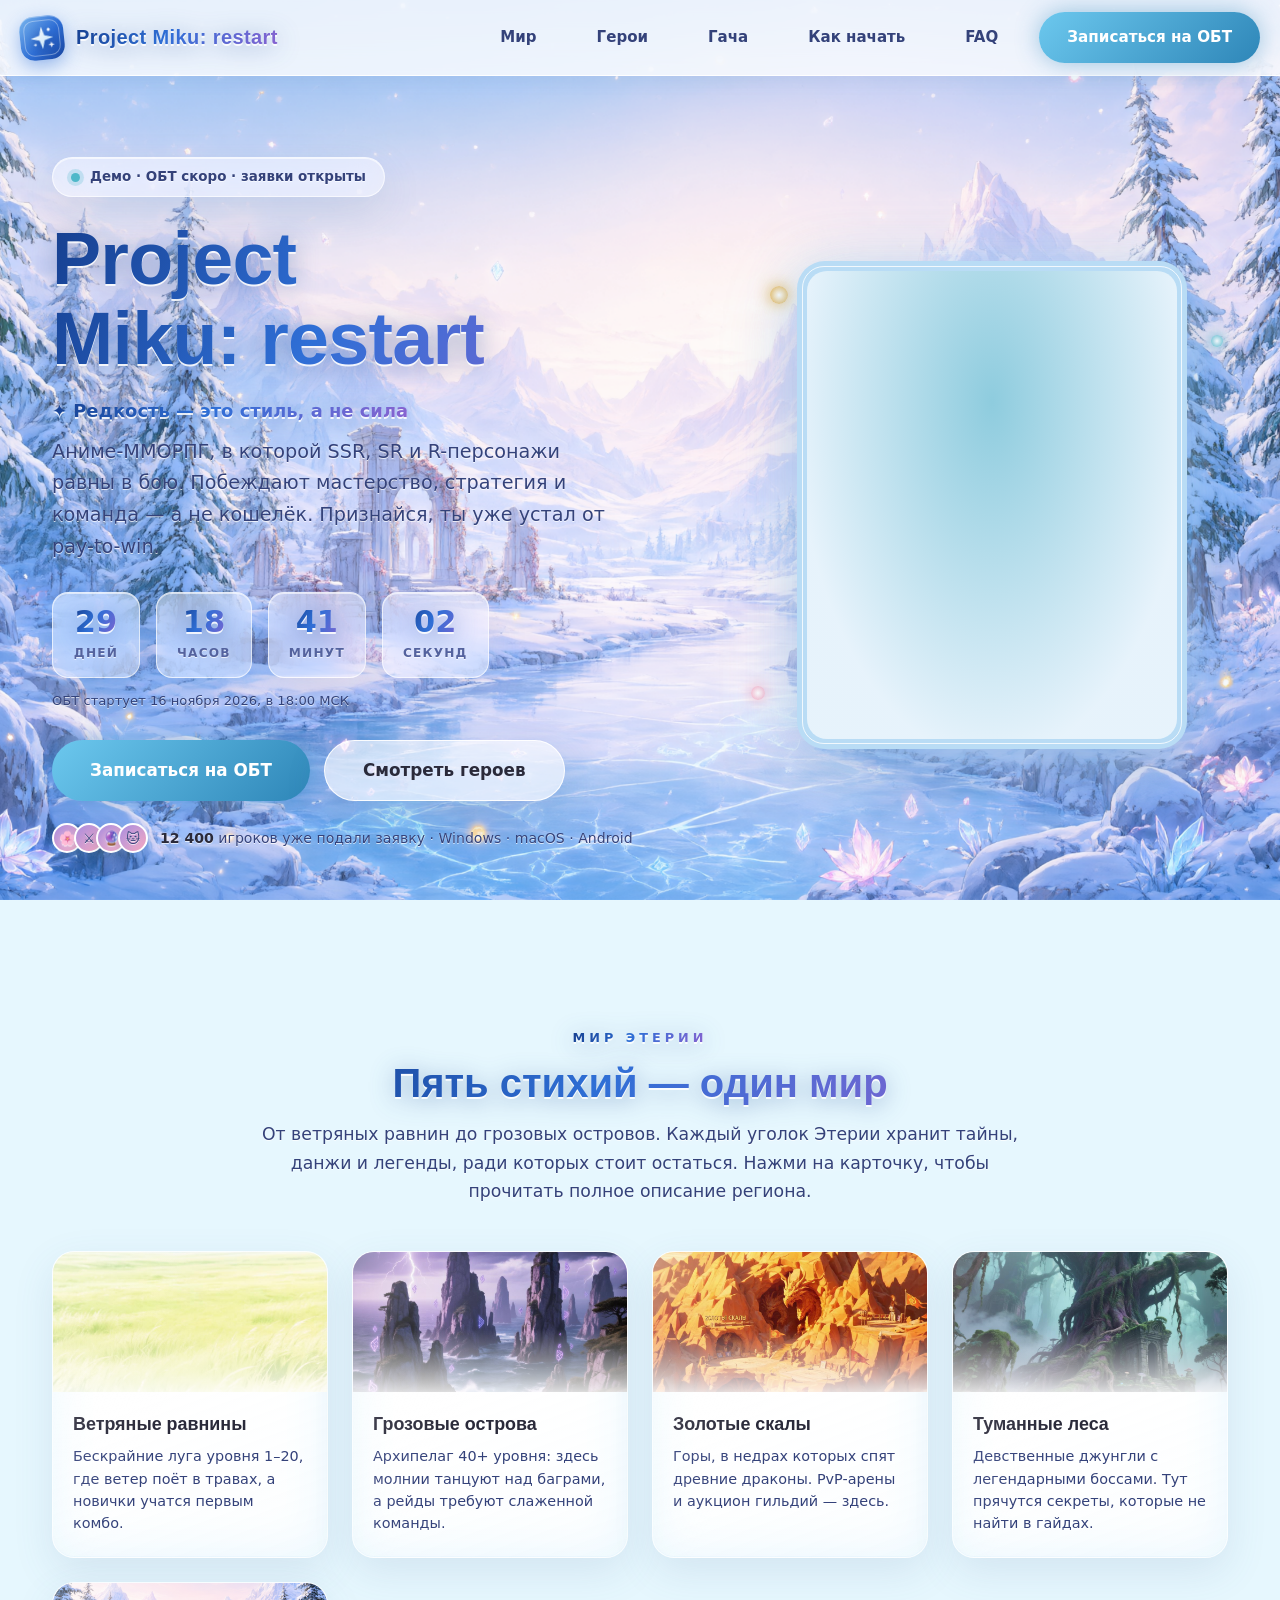
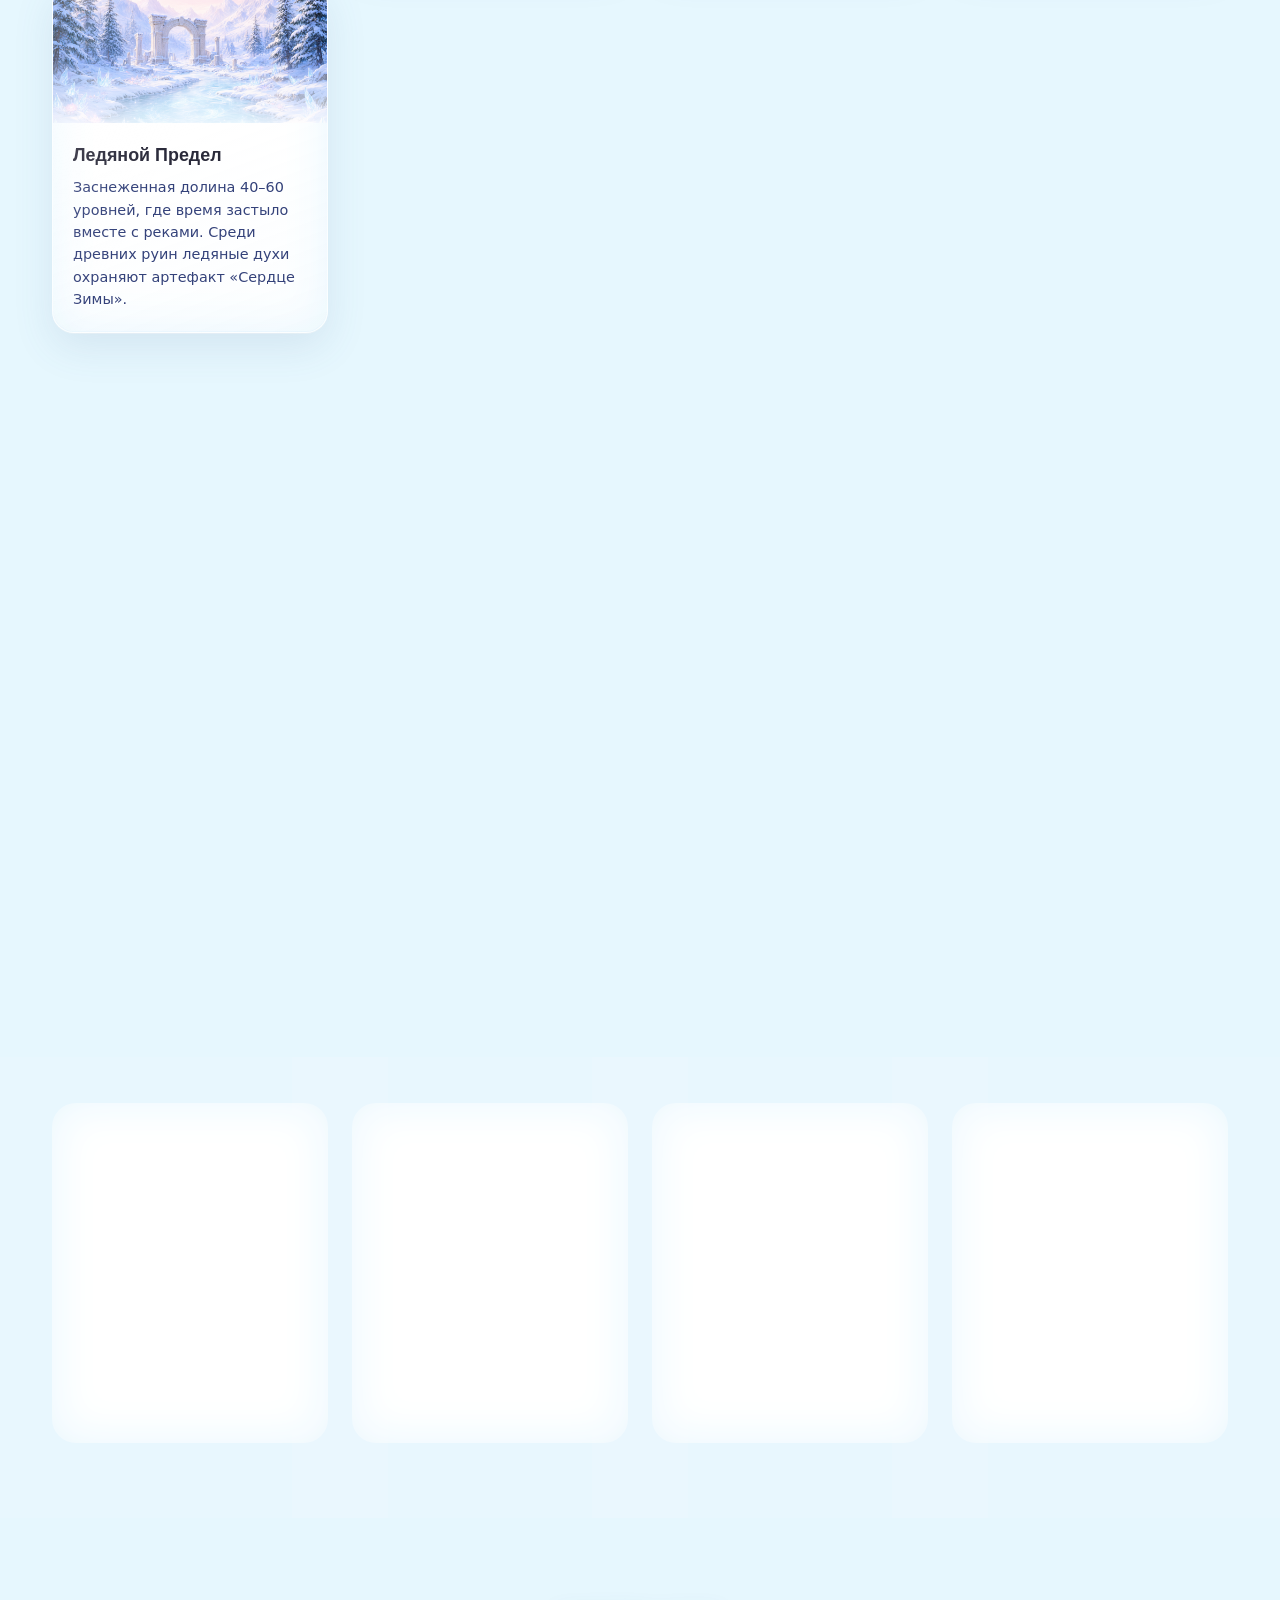
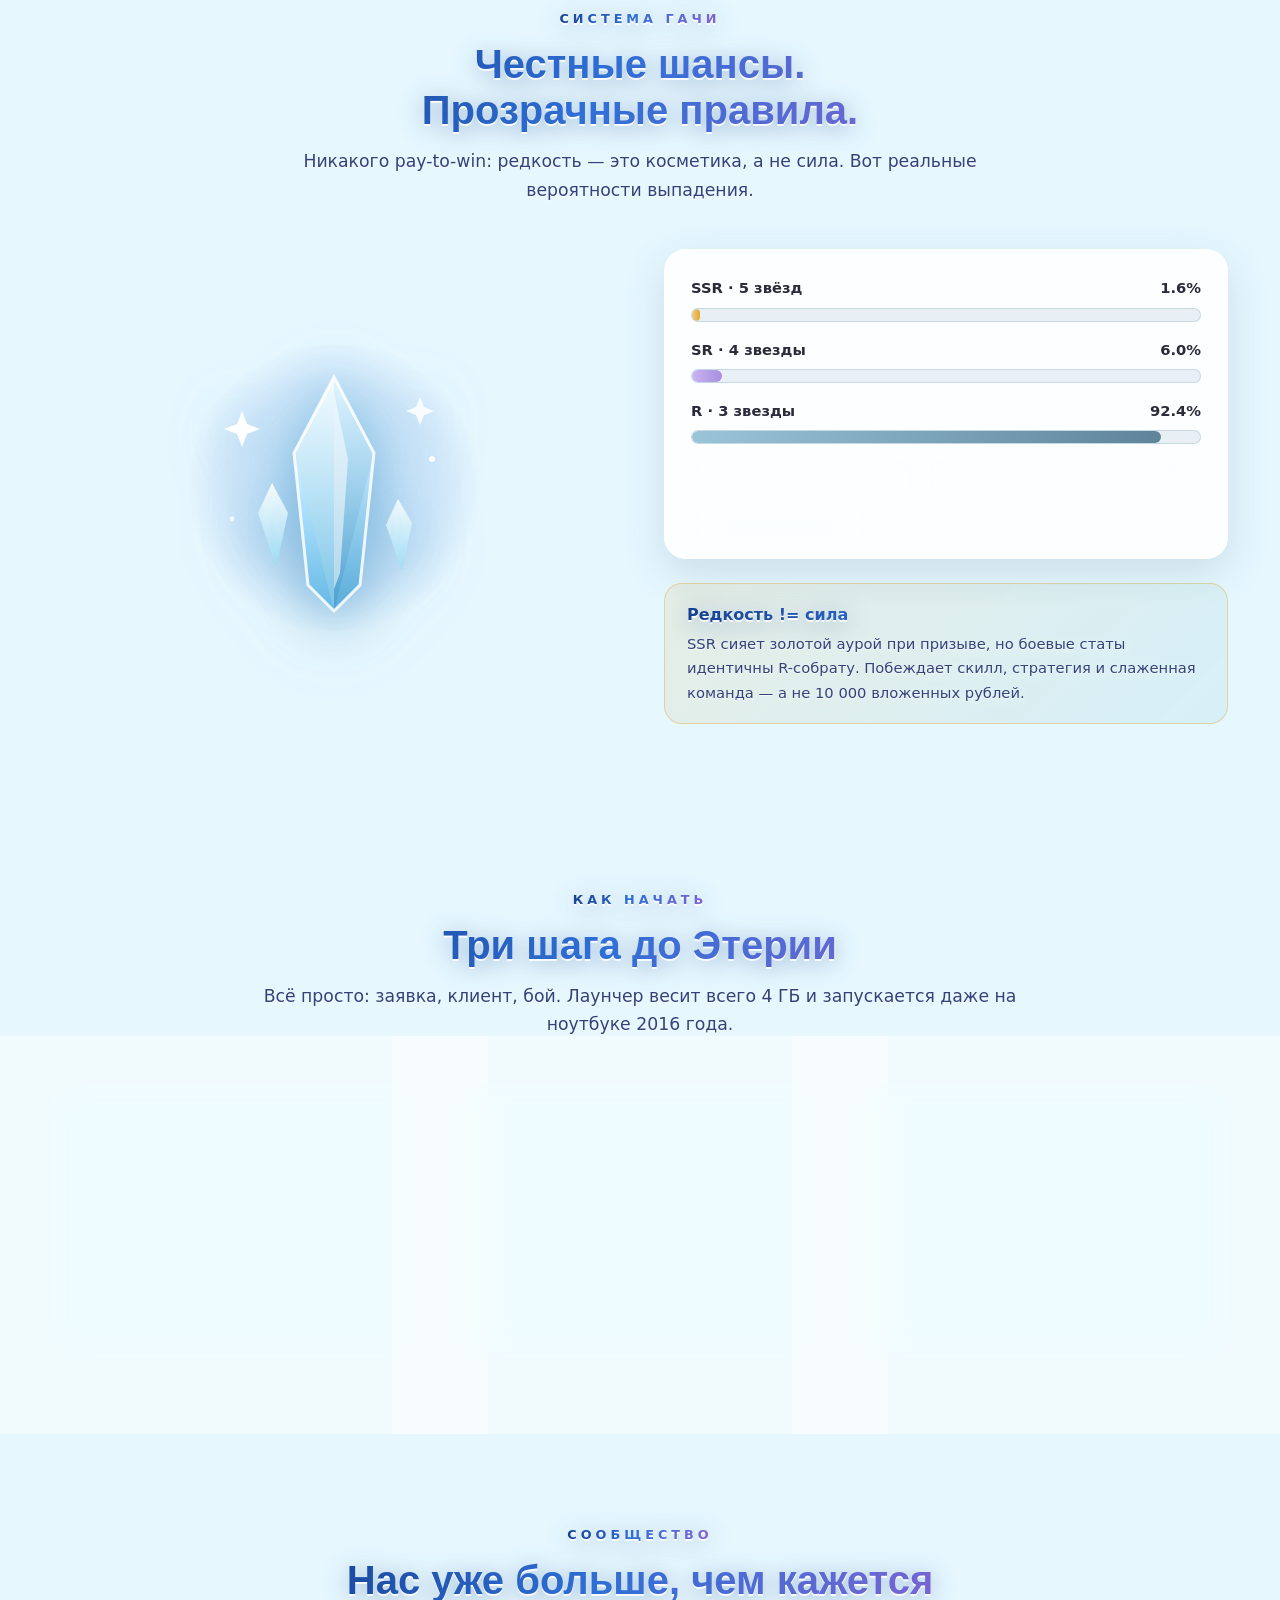
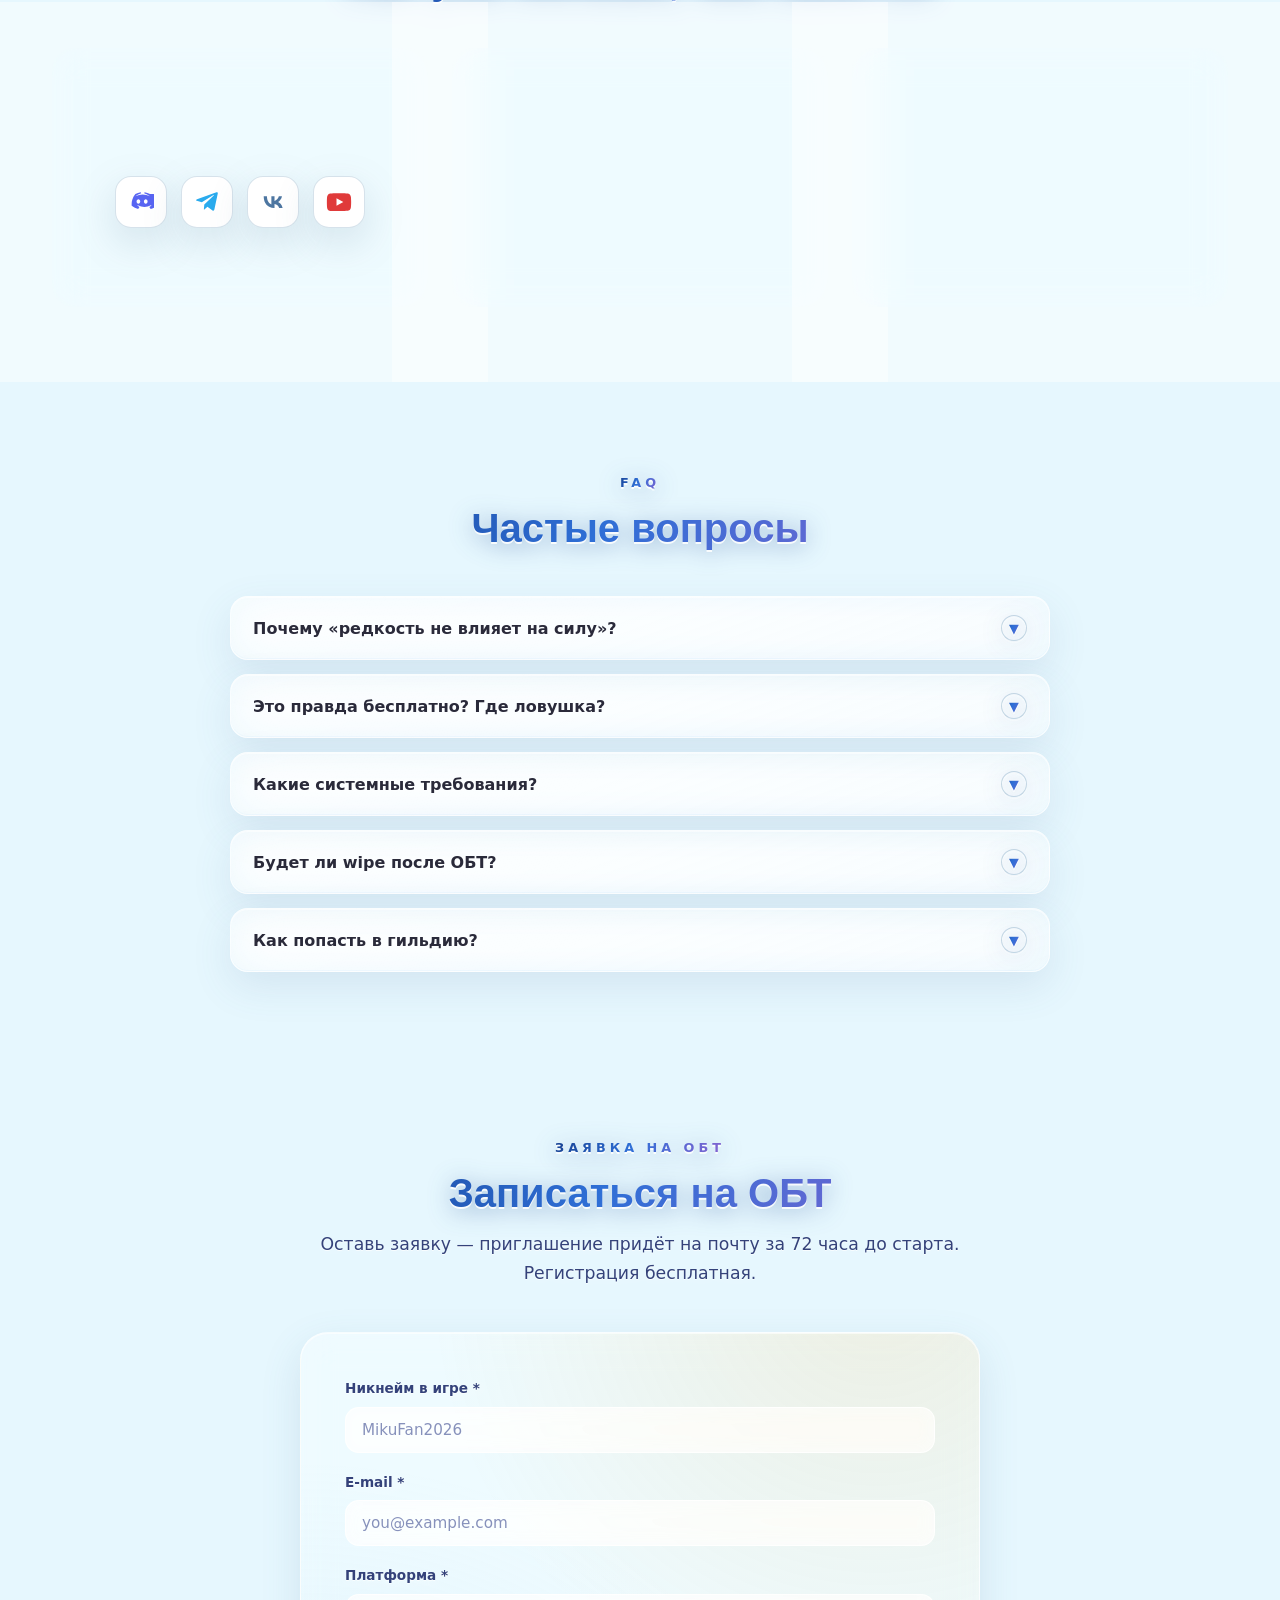
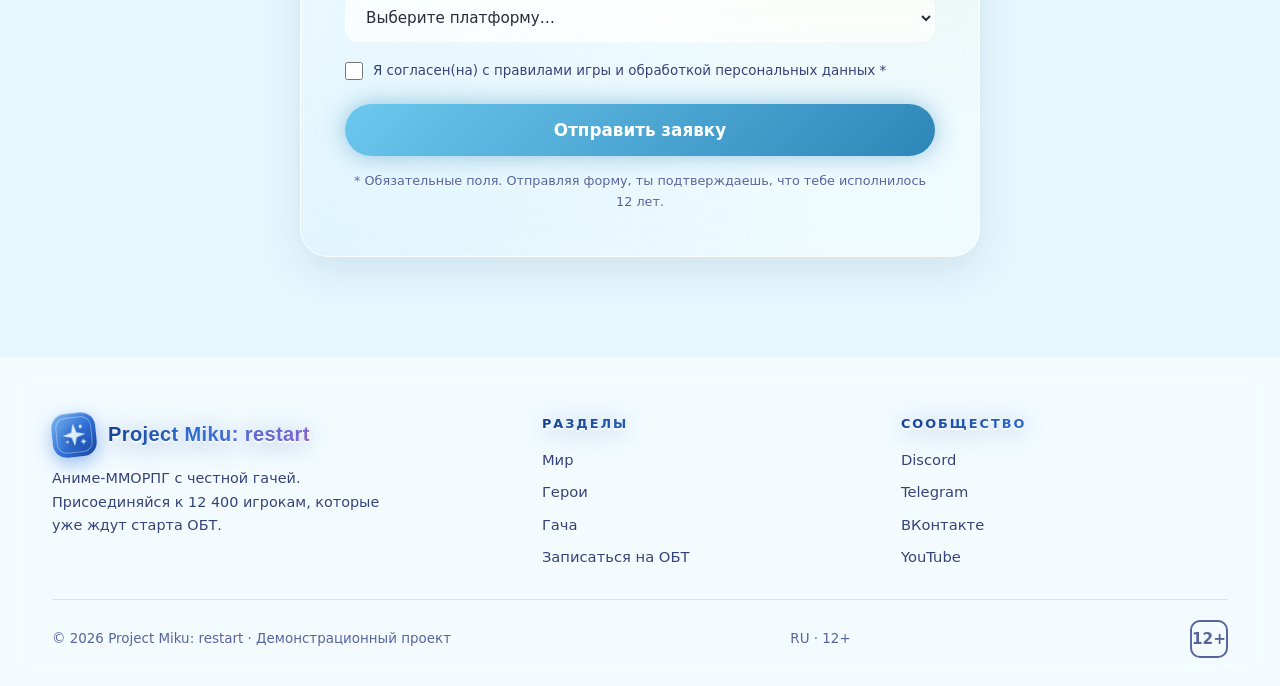
==== commit 4e1d6317: "Update index.html" ====
--- a/index.html
+++ b/index.html
@@ -7,7 +7,7 @@
 <meta name="theme-color" content="#8fd0f0">
 <meta property="og:type" content="website">
 <meta property="og:site_name" content="Project Miku: restart">
-<meta property="og:title" content="Project Miku: restart — аниме-ММОРПГ с честной гачей">
+<meta property="og:title" content="Project Miku: restart — аниме-ММОРПГ с честной гачей (Обновлено через CI/CD)">
 <meta property="og:description" content="Аниме-ММОРПГ, где редкость персонажа — это визуальный стиль, а не сила. 12 400 игроков уже подали заявку на ОБТ.">
 <meta property="og:locale" content="ru_RU">
 <meta name="twitter:card" content="summary">
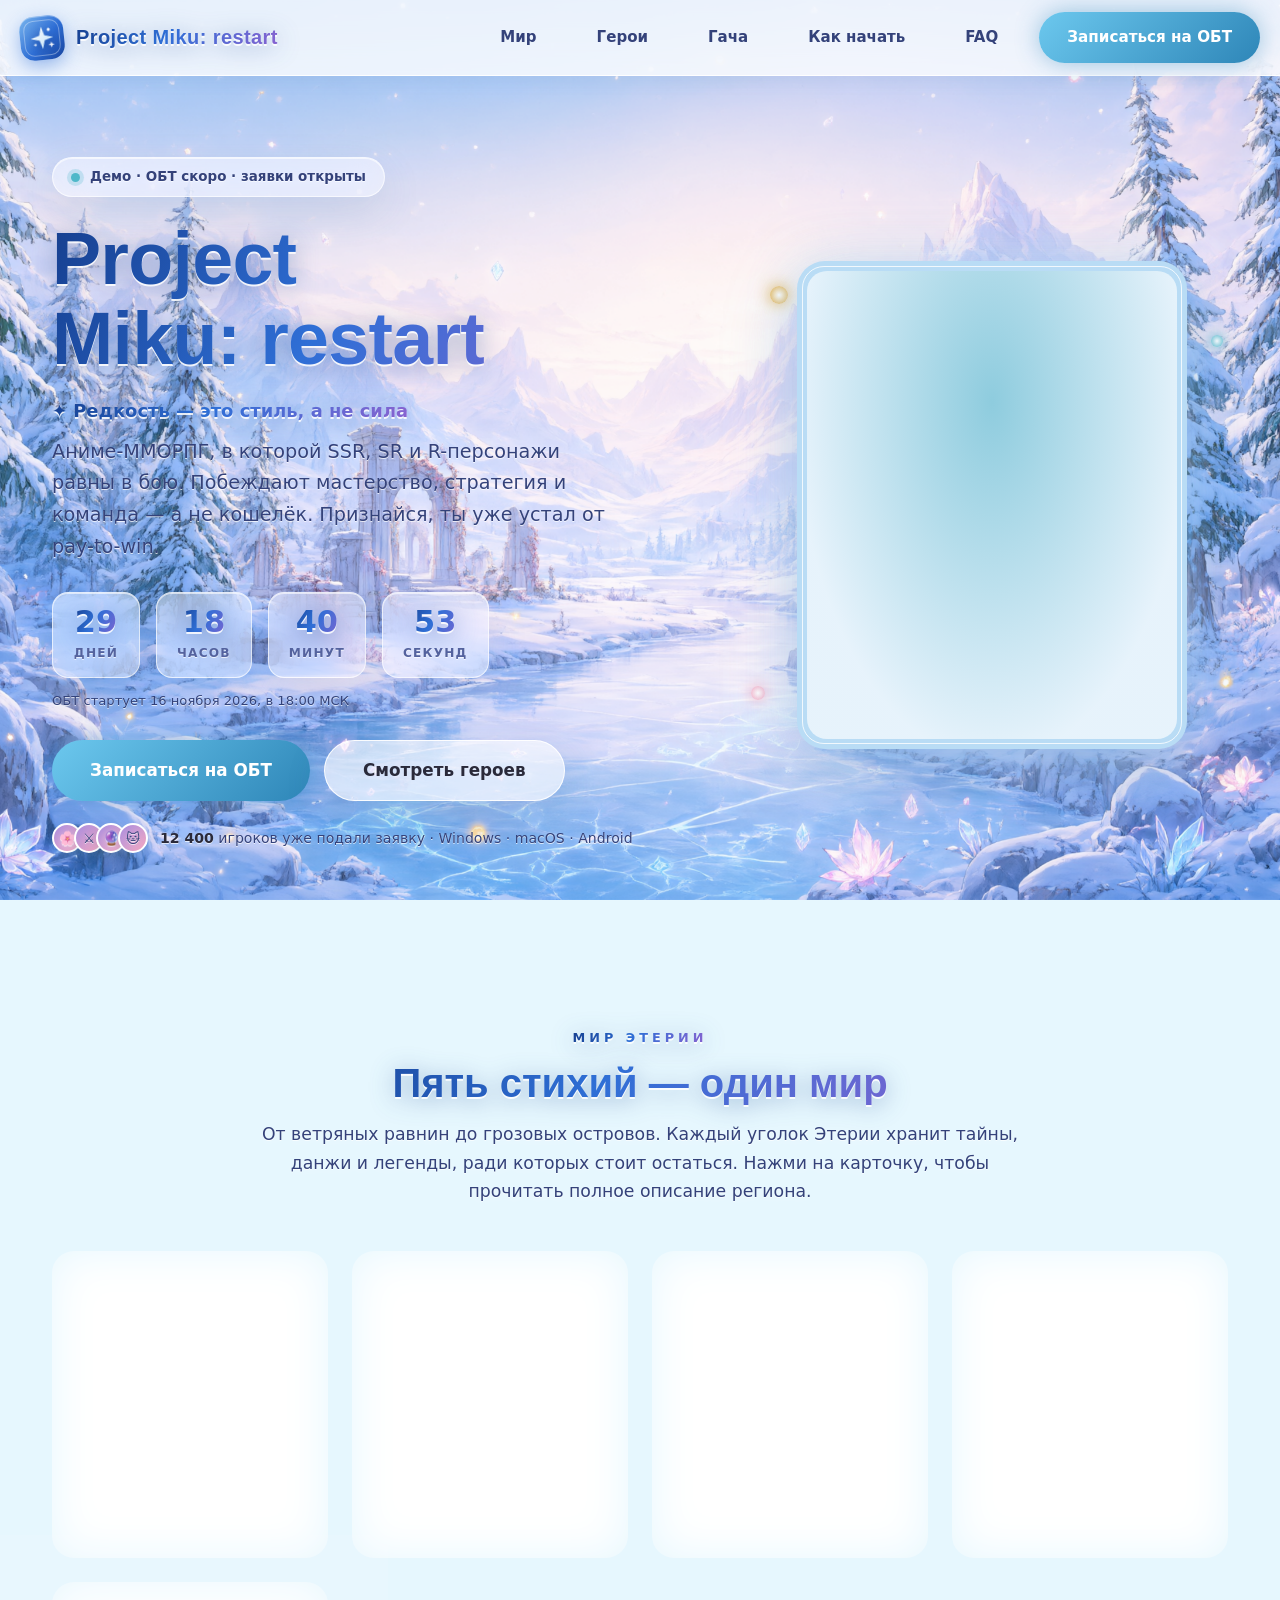
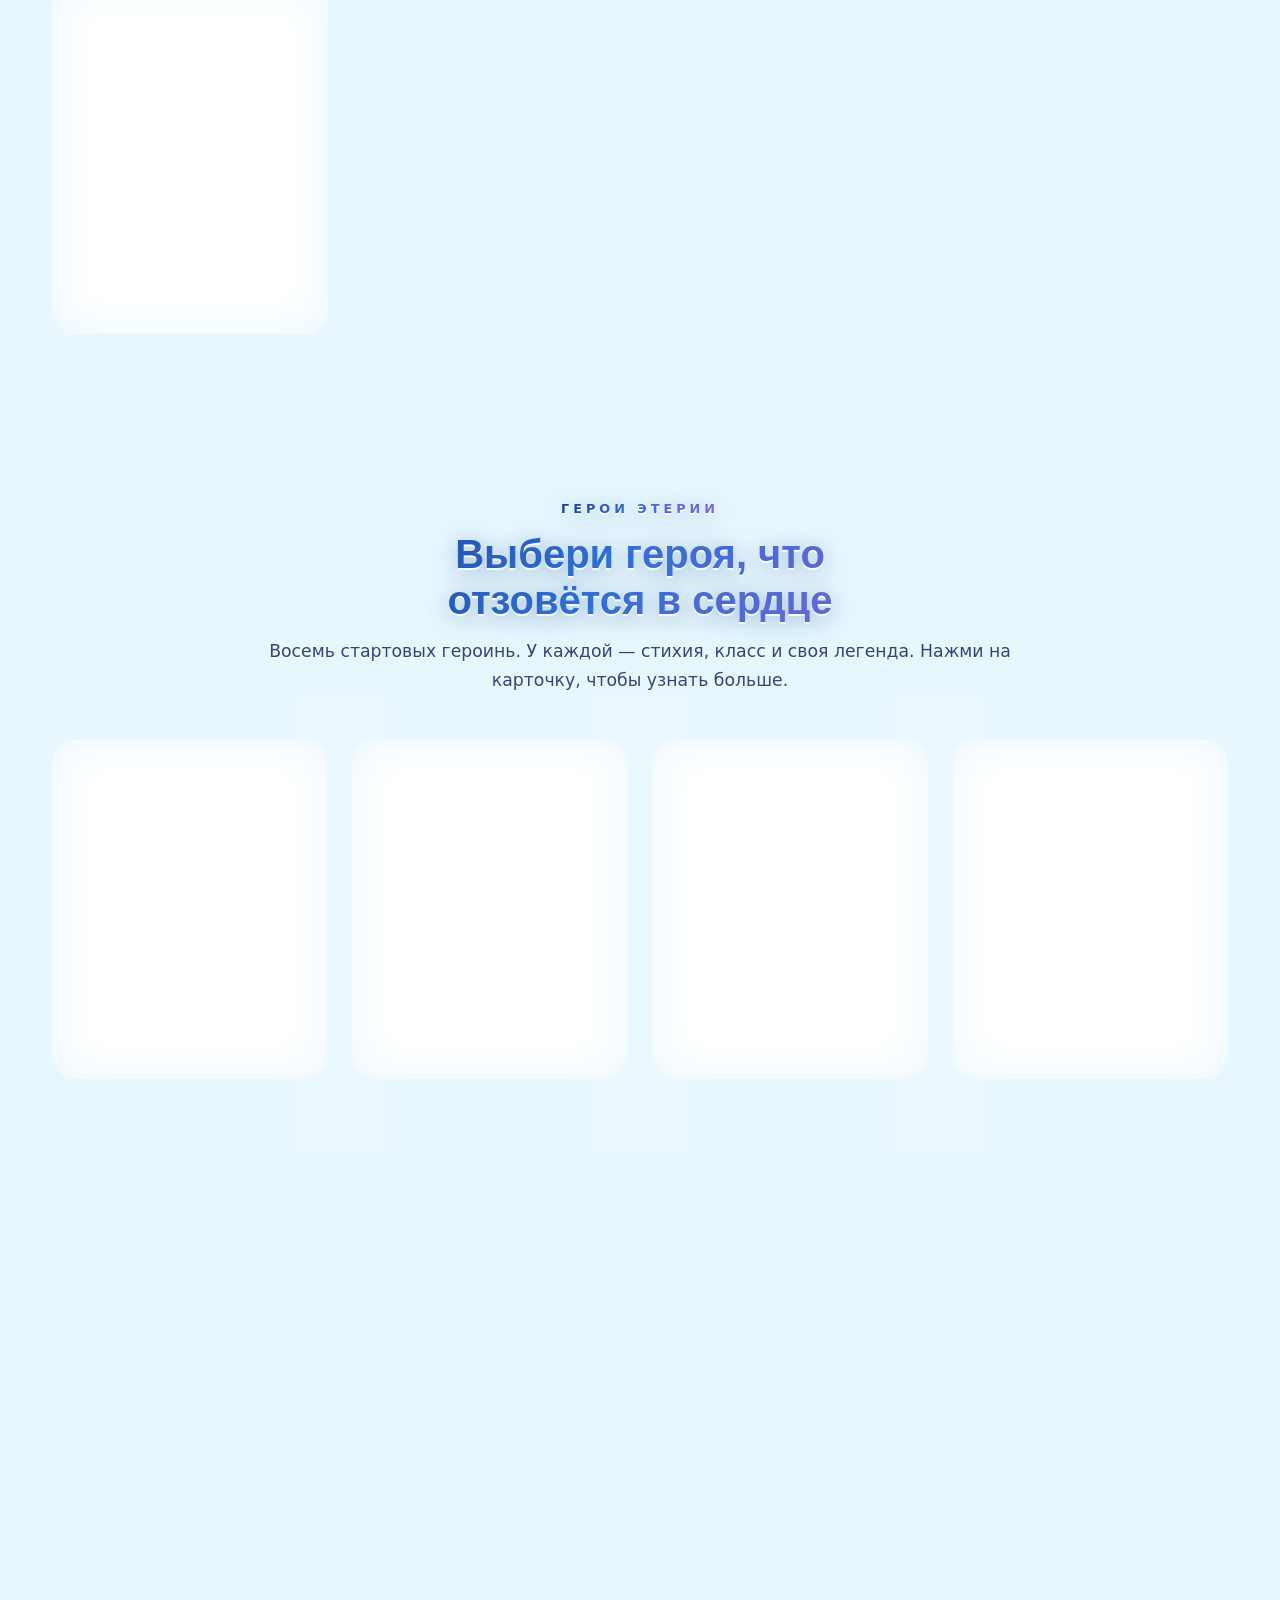
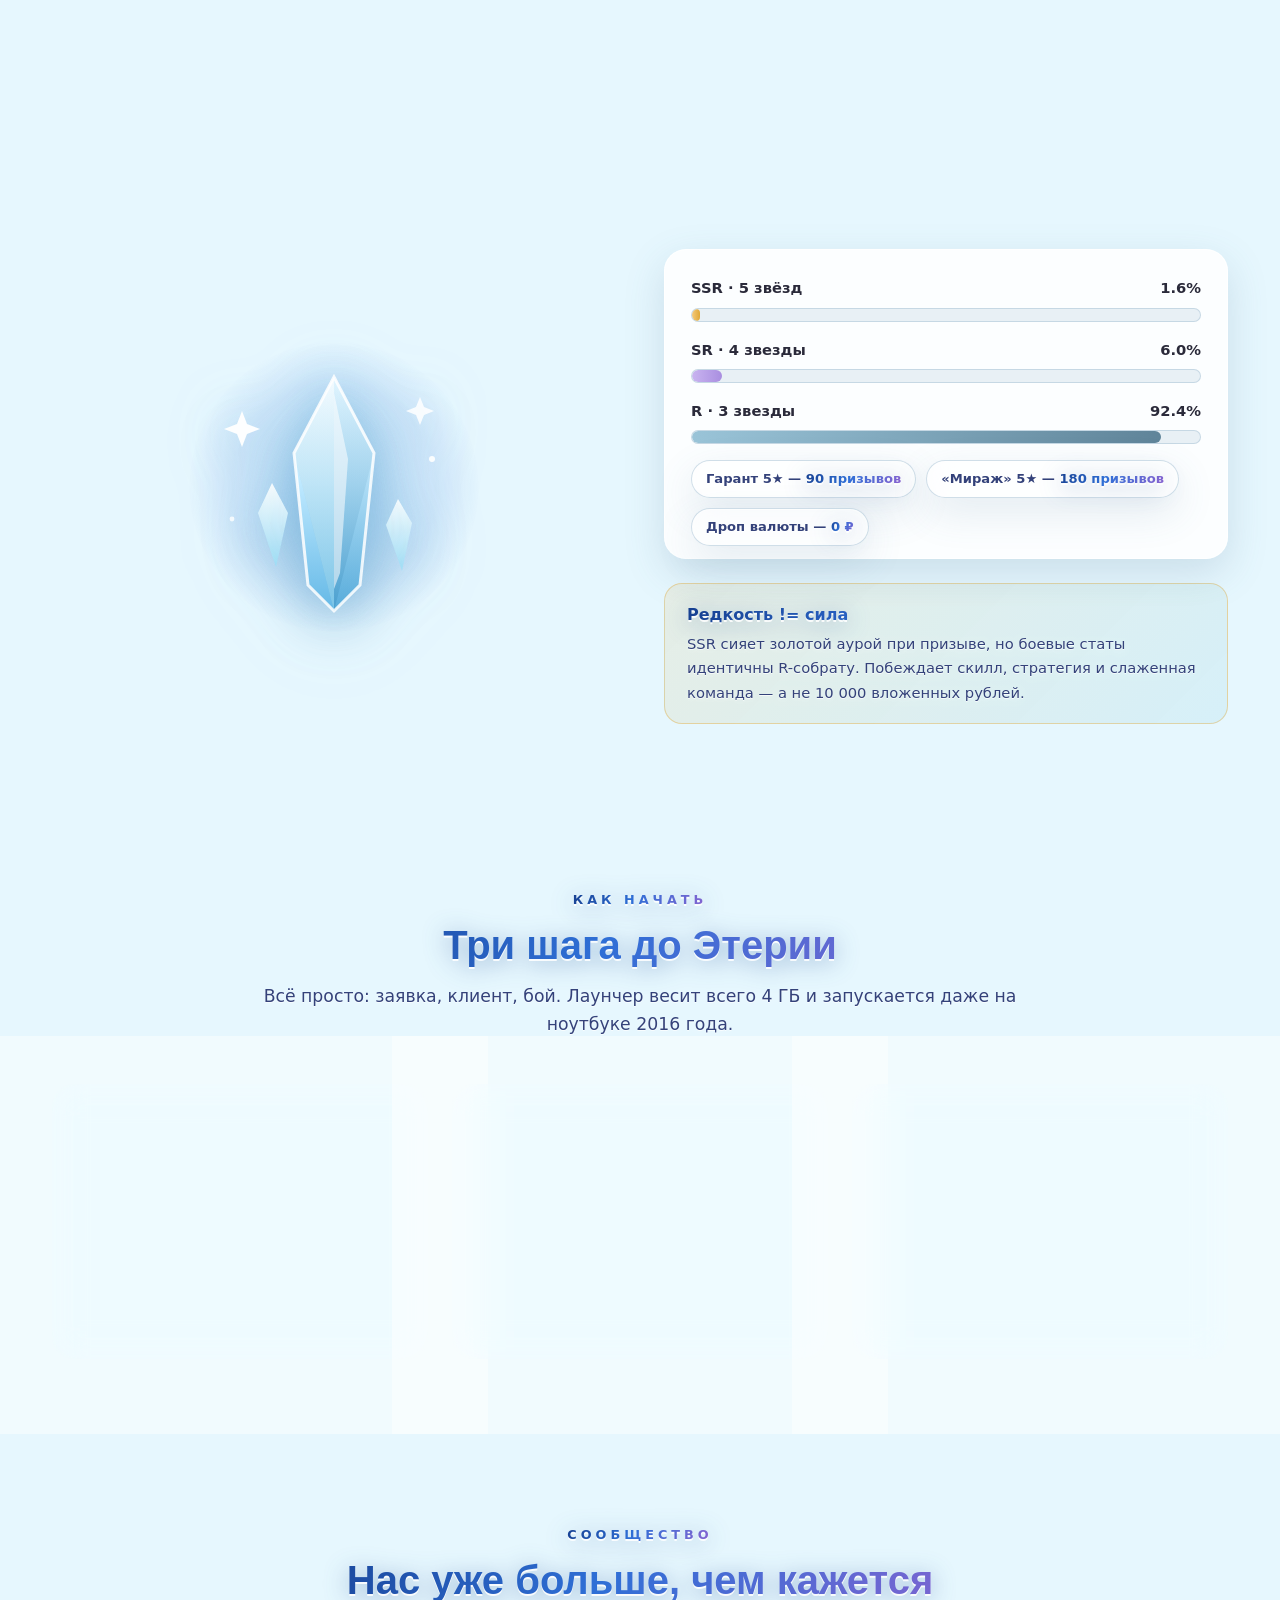
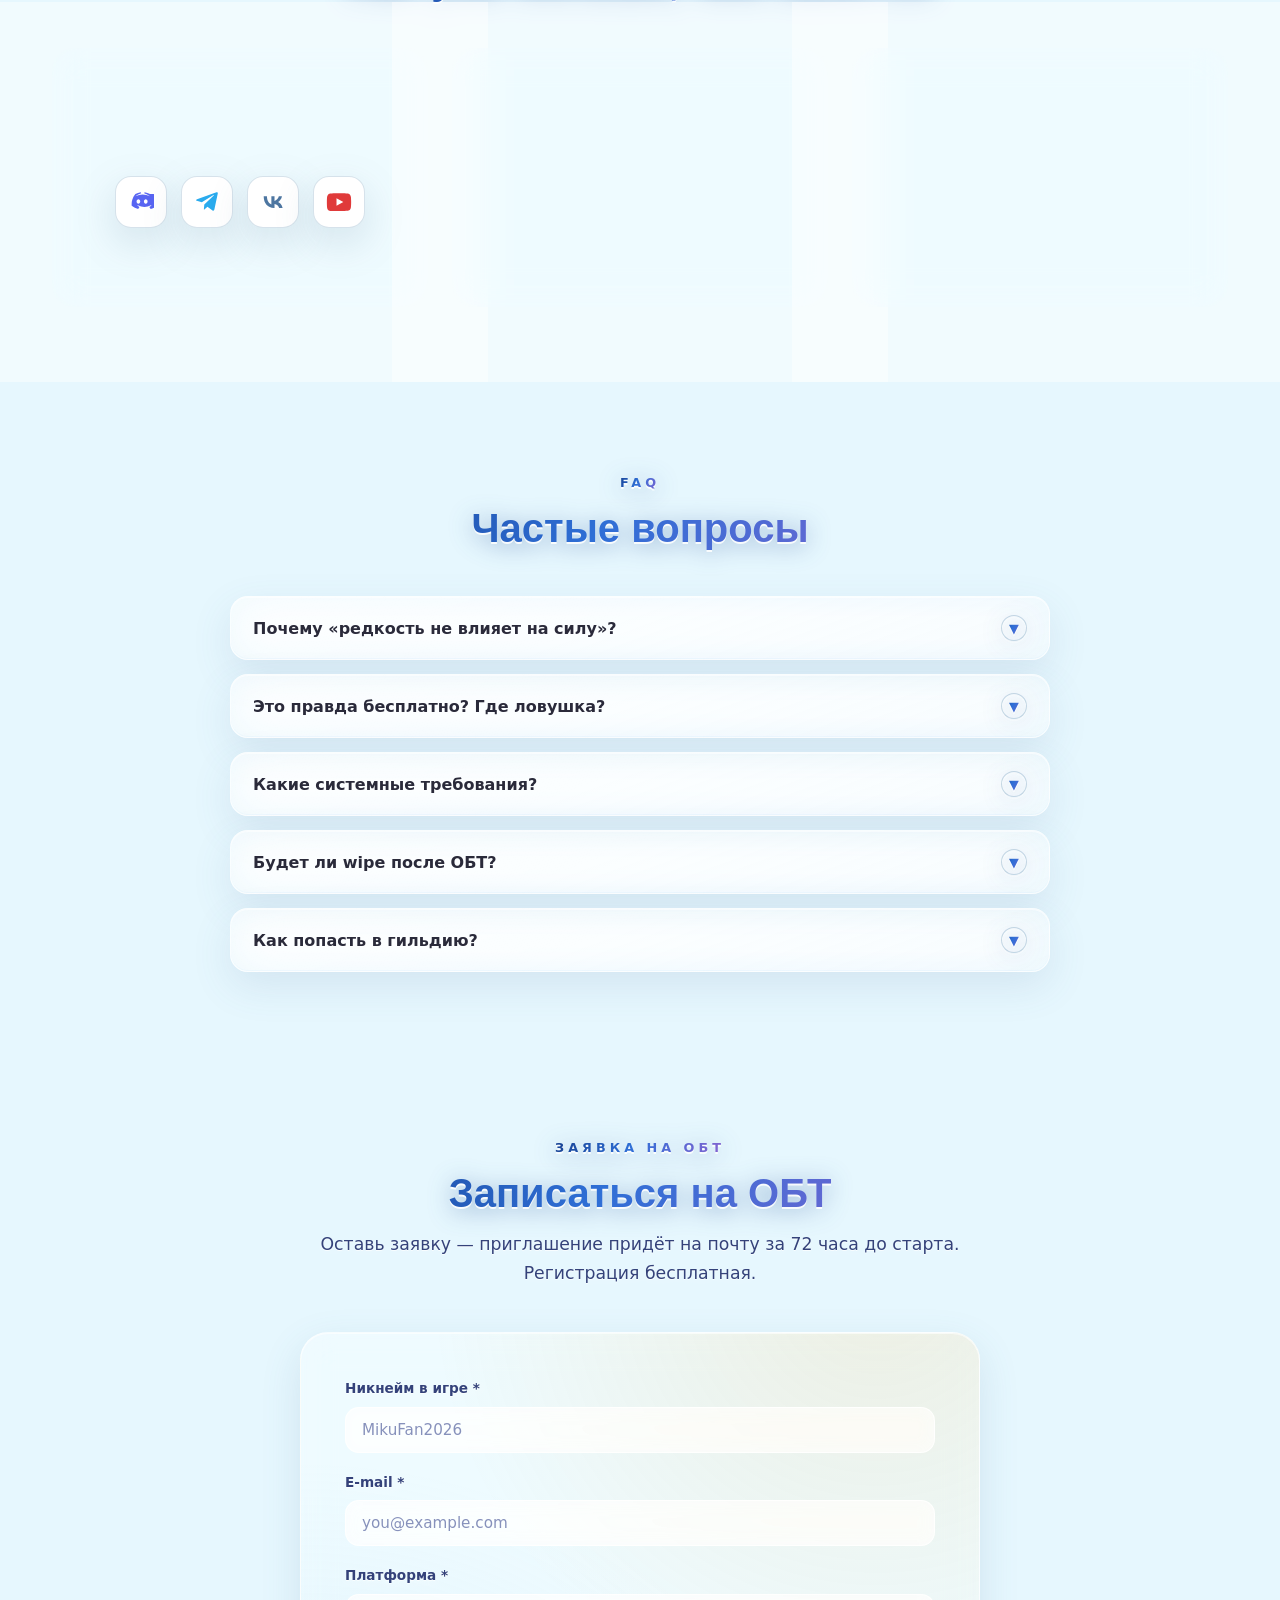
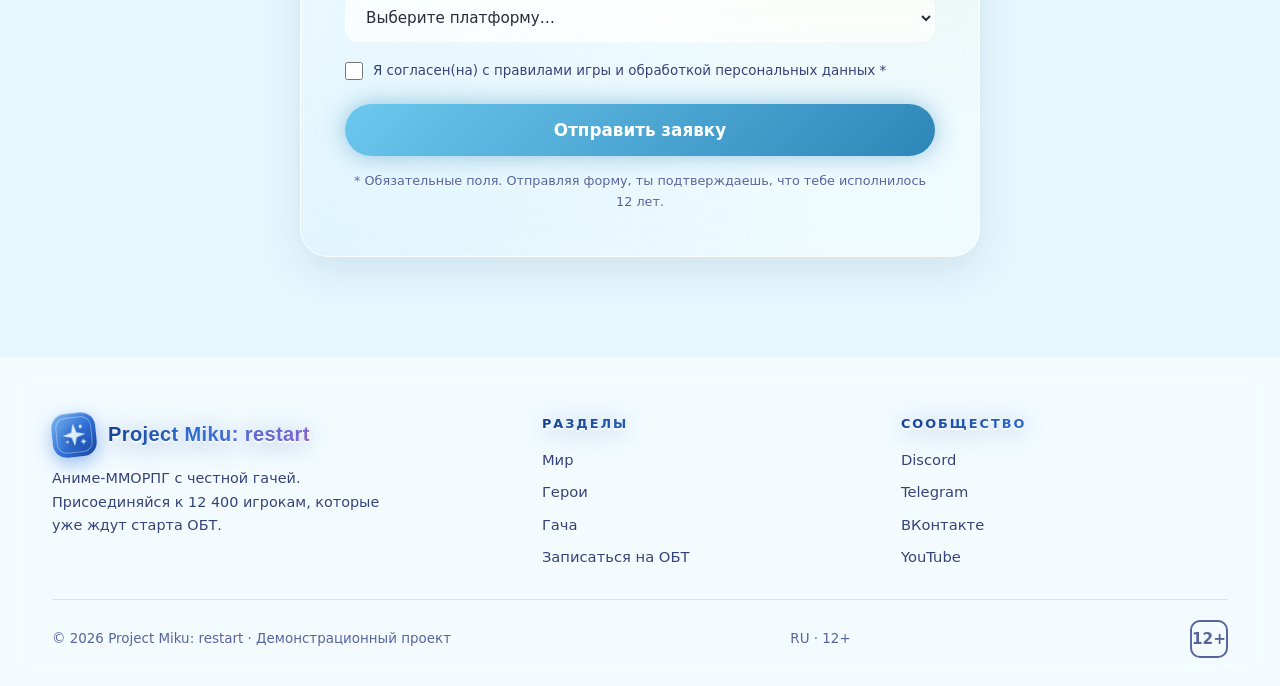
==== commit c0649e95: "Update index.html" ====
--- a/index.html
+++ b/index.html
@@ -6,8 +6,8 @@
 <meta name="description" content="Project Miku: restart — аниме-ММОРПГ с честной гачей. Редкость не влияет на силу: SSR, SR и R равны в бою. ОБТ уже скоро, отправляй заявку.">
 <meta name="theme-color" content="#8fd0f0">
 <meta property="og:type" content="website">
-<meta property="og:site_name" content="Project Miku: restart">
-<meta property="og:title" content="Project Miku: restart — аниме-ММОРПГ с честной гачей (Обновлено через CI/CD)">
+<meta property="og:site_name" content="Project Miku: restart (Обновлено через CI/CD)">
+<meta property="og:title" content="Project Miku: restart — аниме-ММОРПГ с честной гачей">
 <meta property="og:description" content="Аниме-ММОРПГ, где редкость персонажа — это визуальный стиль, а не сила. 12 400 игроков уже подали заявку на ОБТ.">
 <meta property="og:locale" content="ru_RU">
 <meta name="twitter:card" content="summary">
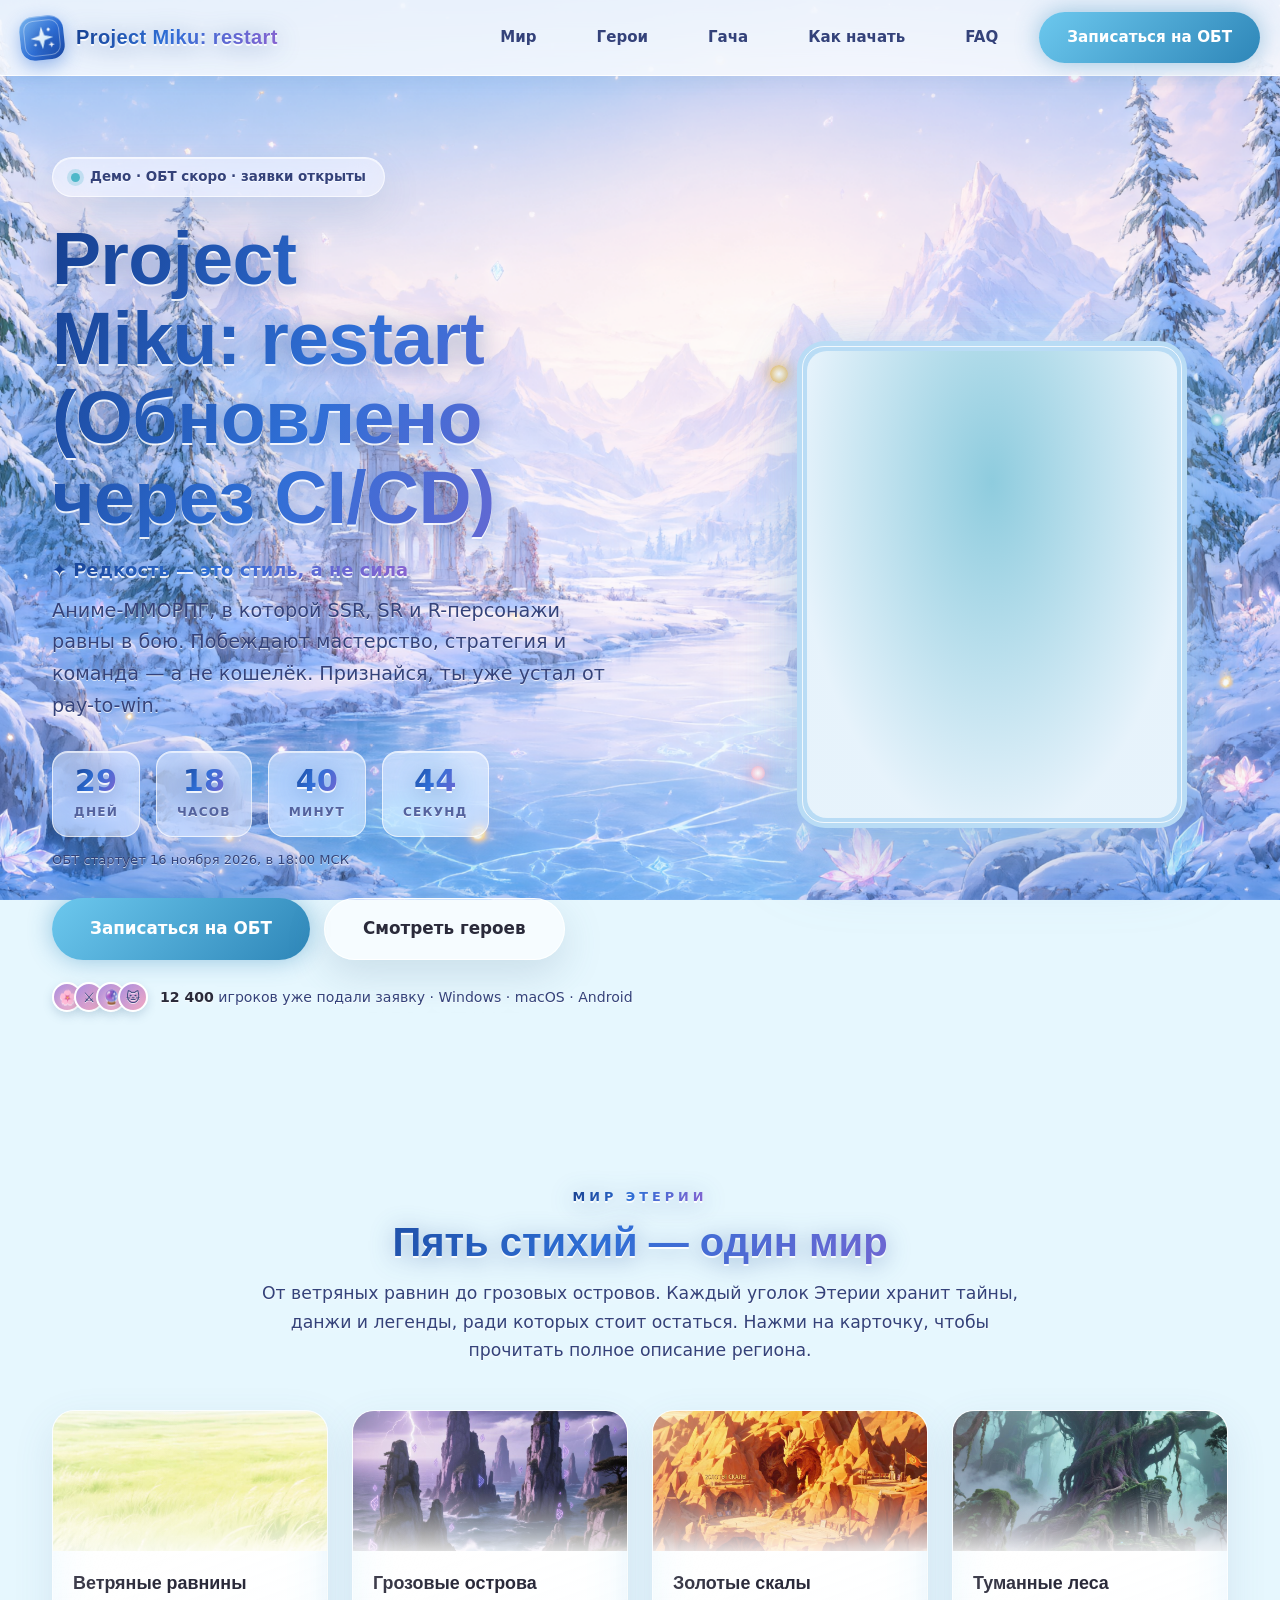
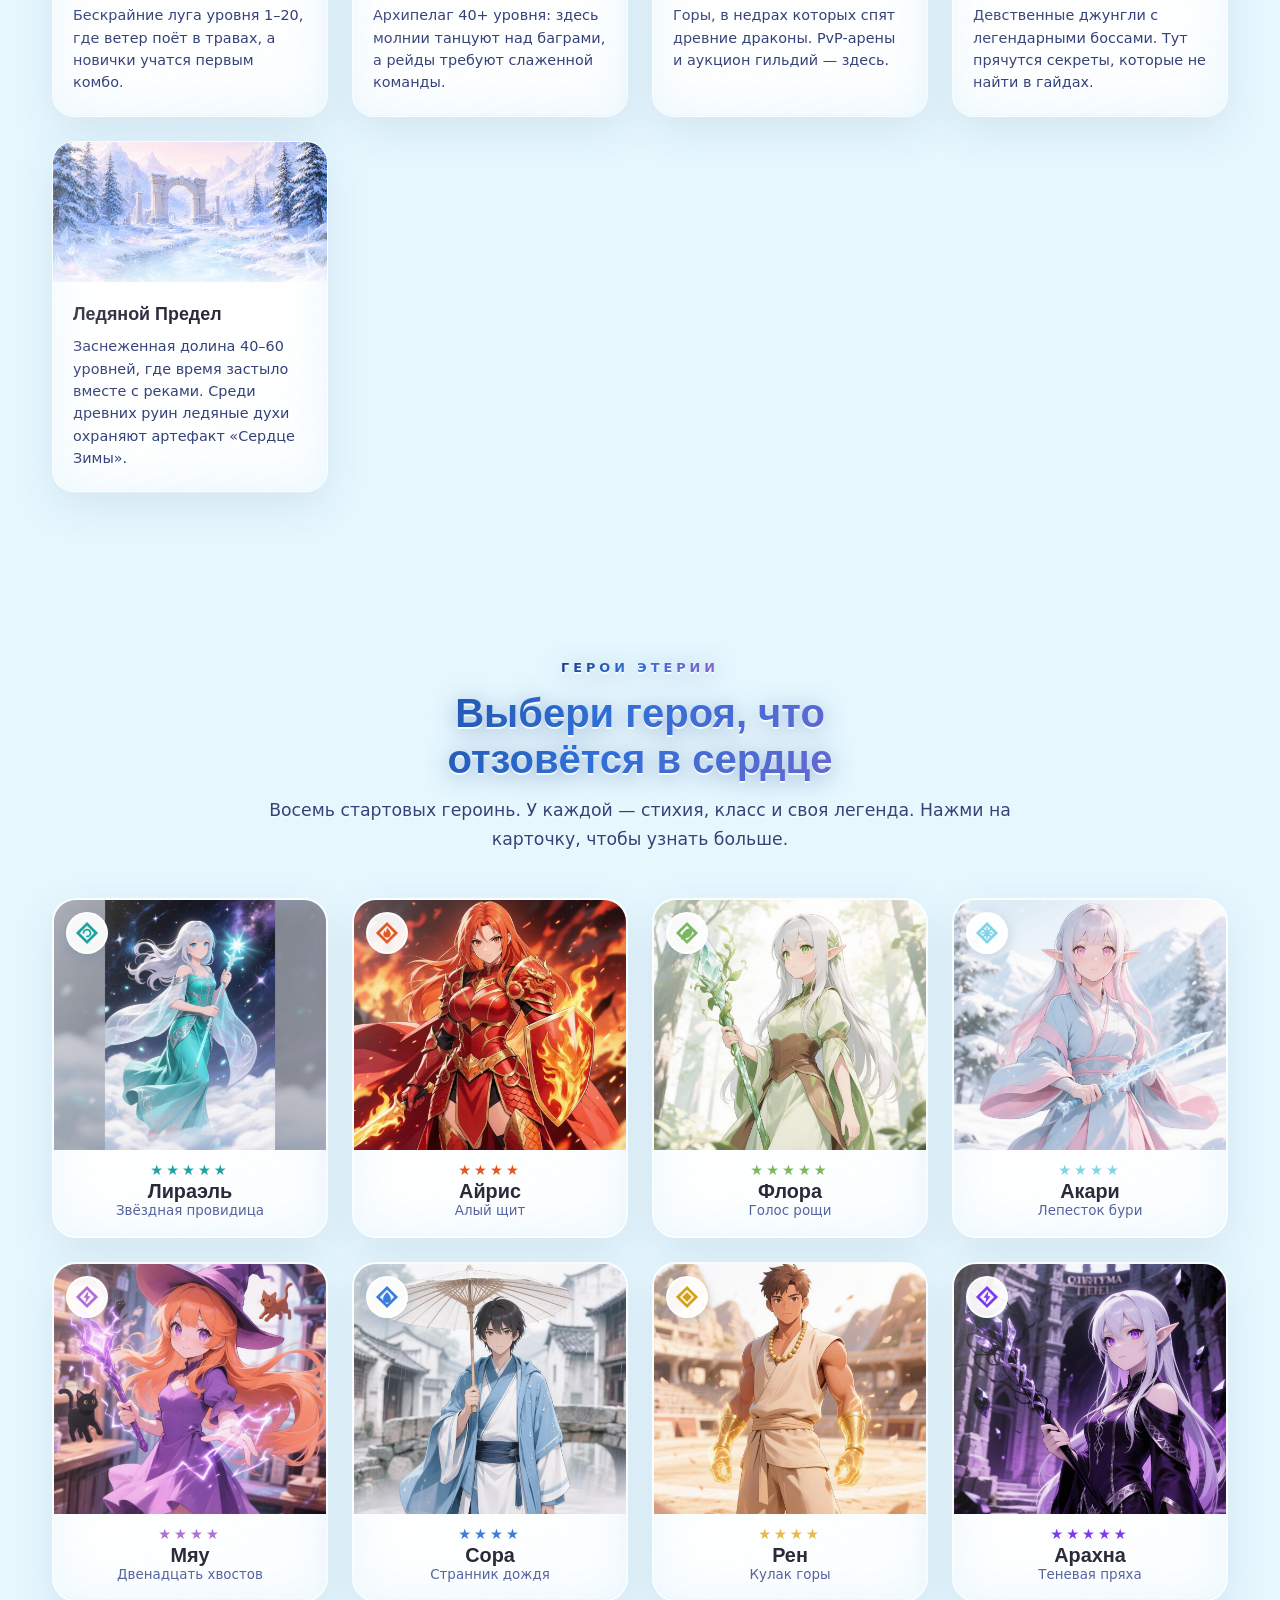
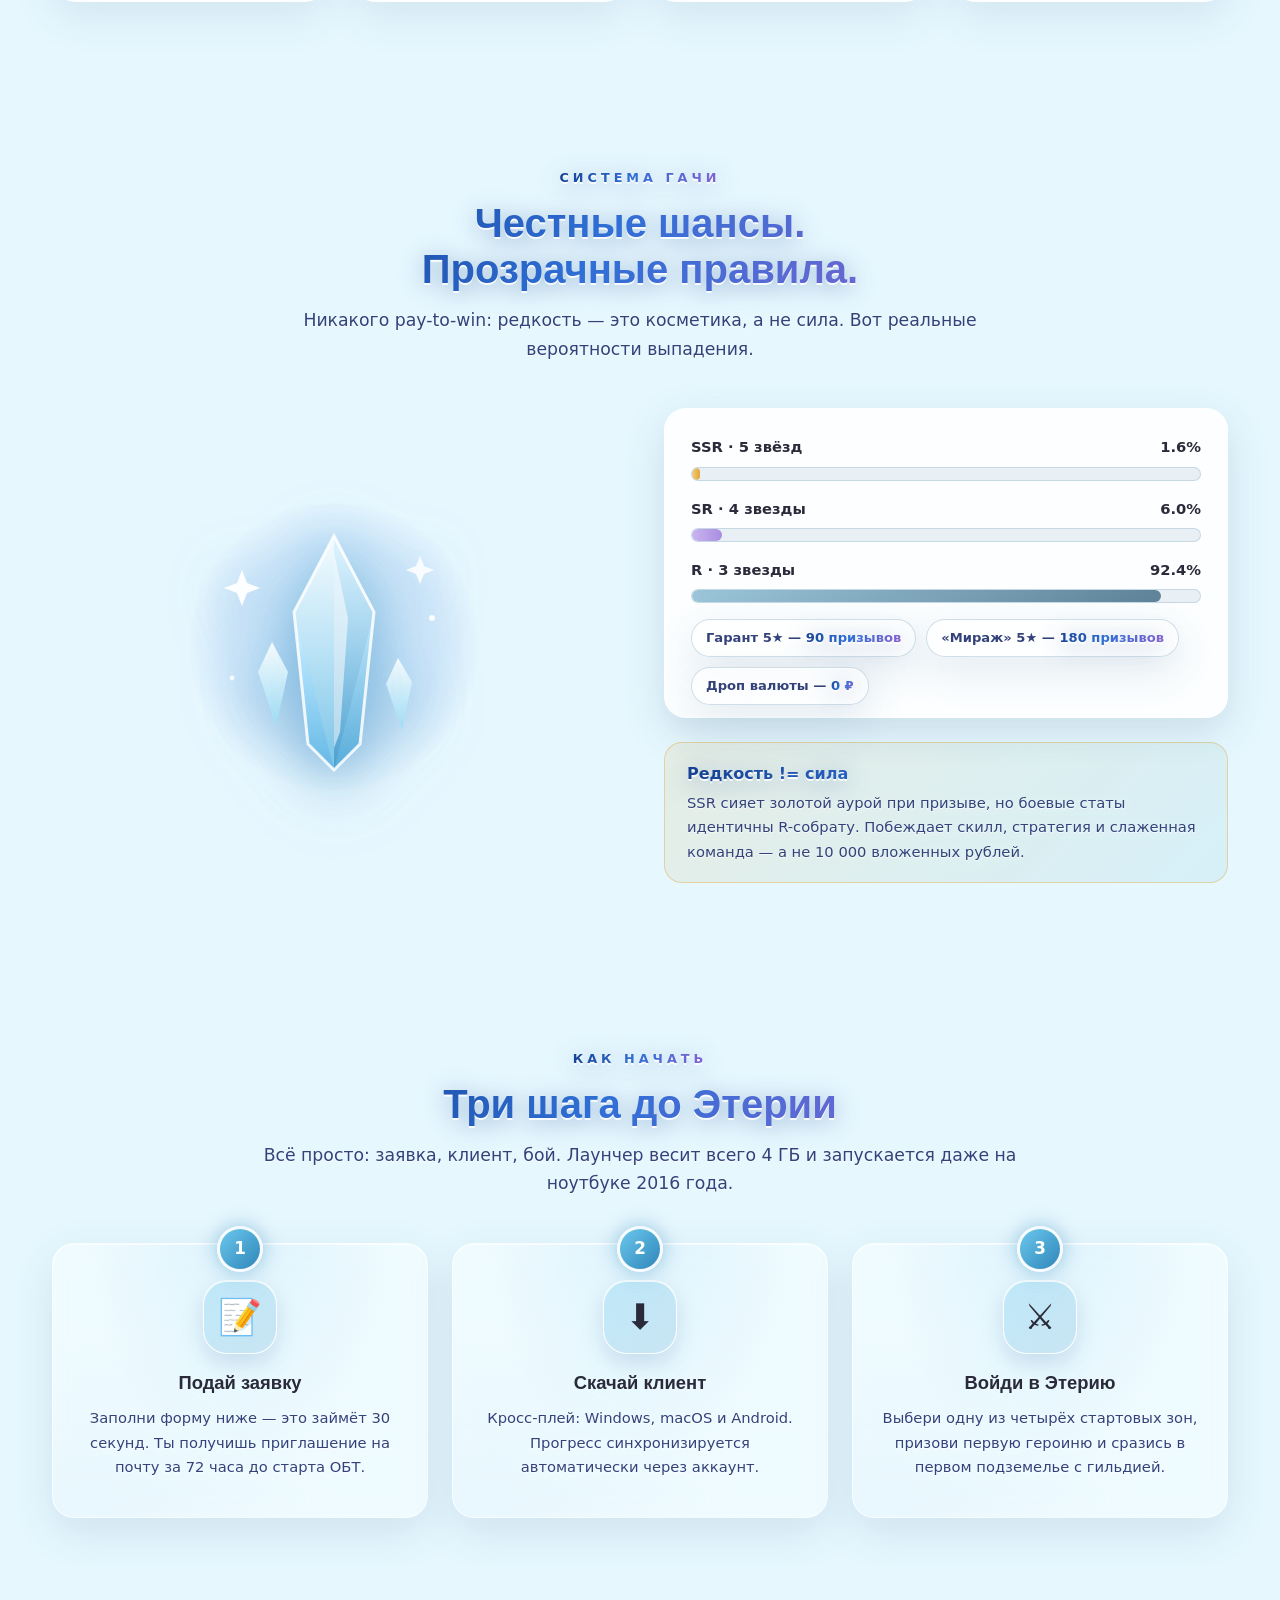
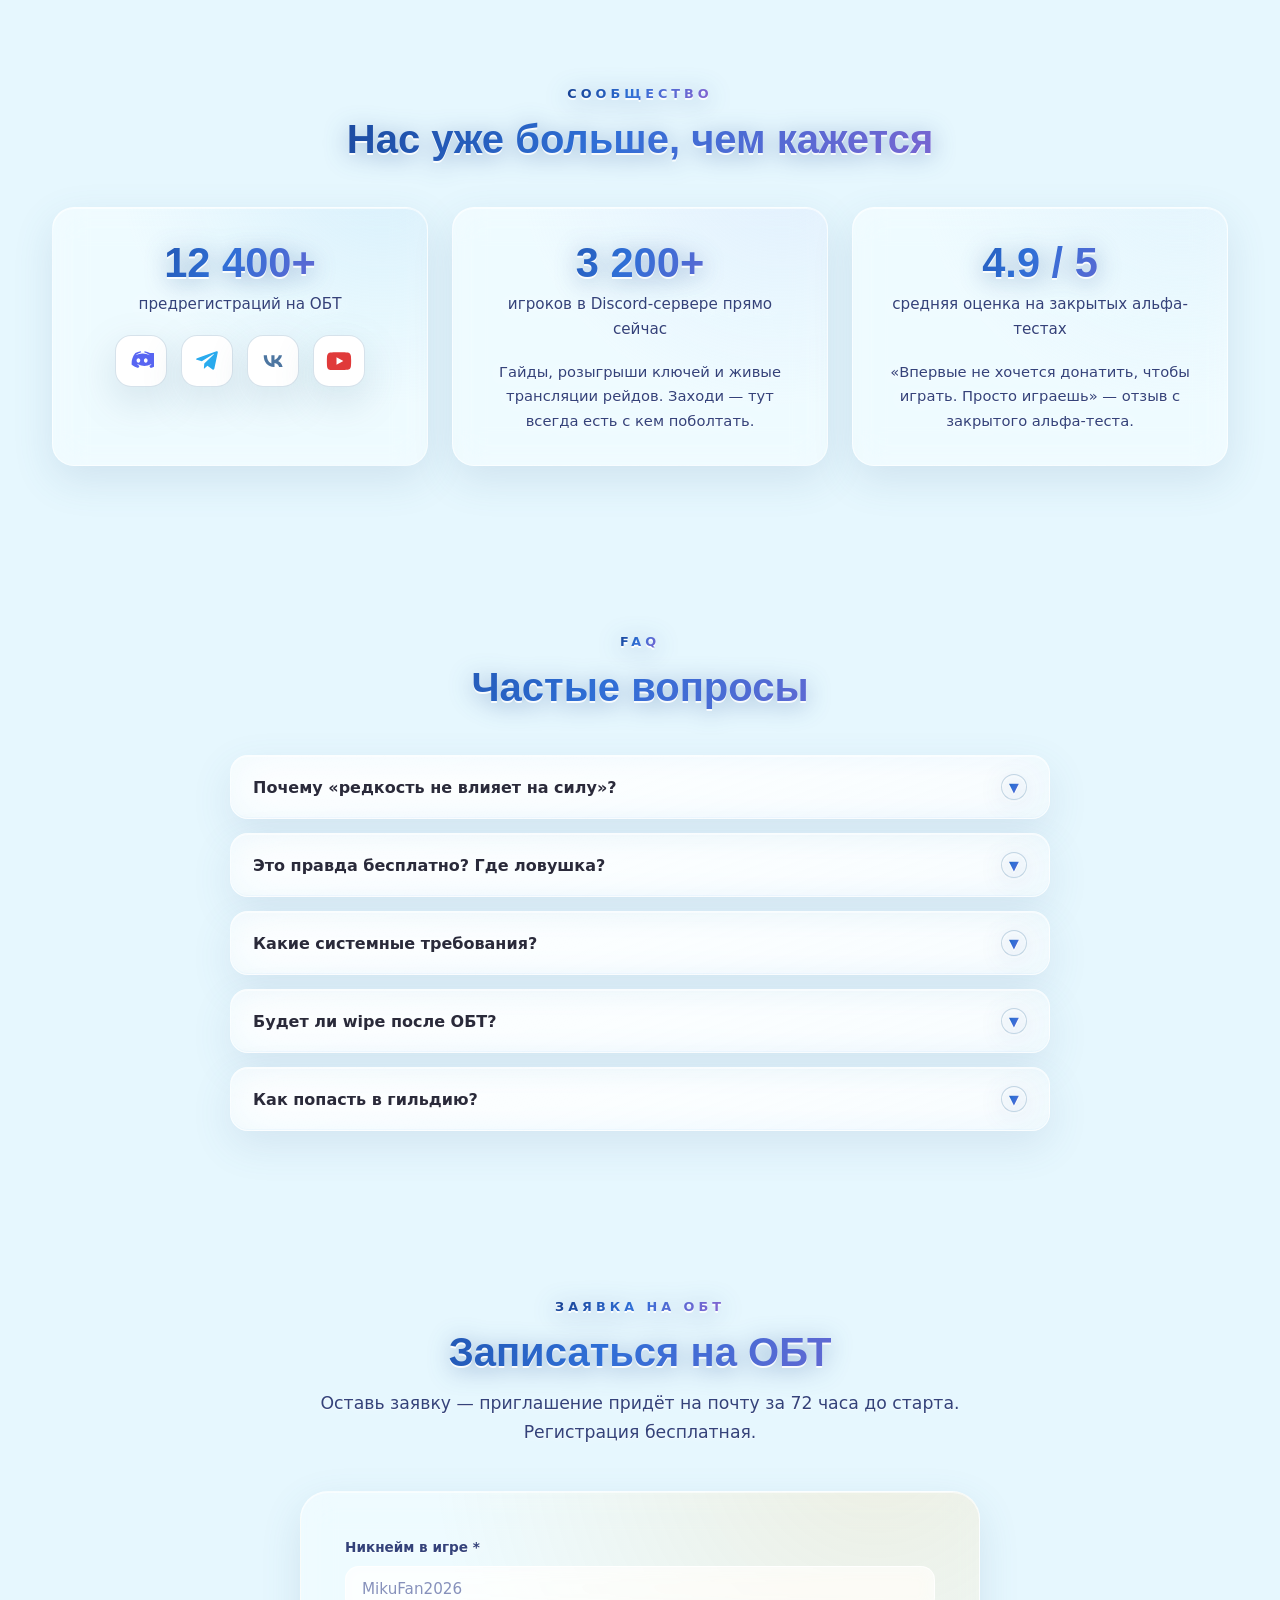
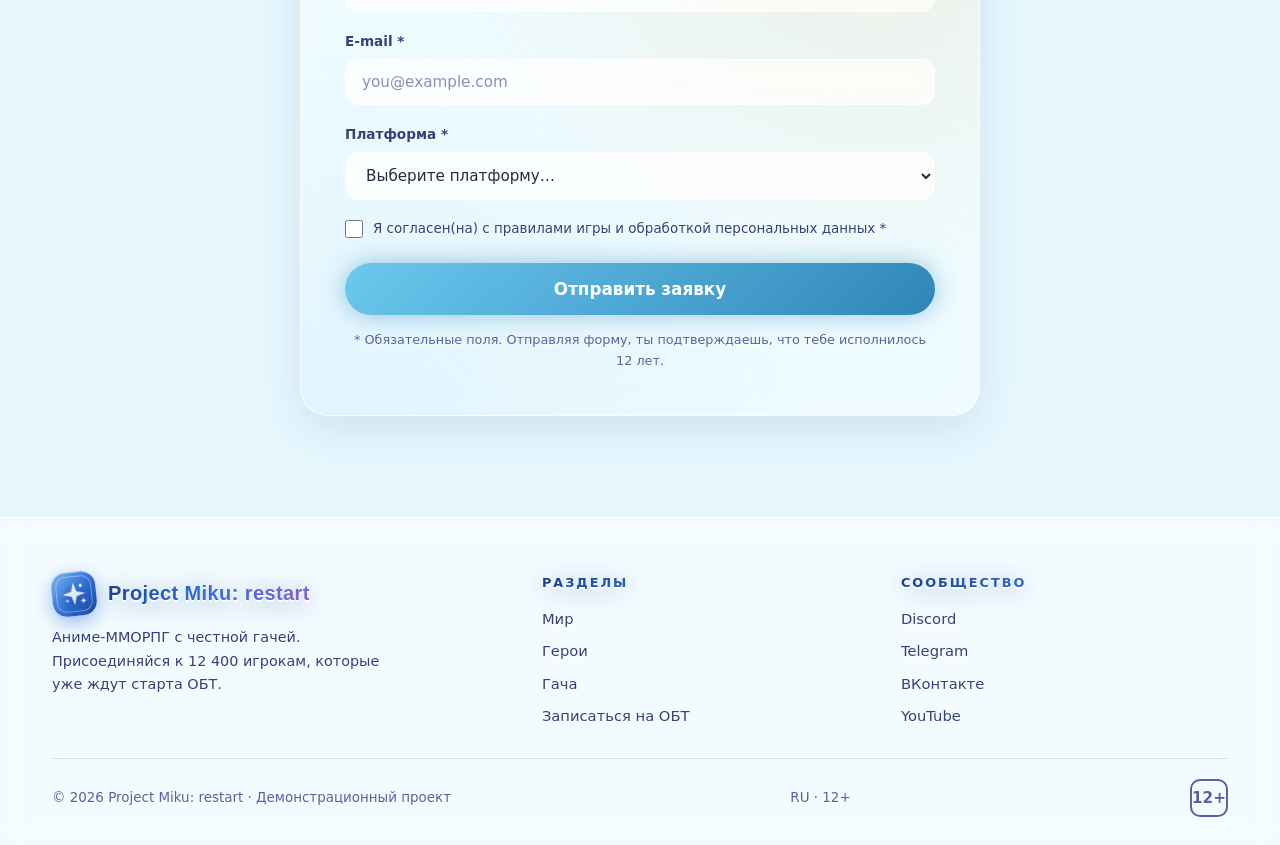
==== commit d9d187ce: "Update index.html" ====
--- a/index.html
+++ b/index.html
@@ -6,7 +6,7 @@
 <meta name="description" content="Project Miku: restart — аниме-ММОРПГ с честной гачей. Редкость не влияет на силу: SSR, SR и R равны в бою. ОБТ уже скоро, отправляй заявку.">
 <meta name="theme-color" content="#8fd0f0">
 <meta property="og:type" content="website">
-<meta property="og:site_name" content="Project Miku: restart (Обновлено через CI/CD)">
+<meta property="og:site_name" content="Project Miku: restart">
 <meta property="og:title" content="Project Miku: restart — аниме-ММОРПГ с честной гачей">
 <meta property="og:description" content="Аниме-ММОРПГ, где редкость персонажа — это визуальный стиль, а не сила. 12 400 игроков уже подали заявку на ОБТ.">
 <meta property="og:locale" content="ru_RU">
@@ -261,7 +261,7 @@
     <div class="container hero-grid">
       <div class="hero-copy">
         <div class="hero-badge"><span class="dot" aria-hidden="true"></span><span>Демо · ОБТ скоро · заявки открыты</span></div>
-        <h1 class="hero-title" id="hero-title">Project Miku: restart</h1>
+        <h1 class="hero-title" id="hero-title">Project Miku: restart (Обновлено через CI/CD)</h1>
         <div class="hero-usp">✦ Редкость — это стиль, а не сила</div>
         <p class="hero-subtitle">Аниме-ММОРПГ, в которой SSR, SR и R-персонажи равны в бою. Побеждают мастерство, стратегия и команда — а не кошелёк. Признайся, ты уже устал от pay-to-win.</p>
 
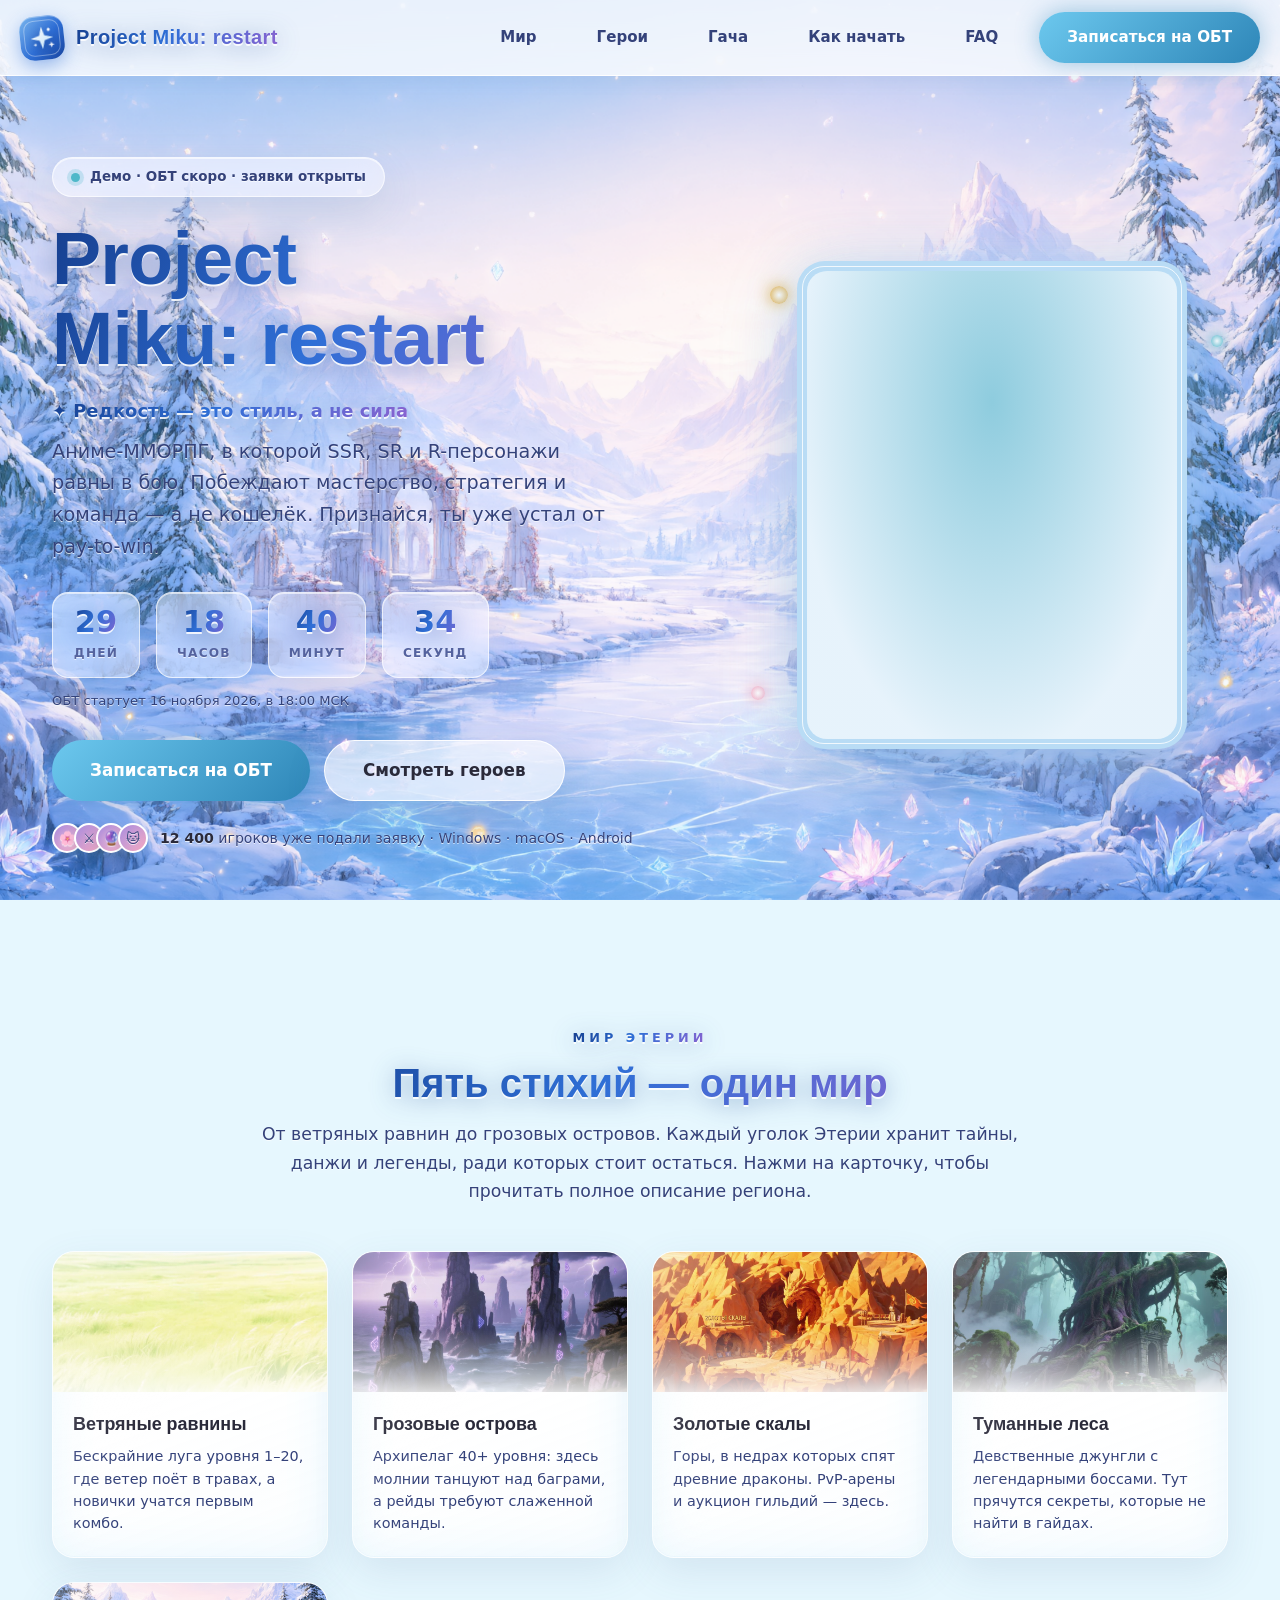
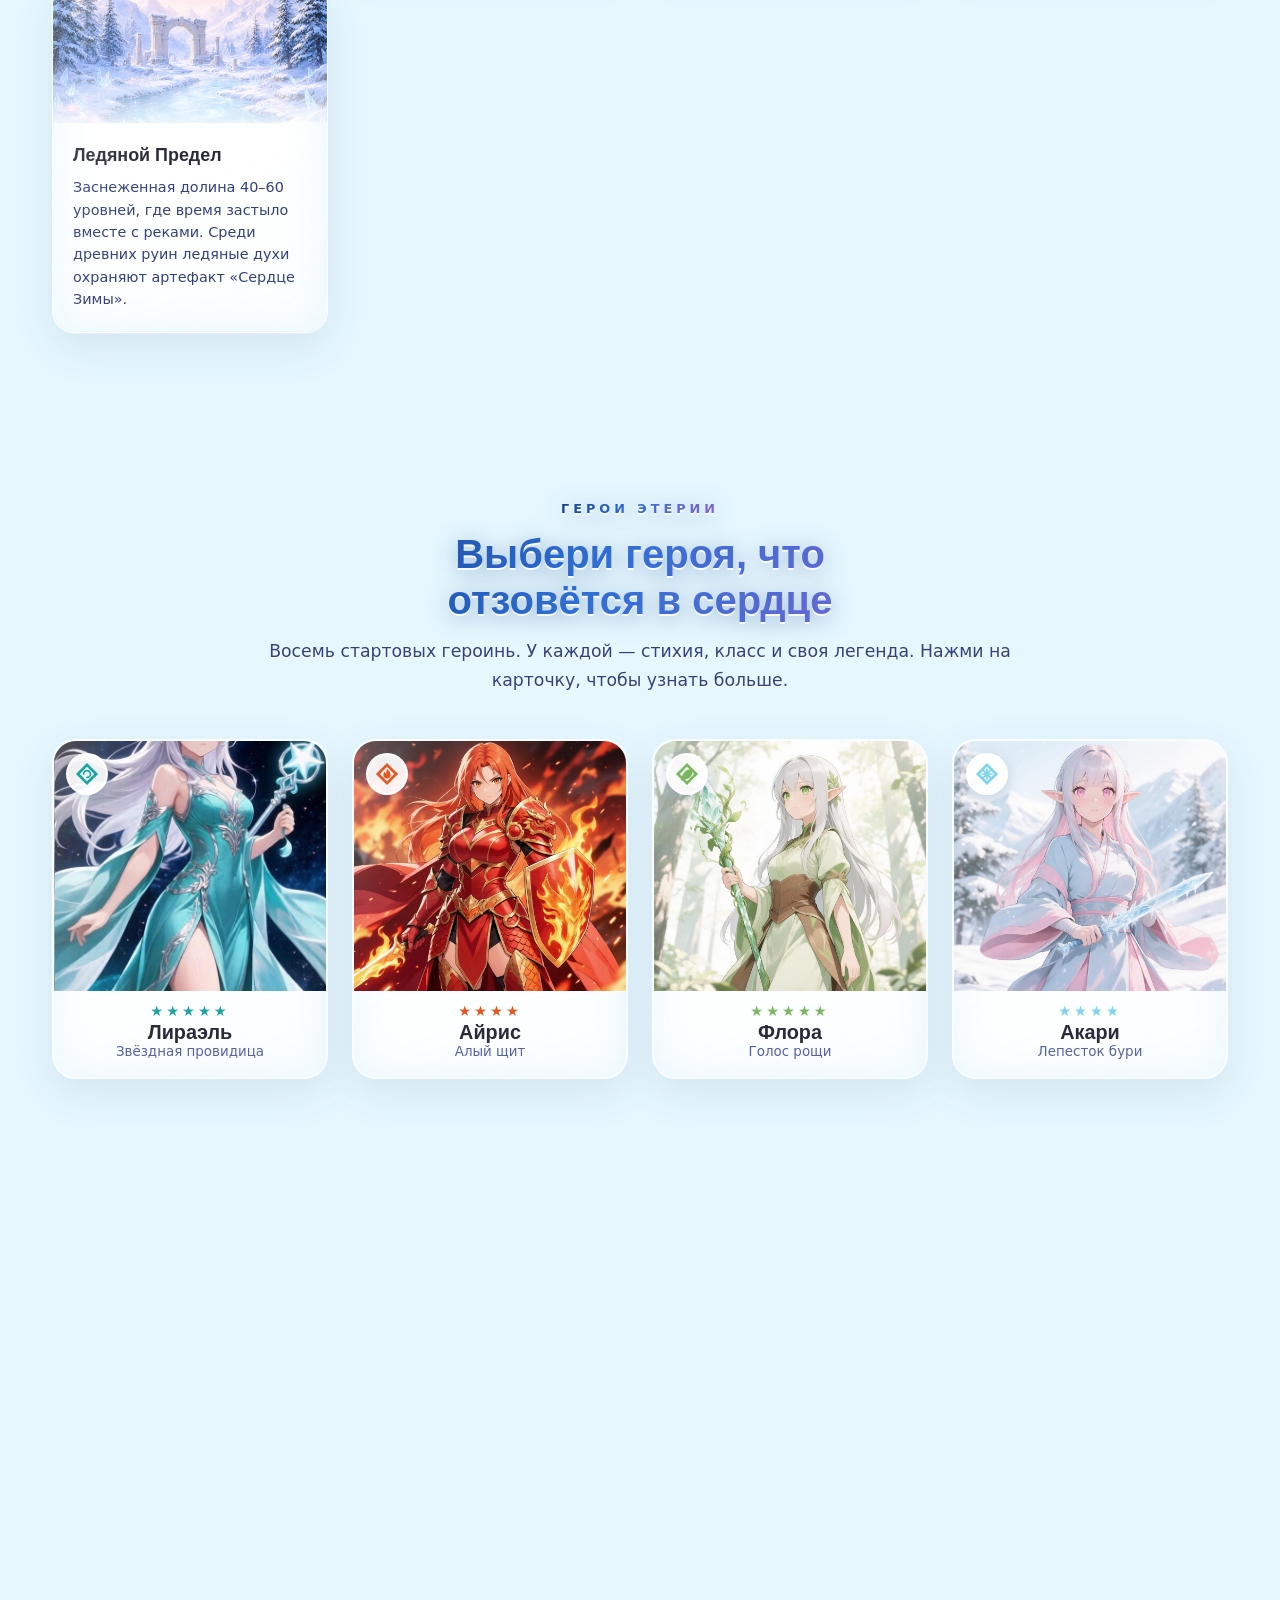
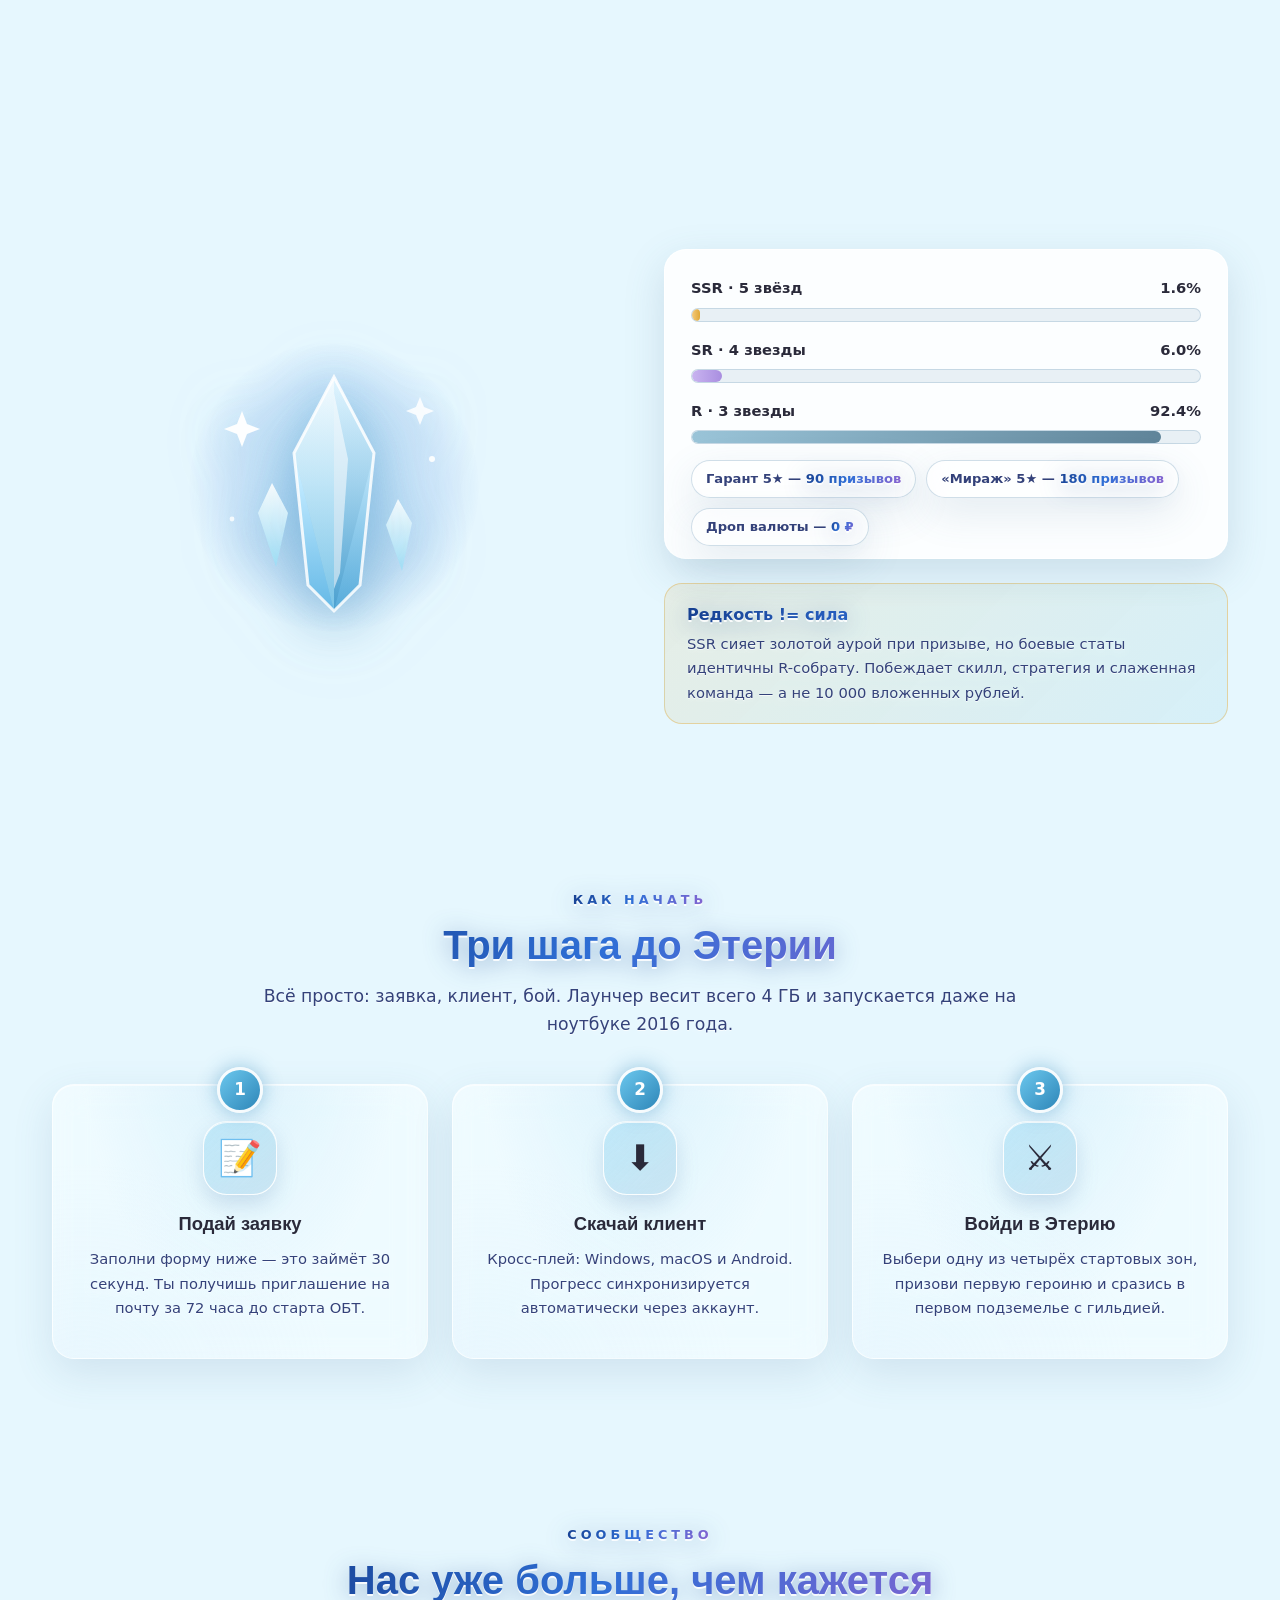
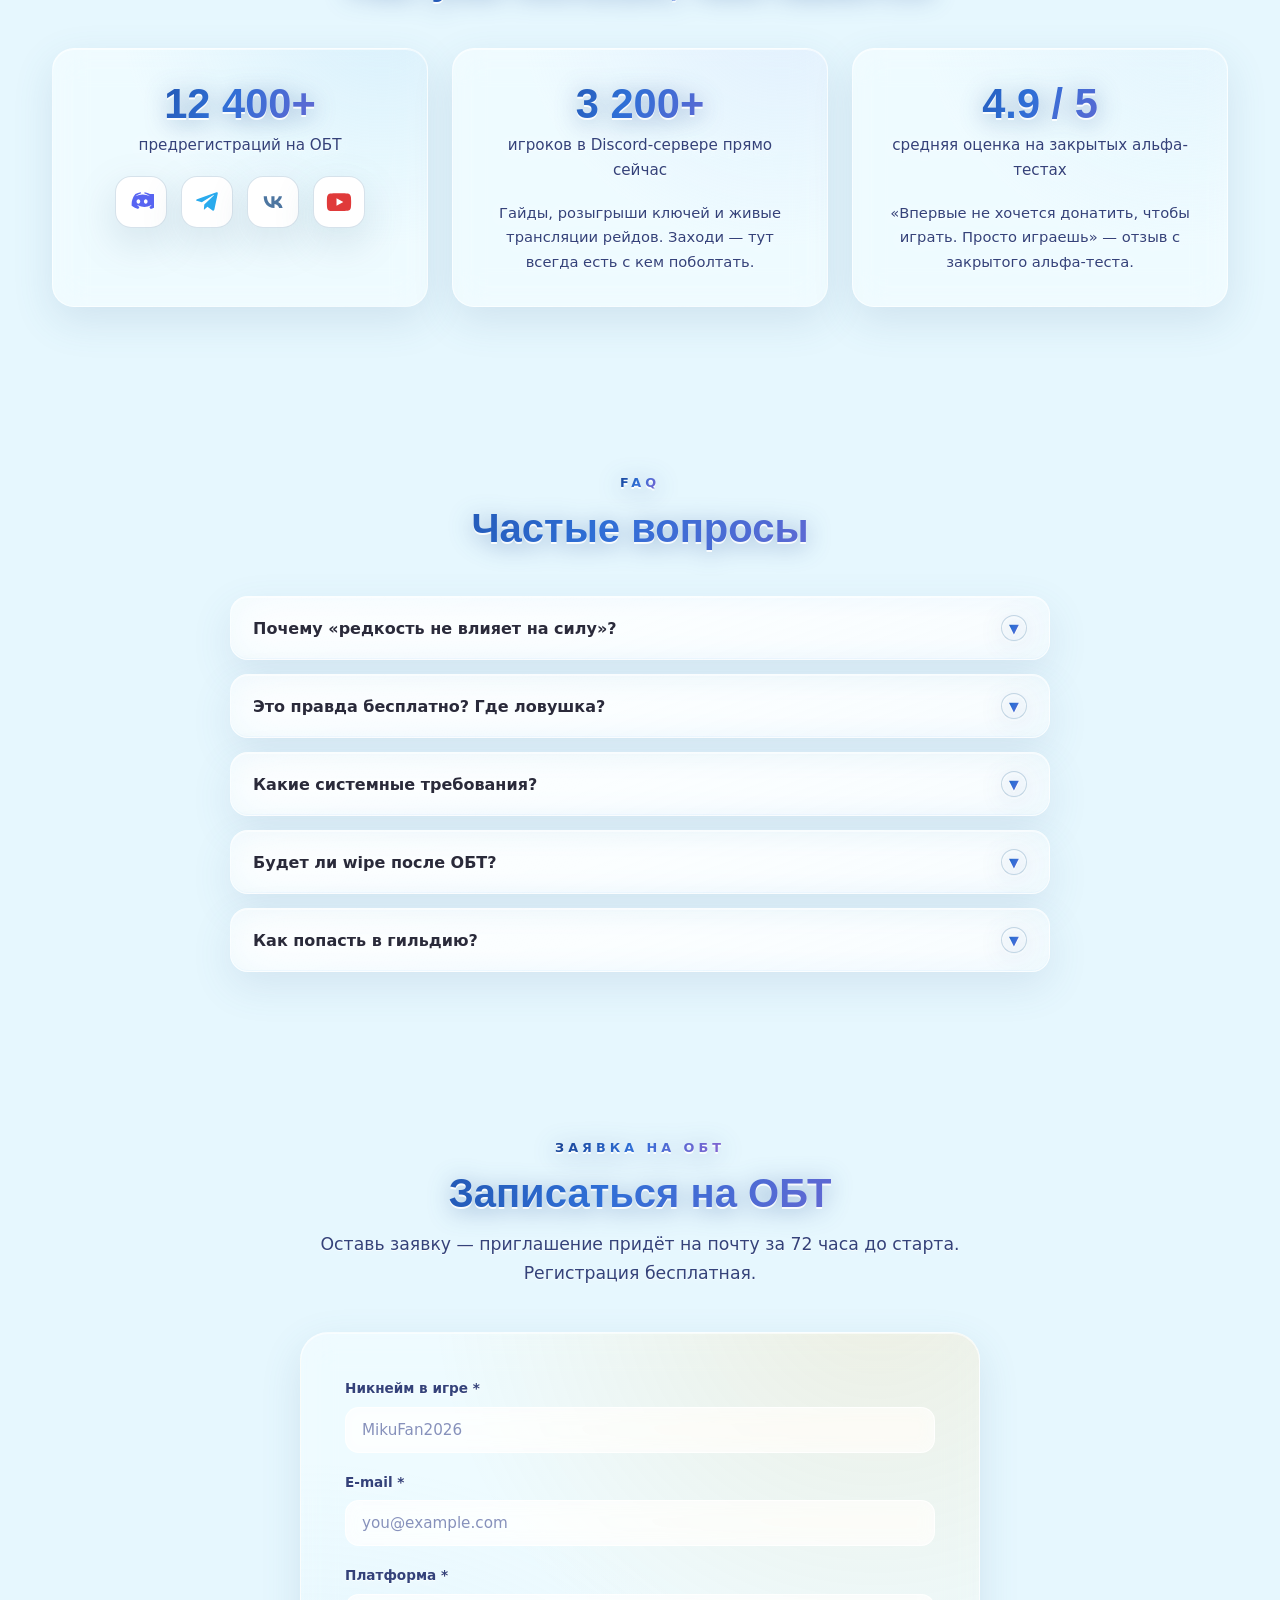
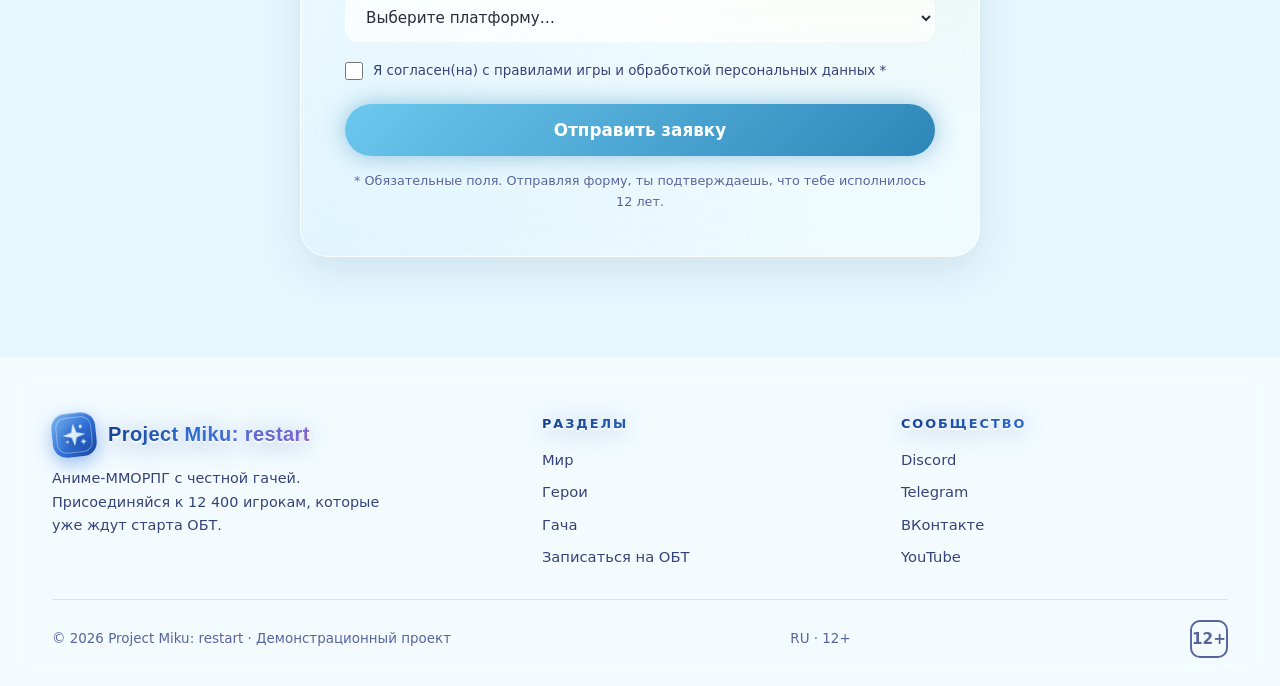
==== commit 856a2d07: "Убрана надпись обновлено через CI/CD" ====
--- a/index.html
+++ b/index.html
@@ -261,7 +261,7 @@
     <div class="container hero-grid">
       <div class="hero-copy">
         <div class="hero-badge"><span class="dot" aria-hidden="true"></span><span>Демо · ОБТ скоро · заявки открыты</span></div>
-        <h1 class="hero-title" id="hero-title">Project Miku: restart (Обновлено через CI/CD)</h1>
+        <h1 class="hero-title" id="hero-title">Project Miku: restart</h1>
         <div class="hero-usp">✦ Редкость — это стиль, а не сила</div>
         <p class="hero-subtitle">Аниме-ММОРПГ, в которой SSR, SR и R-персонажи равны в бою. Побеждают мастерство, стратегия и команда — а не кошелёк. Признайся, ты уже устал от pay-to-win.</p>
 
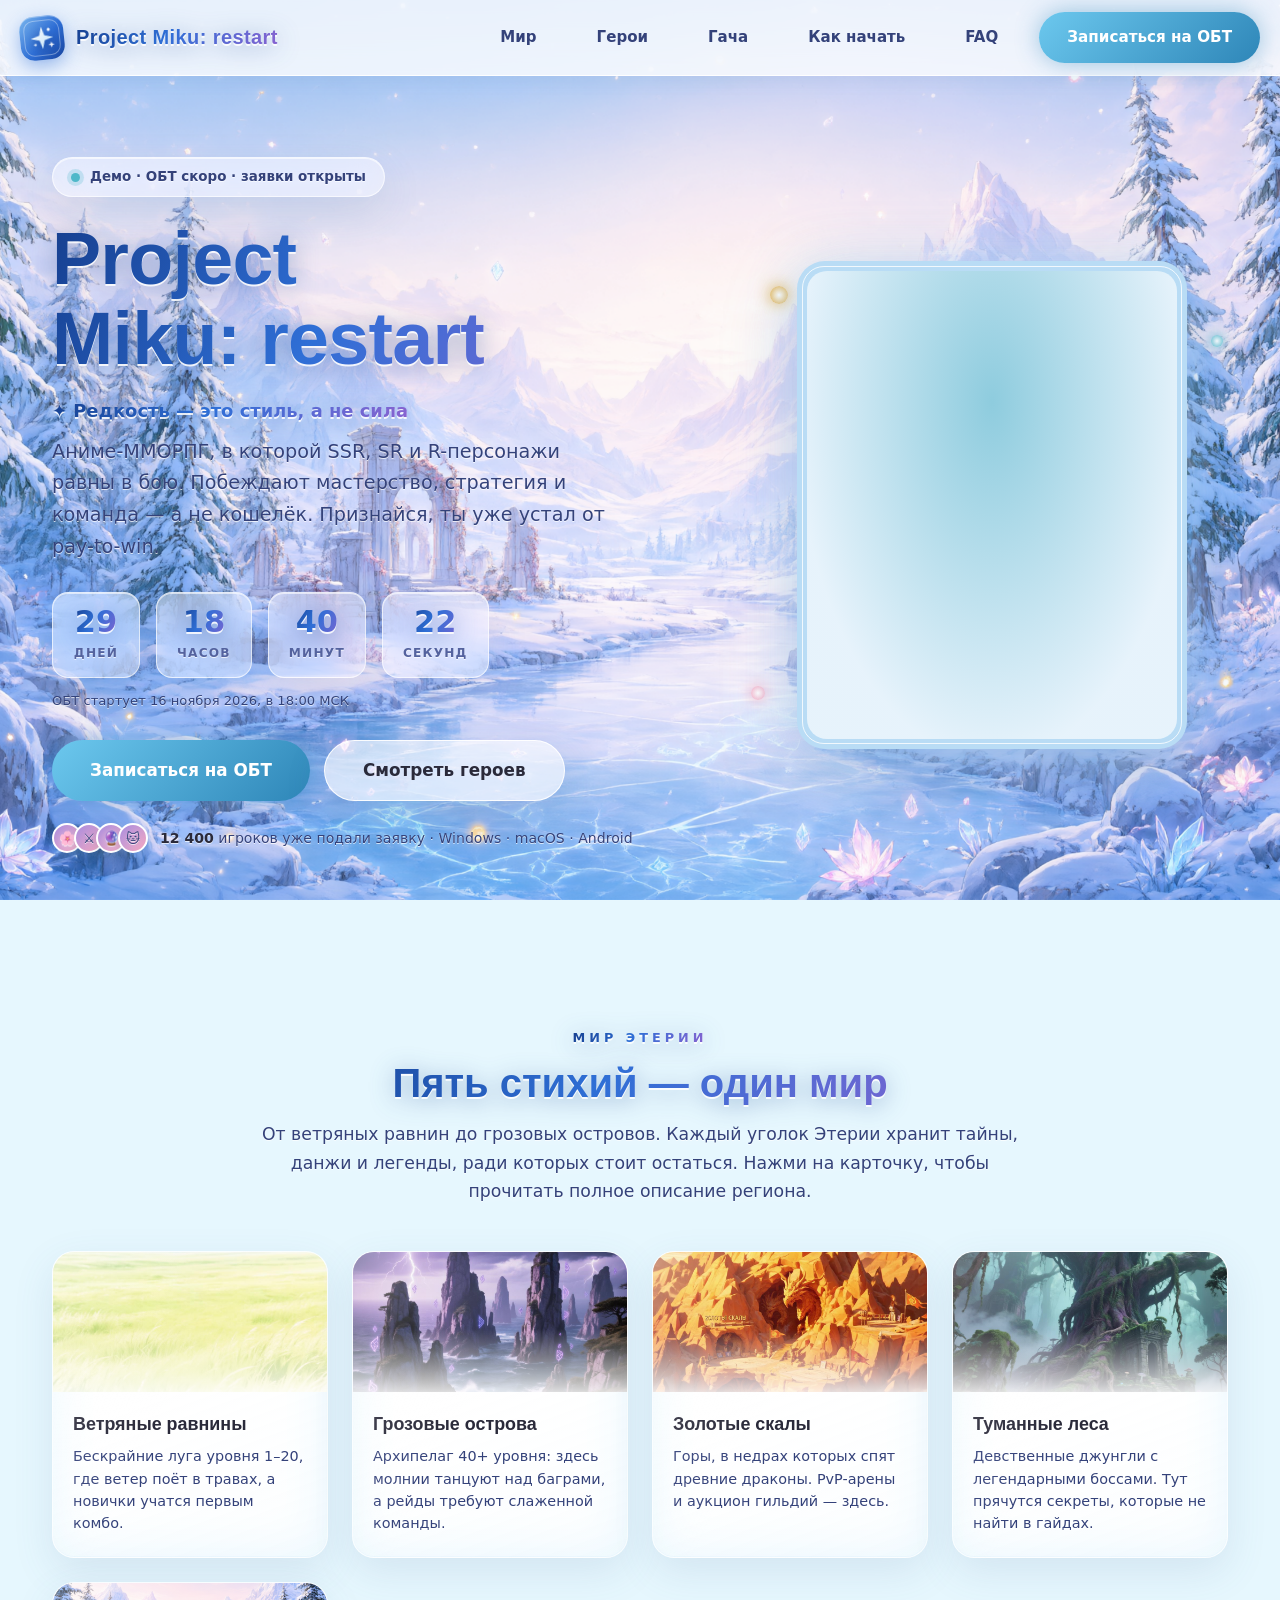
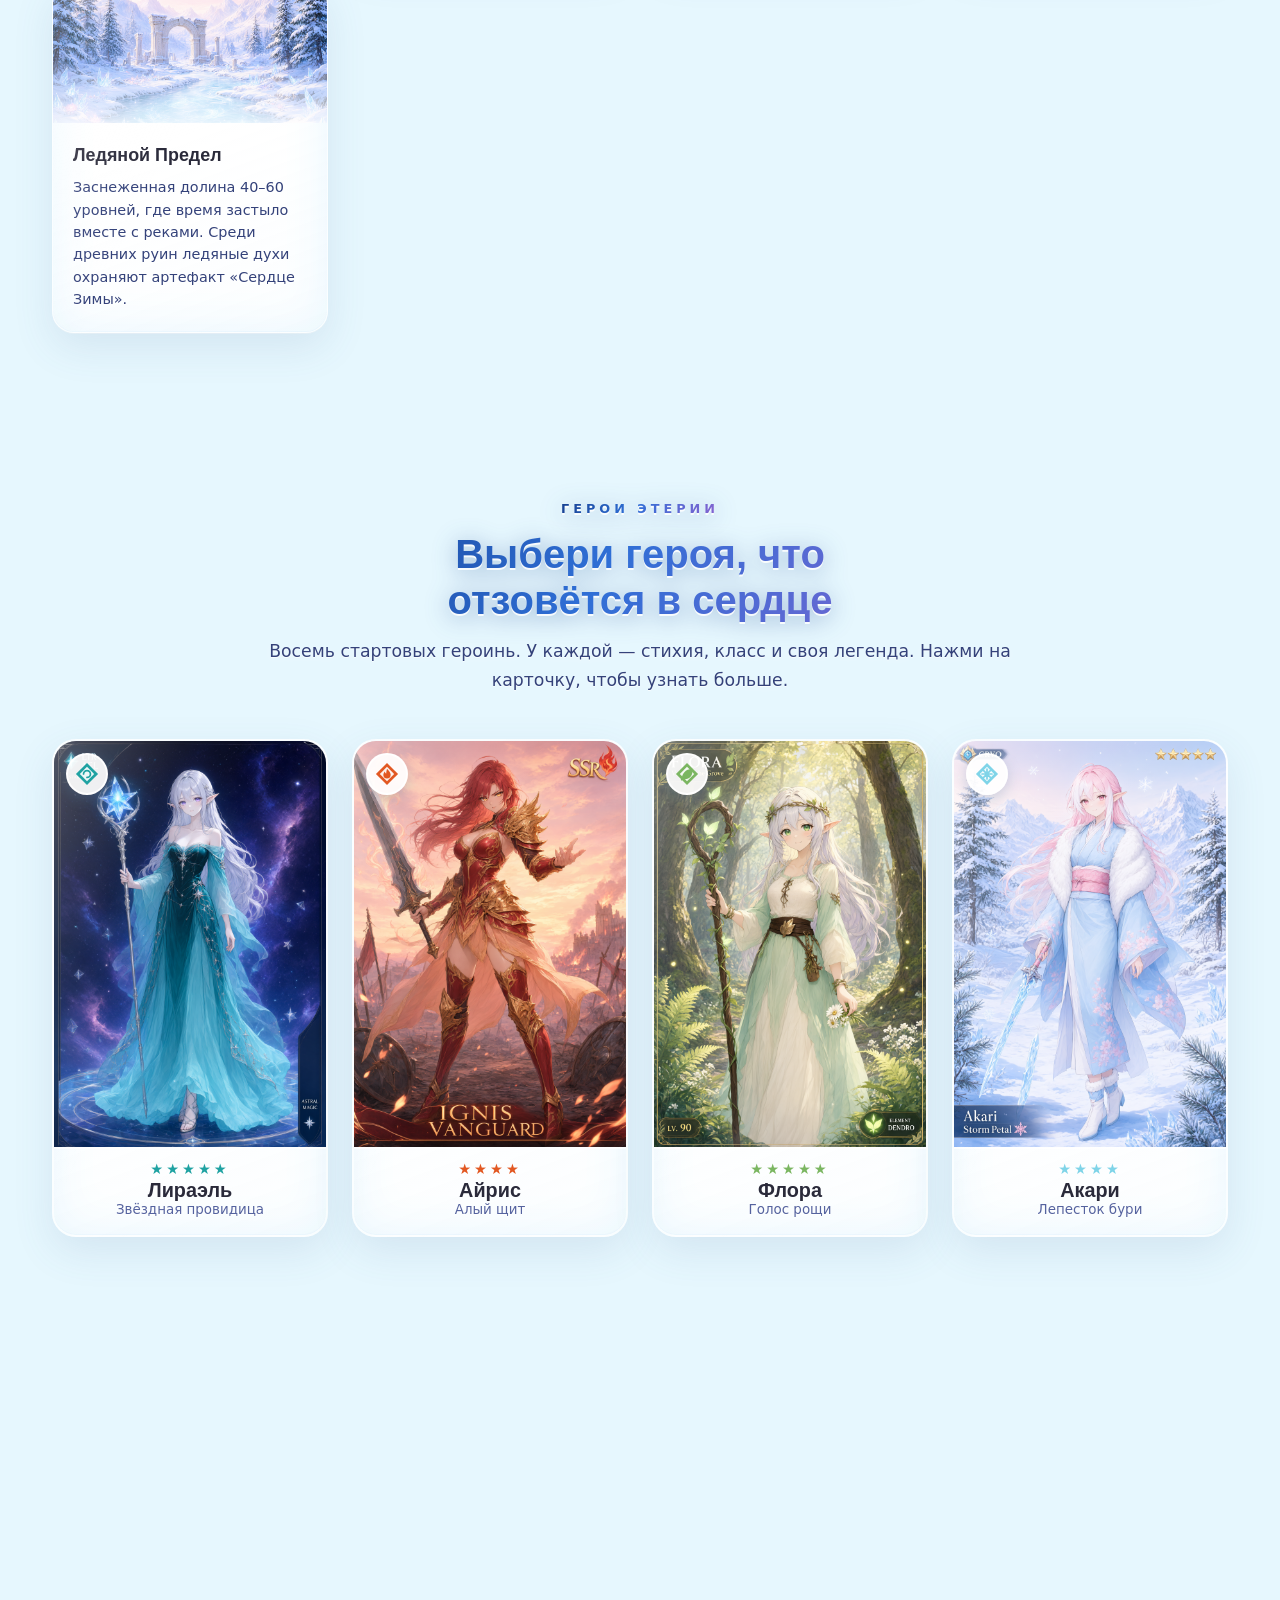
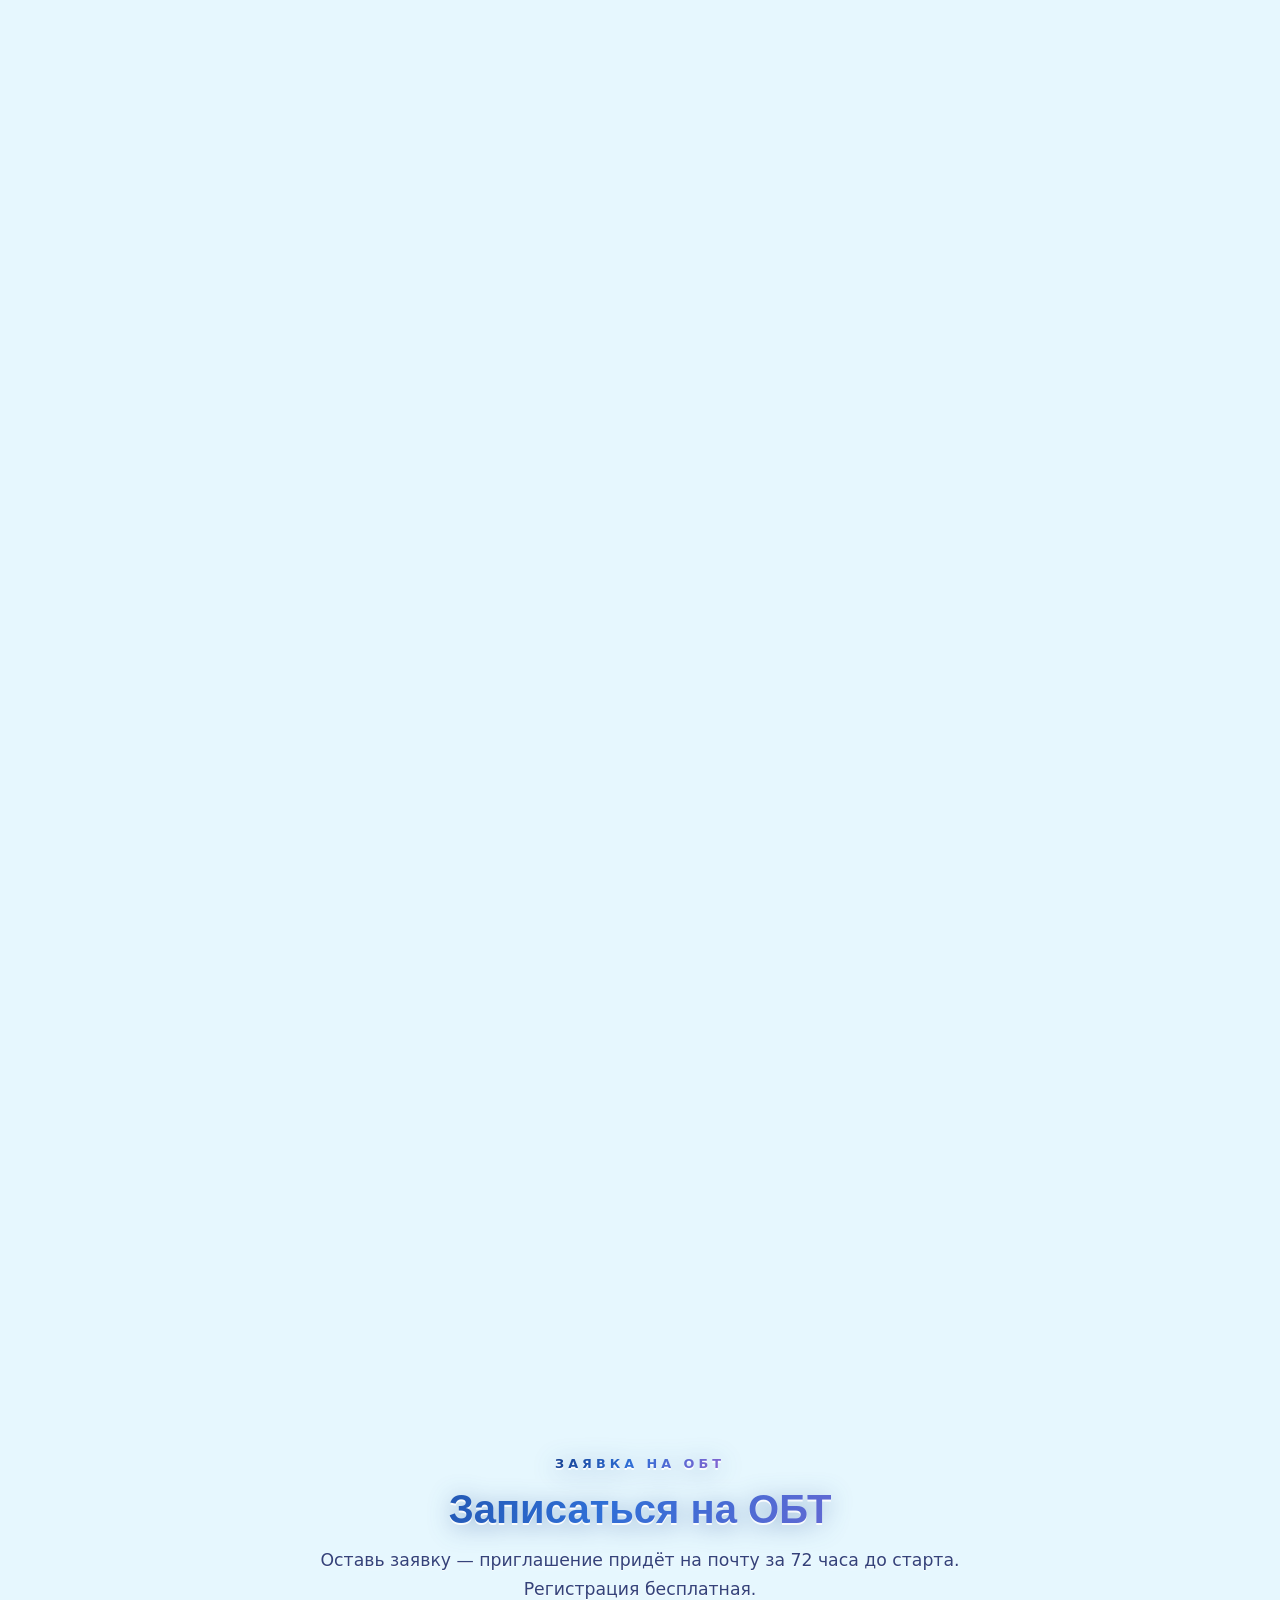
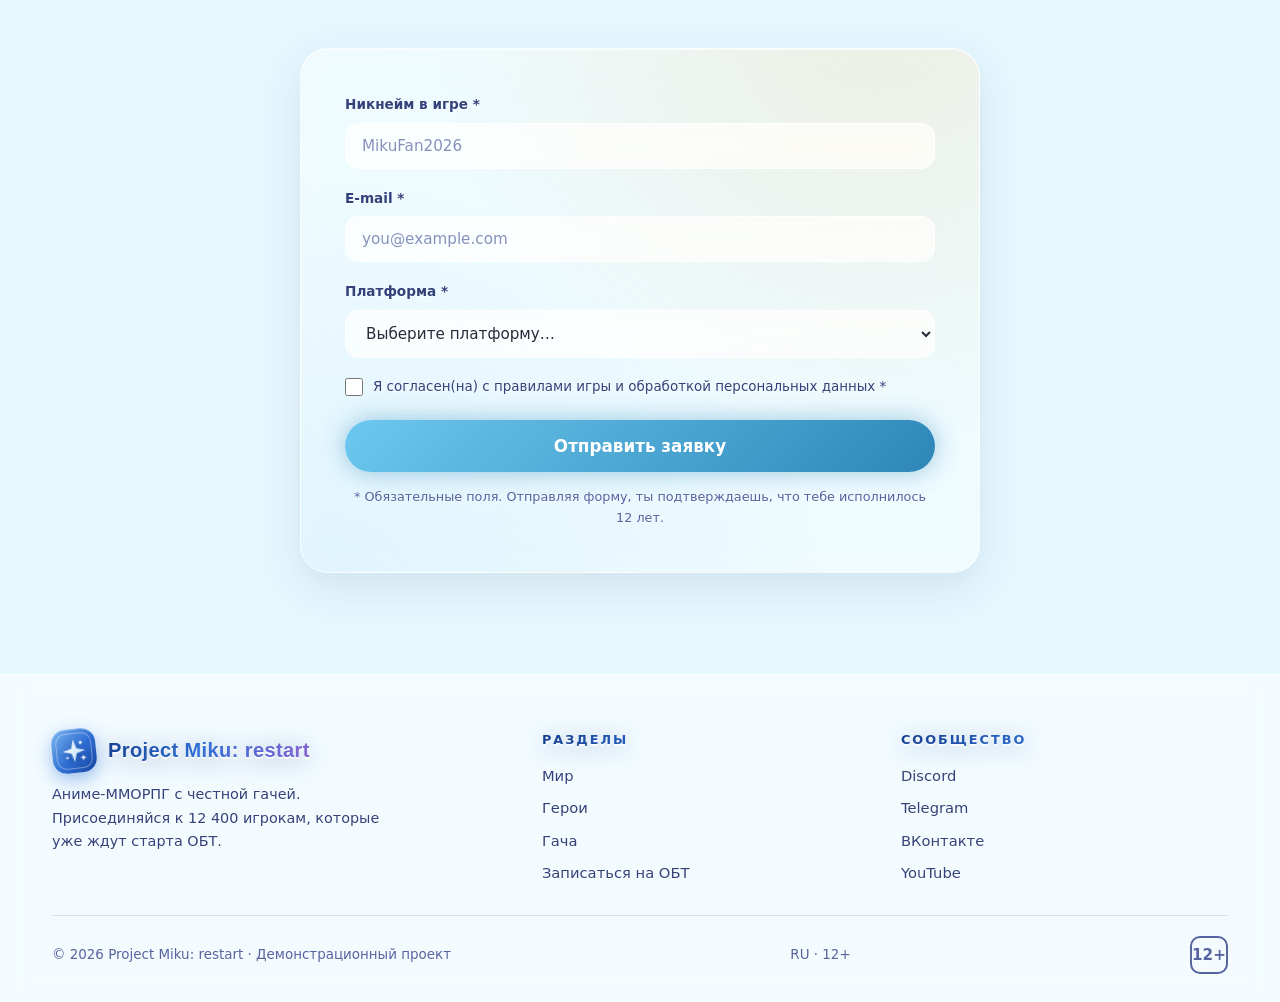
==== commit aed73d84: "Исправления" ====
--- a/index.html
+++ b/index.html
@@ -709,7 +709,7 @@
     { name: 'Акари', title: 'Лепесток бури', cls: 'Самурай · ДД', element: 'cryo', rarity: 4, img: 'assets/char-new1.png', elColor: '#7fd4e8',
       colors: { aura: '#7fd4e8', hair: '#f7b8d0', hairLight: '#ffdce8', hairDark: '#d98aa8', skin: '#ffe9d6', eye: '#5fb8d8', eyeLight: '#c4ecf8', eyeDark: '#2a7a9a', outfit: '#fdf2f7', outfitAccent: '#7fd4e8' },
       lore: 'Странствующая воительница из восточных провинций. Её катана поёт, когда лепестки сакуры касаются лезвия.' },
-    { name: 'Мяу', title: 'Двенадцать хвостов', cls: 'Маг · Контроль', element: 'electro', rarity: 4, img: 'assets/char-miau.png', elColor: '#b06fd6',
+    { name: 'Мяу', title: 'Двенадцать хвостов', cls: 'Маг · Контроль', element: 'electro', rarity: 4, img: 'assets/char-miau.png', fit: 'cover', elColor: '#b06fd6',
       colors: { aura: '#b06fd6', hair: '#f0a030', hairLight: '#ffd98a', hairDark: '#c47a1a', skin: '#ffe9d6', eye: '#b06fd6', eyeLight: '#e6c9f5', eyeDark: '#6a2f8f', outfit: '#fff3d6', outfitAccent: '#b06fd6' },
       lore: 'Маленькая волшебница, которую всюду сопровождает свита из двенадцати говорящих котов. Каждый из них — отдельная стихия.' },
     { name: 'Сора', title: 'Странник дождя', cls: 'Зонт · Саппорт', element: 'hydro', rarity: 4, img: 'assets/char-sora.png', elColor: '#3b7dd8',
@@ -727,7 +727,7 @@
   var charsGrid = document.getElementById('charsGrid');
 
   function bustSvg(c) {
-    return '<img class="char-img" src="' + c.img + '" alt="" loading="lazy">';
+    return '<img class="char-img' + (c.fit === 'cover' ? ' char-img-cover' : '') + '" src="' + c.img + '" alt="" loading="lazy">';
   }
 
   characters.forEach(function(c, idx) {
--- a/style.css
+++ b/style.css
@@ -724,7 +724,8 @@
 
   .char-art-wrap {
     position: relative;
-    height: 250px;
+    height: auto;
+    aspect-ratio: 2 / 3;
     overflow: hidden;
     background:
       radial-gradient(ellipse at 50% 32%, rgba(255, 255, 255, 0.65) 0%, rgba(255, 255, 255, 0) 62%),
@@ -732,6 +733,18 @@
   }
 
   .char-art, .char-img { width: 100%; height: 100%; object-fit: cover; display: block; }
+
+  /* Полностью вписываем изображение персонажа в рамку (без обрезки) */
+  .char-img {
+    object-fit: contain;
+    object-position: center top;
+  }
+
+  /* Квадратные/широкие арты (например, Мяу) — заполняем рамку целиком, как портретные */
+  .char-img-cover {
+    object-fit: cover;
+    object-position: center;
+  }
 
   .char-stars {
     color: var(--accent, var(--gold));
@@ -1401,7 +1414,6 @@
     .footer-grid { grid-template-columns: 1fr; gap: 24px; }
     .sticky-cta.is-visible { display: block; }
     .scroll-top { bottom: 88px; }
-    .char-art-wrap { height: 220px; }
   }
 
   @media (max-width: 420px) {
